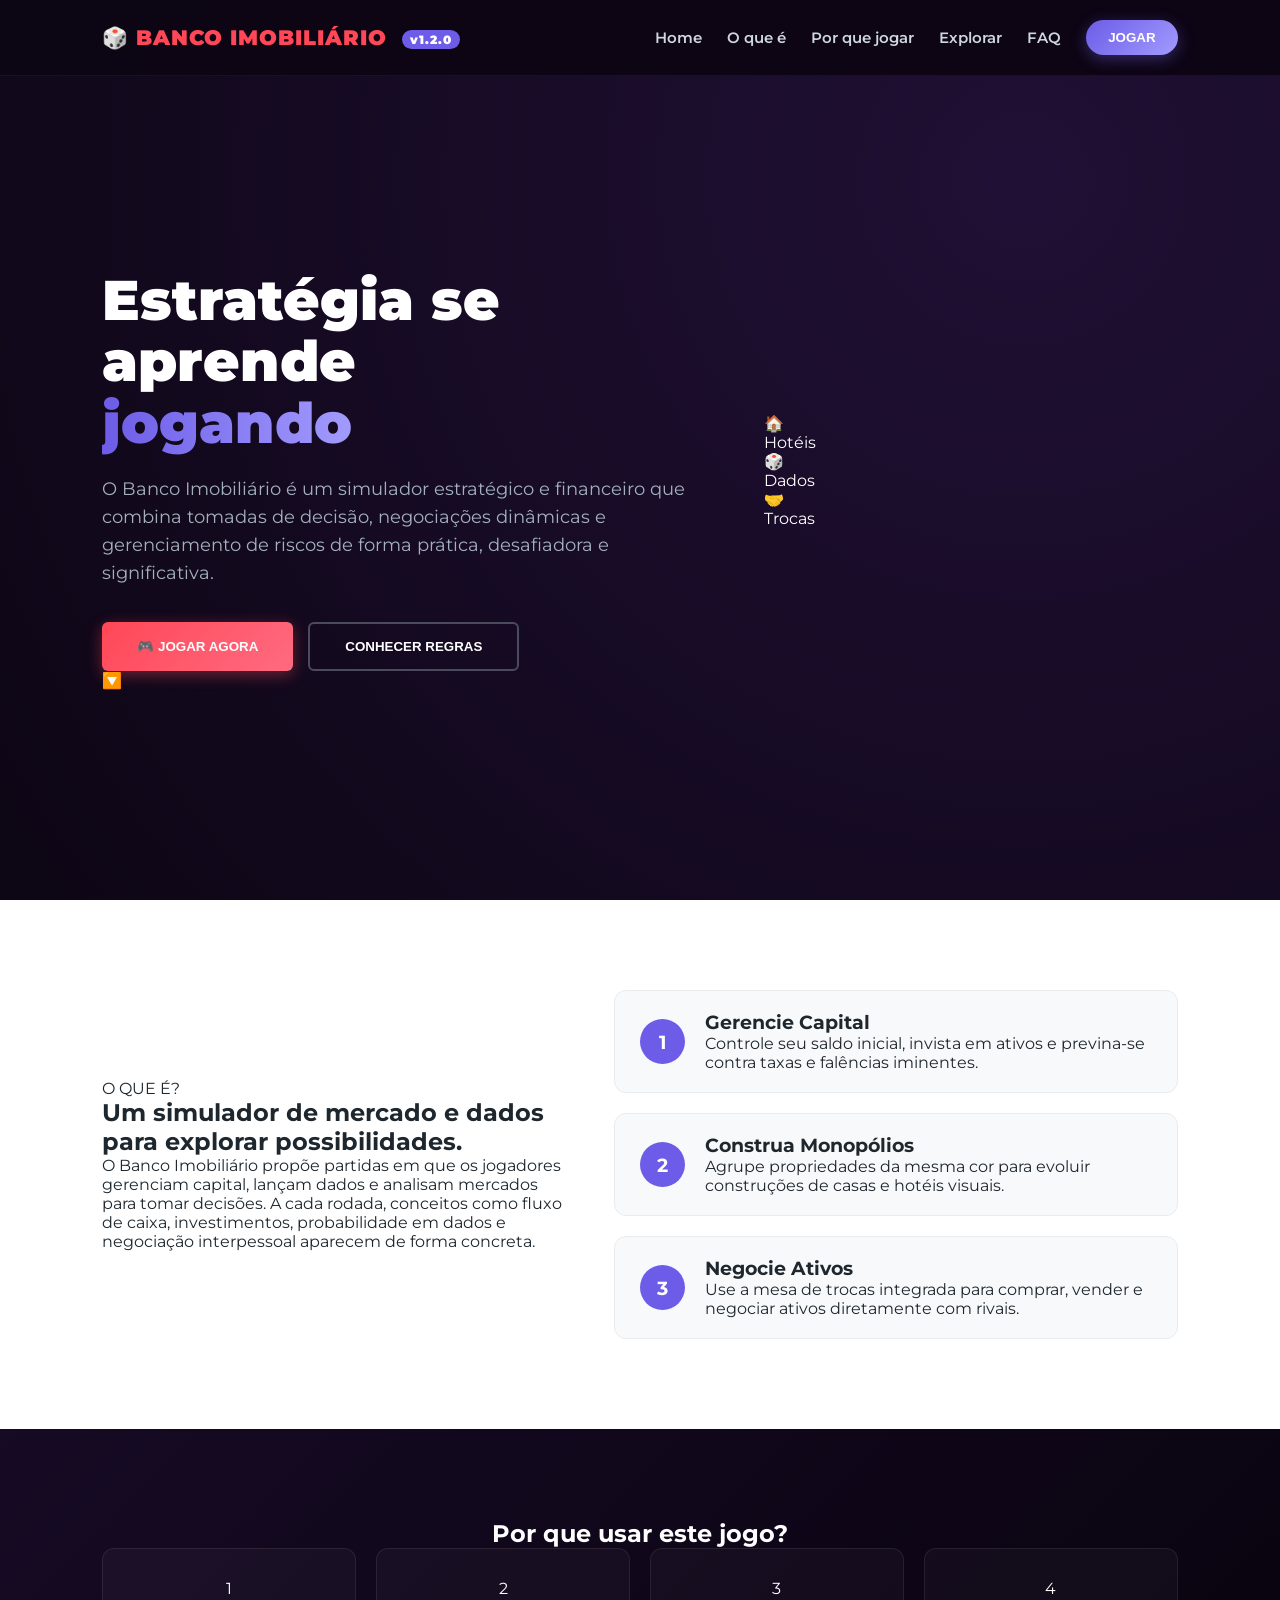
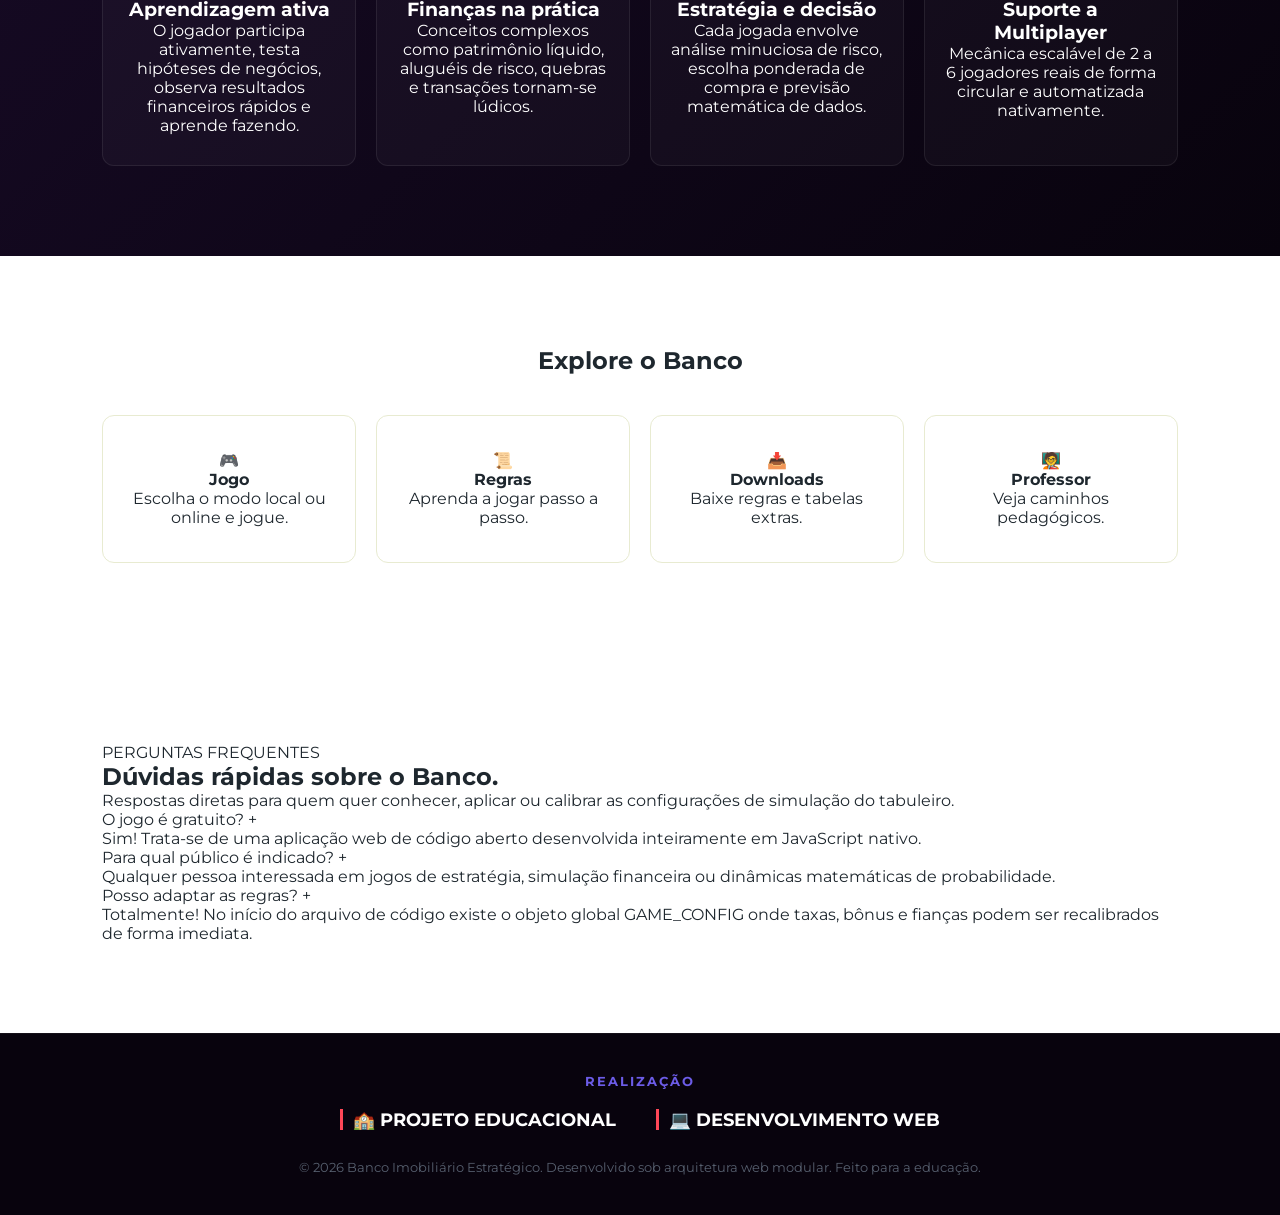
==== index.html @ ce0f906e "Add trade system, investigation tokens, and readable rules modal - Sistema de Trocas: jogadores pode" ====
<!DOCTYPE html> 
<html lang="pt-BR">
<head>
    <meta charset="UTF-8">
    <meta name="viewport" content="width=device-width, initial-scale=1.0">
    <title>Banco Imobiliário Educativo</title>
    <link href="https://fonts.googleapis.com/css2?family=Montserrat:wght@400;600;700;900&display=swap" rel="stylesheet">
    <link rel="stylesheet" href="css/style.css">
</head>
<body>

    <!-- 🧭 BARRA DE NAVEGAÇÃO FIXA -->
    <nav class="navbar">
        <div class="nav-logo">🎲 BANCO IMOBILIÁRIO <span class="version-badge">v1.2.0</span></div>
        <ul class="nav-links">
            <li><a href="#home">Home</a></li>
            <li><a href="#about">O que é</a></li>
            <li><a href="#benefits">Por que jogar</a></li>
            <li><a href="#explore">Explorar</a></li>
            <li><a href="#faq">FAQ</a></li>
            <li><button class="nav-play-btn" onclick="openPlayModal()">JOGAR</button></li>
        </ul>
    </nav>

    <!-- 🚪 SEÇÃO 1: HERO (HOME) -->
    <section id="home" class="hero-section">
        <div class="hero-container">
            <div class="hero-text">
                <h1 class="main-hero-title">Estratégia se aprende <br><span>jogando</span></h1>
                <p class="hero-description">O Banco Imobiliário é um simulador estratégico e financeiro que combina tomadas de decisão, negociações dinâmicas e gerenciamento de riscos de forma prática, desafiadora e significativa.</p>
                <div class="hero-buttons">
                    <!-- BOTÃO ÚNICO DE JOGAR -->
                    <button class="hero-btn-primary" onclick="openPlayModal()">🎮 JOGAR AGORA</button>
                    <button class="hero-btn-secondary" onclick="document.getElementById('rules-modal').classList.remove('hidden')">CONHECER REGRAS</button>
                </div>
            </div>
            <div class="hero-visual">
                <div class="visual-card-stack">
                    <div class="v-card c1">🏠<br>Hotéis</div>
                    <div class="v-card c2">🎲<br>Dados</div>
                    <div class="v-card c3">🤝<br>Trocas</div>
                </div>
            </div>
        </div>
        <a href="#about" class="scroll-arrow">🔽</a>
    </section>

    <!-- 📖 SEÇÃO 2: O QUE É -->
    <section id="about" class="section-light">
        <div class="section-container grid-2">
            <div class="text-block">
                <span class="section-tag">O QUE É?</span>
                <h2 class="section-title">Um simulador de mercado e dados para explorar possibilidades.</h2>
                <p>O Banco Imobiliário propõe partidas em que os jogadores gerenciam capital, lançam dados e analisam mercados para tomar decisões. A cada rodada, conceitos como fluxo de caixa, investimentos, probabilidade em dados e negociação interpessoal aparecem de forma concreta.</p>
            </div>
            <div class="cards-step-container">
                <div class="step-card">
                    <div class="step-number">1</div>
                    <div>
                        <h3>Gerencie Capital</h3>
                        <p>Controle seu saldo inicial, invista em ativos e previna-se contra taxas e falências iminentes.</p>
                    </div>
                </div>
                <div class="step-card">
                    <div class="step-number">2</div>
                    <div>
                        <h3>Construa Monopólios</h3>
                        <p>Agrupe propriedades da mesma cor para evoluir construções de casas e hotéis visuais.</p>
                    </div>
                </div>
                <div class="step-card">
                    <div class="step-number">3</div>
                    <div>
                        <h3>Negocie Ativos</h3>
                        <p>Use a mesa de trocas integrada para comprar, vender e negociar ativos diretamente com rivais.</p>
                    </div>
                </div>
            </div>
        </div>
    </section>

    <!-- 🧠 SEÇÃO 3: POR QUE USAR ESTE JOGO -->
    <section id="benefits" class="section-dark">
        <div class="section-container text-center">
            <h2 class="section-title text-white">Por que usar este jogo?</h2>
            <div class="accent-bar"></div>
            <div class="benefits-grid">
                <div class="benefit-card">
                    <div class="b-number">1</div>
                    <h3>Aprendizagem ativa</h3>
                    <p>O jogador participa ativamente, testa hipóteses de negócios, observa resultados financeiros rápidos e aprende fazendo.</p>
                </div>
                <div class="benefit-card">
                    <div class="b-number">2</div>
                    <h3>Finanças na prática</h3>
                    <p>Conceitos complexos como patrimônio líquido, aluguéis de risco, quebras e transações tornam-se lúdicos.</p>
                </div>
                <div class="benefit-card">
                    <div class="b-number">3</div>
                    <h3>Estratégia e decisão</h3>
                    <p>Cada jogada envolve análise minuciosa de risco, escolha ponderada de compra e previsão matemática de dados.</p>
                </div>
                <div class="benefit-card">
                    <div class="b-number">4</div>
                    <h3>Suporte a Multiplayer</h3>
                    <p>Mecânica escalável de 2 a 6 jogadores reais de forma circular e automatizada nativamente.</p>
                </div>
            </div>
        </div>
    </section>

    <!-- 🔍 SEÇÃO 4: EXPLORAR O JOGO -->
    <section id="explore" class="section-light">
        <div class="section-container text-center">
            <h2 class="section-title">Explore o Banco</h2>
            <div class="explore-row">
                <div class="explore-item" onclick="openPlayModal()">
                    <div class="ex-icon">🎮</div>
                    <h4>Jogo</h4>
                    <p>Escolha o modo local ou online e jogue.</p>
                </div>
                <div class="explore-item" onclick="document.getElementById('rules-modal').classList.remove('hidden')">
                    <div class="ex-icon">📜</div>
                    <h4>Regras</h4>
                    <p>Aprenda a jogar passo a passo.</p>
                </div>
                <div class="explore-item" onclick="alert('Funcionalidade de Relatório/Fichas Educativas pré-moldada!')">
                    <div class="ex-icon">📥</div>
                    <h4>Downloads</h4>
                    <p>Baixe regras e tabelas extras.</p>
                </div>
                <div class="explore-item" onclick="alert('Área Didática: Análise de Riscos Financeiros e Probabilidade de Dados.')">
                    <div class="ex-icon">🧑‍🏫</div>
                    <h4>Professor</h4>
                    <p>Veja caminhos pedagógicos.</p>
                </div>
            </div>
        </div>
    </section>

    <!-- ❓ SEÇÃO 5: FAQ -->
    <section id="faq" class="section-light border-top">
        <div class="section-container grid-faq">
            <div class="faq-intro">
                <span class="section-tag">PERGUNTAS FREQUENTES</span>
                <h2 class="section-title">Dúvidas rápidas sobre o <span>Banco</span>.</h2>
                <p>Respostas diretas para quem quer conhecer, aplicar ou calibrar as configurações de simulação do tabuleiro.</p>
            </div>
            <div class="faq-accordion">
                <div class="faq-item" onclick="toggleFaq(this)">
                    <div class="faq-header">O jogo é gratuito? <span class="faq-icon">+</span></div>
                    <div class="faq-body">Sim! Trata-se de uma aplicação web de código aberto desenvolvida inteiramente em JavaScript nativo.</div>
                </div>
                <div class="faq-item" onclick="toggleFaq(this)">
                    <div class="faq-header">Para qual público é indicado? <span class="faq-icon">+</span></div>
                    <div class="faq-body">Qualquer pessoa interessada em jogos de estratégia, simulação financeira ou dinâmicas matemáticas de probabilidade.</div>
                </div>
                <div class="faq-item" onclick="toggleFaq(this)">
                    <div class="faq-header">Posso adaptar as regras? <span class="faq-icon">+</span></div>
                    <div class="faq-body">Totalmente! No início do arquivo de código existe o objeto global GAME_CONFIG onde taxas, bônus e fianças podem ser recalibrados de forma imediata.</div>
                </div>
            </div>
        </div>
    </section>

    <!-- 🧳 FOOTER REALIZAÇÃO -->
    <footer class="game-footer">
        <div class="footer-container">
            <div class="footer-brand">REALIZAÇÃO</div>
            <div class="footer-logos">
                <div class="logo-placeholder">🏫 PROJETO EDUCACIONAL</div>
                <div class="logo-placeholder">💻 DESENVOLVIMENTO WEB</div>
            </div>
            <p class="footer-copyright">&copy; 2026 Banco Imobiliário Estratégico. Desenvolvido sob arquitetura web modular. Feito para a educação.</p>
        </div>
    </footer>

    <!-- 🎯 MODAL UNIFICADO DE SELEÇÃO DE MODO DE JOGO -->
    <div id="play-mode-modal" class="modal-overlay hidden">
        <div class="rules-box text-center" style="max-width: 450px;">
            <h2 style="color: #6c5ce7; margin-bottom: 10px;">Como deseja jogar? 🎲</h2>
            <p style="color: #a4b0be; font-size: 0.9rem; margin-bottom: 25px;">Escolha entre jogar presencialmente no mesmo dispositivo ou conectar-se online com amigos.</p>
            
            <div style="display: flex; flex-direction: column; gap: 15px;">
                <button class="hero-btn-primary" style="width: 100%; font-size: 1.1rem;" onclick="selectGameMode('local')">
                    👥 Jogar Local (Mesmo Dispositivo)
                </button>
                <button class="hero-btn-primary" style="width: 100%; font-size: 1.1rem; background: linear-gradient(135deg, #6c5ce7, #a29bfe);" onclick="selectGameMode('online')">
                    🌐 Jogar Online (Multiplayer P2P)
                </button>
            </div>

            <button class="menu-btn" style="margin-top: 20px; background: transparent; color: #888; text-decoration: underline;" onclick="closePlayModal()">Cancelar</button>
        </div>
    </div>

    <!-- 📖 MODAL DE REGRAS -->
    <div id="rules-modal" class="modal-overlay hidden">
        <div class="rules-box rules-modal-box">
            <div class="rules-modal-header">
                <h2>Como Jogar? 📖</h2>
                <button class="modal-close-btn" aria-label="Fechar regras" onclick="document.getElementById('rules-modal').classList.add('hidden')">✕</button>
            </div>
            <div class="rules-content">
                <p><strong>🎯 Objetivo:</strong> Ser o único jogador restante à mesa, forçando a quebra de capital de seus concorrentes.</p>
                <hr style="border-color: rgba(255,255,255,0.1); margin: 10px 0;">
                <ul>
                    <li><strong>🎲 Dados:</strong> Avance casas somando o resultado de dois dados simultâneos.</li>
                    <li><strong>🚀 Partida:</strong> Toda vez que completar uma volta e passar pela casa PARTIDA, receba um bônus de $2000.</li>
                    <li><strong>🏡 Monopólio:</strong> Obter todos os terrenos de uma mesma cor dobra os aluguéis bases recebidos daquela categoria.</li>
                    <li><strong>🏠 Casas & Hotéis:</strong> Ao cair em suas propriedades pertencentes a monopólios, compre benfeitorias para inflacionar aluguéis.</li>
                    <li><strong>🔬 Fichas de Investigação:</strong> As 4 antigas estações viraram Centros de Observação (Observatório Ambiental, Laboratório Experimental, Centro Estatístico e Instituto Demográfico), compráveis exatamente como as demais propriedades. Toda vez que qualquer jogador parar em um desses centros — inclusive na primeira parada, ao decidir se compra ou não — ele recebe imediatamente 2 Fichas de Grandeza Contínua (fenômenos com valores em intervalo: tempo, temperatura, distância...) ou Discreta (fenômenos com valores isolados: quantidade de pessoas, veículos...), conforme o centro visitado. Além disso, uma vez que o centro já tem dono, todo visitante (que não seja o próprio proprietário) também paga a taxa de utilização normalmente, independentemente de já ter recebido as fichas. As fichas ficam guardadas com o jogador até serem usadas para evoluir os fenômenos adquiridos durante a partida.</li>
                    <li><strong>🃏 Sorte ou Revés:</strong> Cartas aleatórias que concedem ganhos ou cobram perdas inesperadas em dinheiro.</li>
                    <li><strong>💸 Imposto de Renda e Taxa de Luxo:</strong> Casas especiais que cobram $2000 e $1000 respectivamente ao serem visitadas.</li>
                    <li><strong>⛓️ Prisão:</strong> Saia efetuando o pagamento compulsório de fiança tarifada em $500.</li>
                    <li><strong>💥 Falência:</strong> Se o saldo ficar negativo após uma cobrança, o jogador quebra e todos os seus bens passam ao credor (ou ao banco).</li>
                    <li><strong>🤝 Negociações:</strong> Proponha intercâmbios bilaterais de moedas e terrenos antes da rolagem de sua vez. Ao ser aceita, quem propôs paga uma taxa de negociação ao banco: o maior valor entre $200 fixo e 10% do dinheiro envolvido na troca.</li>
                </ul>
            </div>
            <button id="btn-close-rules" class="menu-btn danger-btn" onclick="document.getElementById('rules-modal').classList.add('hidden')">Fechar Diretrizes</button>
        </div>
    </div>

    <script src="js/landing.js"></script>
</body>
</html>
---- css/style.css ----
/* ==========================================
   1. REGRAS GLOBAIS E UTILITÁRIOS
   ========================================== */
.hidden {
    display: none !important;
}

html {
    scroll-behavior: smooth;
}

* {
    margin: 0;
    padding: 0;
    box-sizing: border-box;
}

body {
    font-family: 'Montserrat', sans-serif;
    background: #0d0614;
    color: #ffffff;
    overflow-x: hidden;
}

/* ==========================================
   2. NAVEGAÇÃO (NAVBAR)
   ========================================== */
.navbar {
    position: fixed;
    top: 0;
    left: 0;
    width: 100%;
    padding: 20px 8%;
    background: rgba(13, 6, 20, 0.95);
    backdrop-filter: blur(10px);
    display: flex;
    justify-content: space-between;
    align-items: center;
    z-index: 999;
    border-bottom: 1px solid rgba(255, 255, 255, 0.05);
}

.nav-logo {
    font-weight: 900;
    font-size: 1.3rem;
    color: #ff4757;
    letter-spacing: 1px;
}

.version-badge {
    font-size: 0.75rem;
    background: #6c5ce7;
    color: white;
    padding: 2px 8px;
    border-radius: 12px;
    margin-left: 8px;
    vertical-align: middle;
}

.nav-links {
    display: flex;
    align-items: center;
    list-style: none;
    gap: 25px;
}

.nav-links a {
    color: #ced6e0;
    text-decoration: none;
    font-weight: 600;
    font-size: 0.95rem;
    transition: color 0.2s;
}

.nav-links a:hover {
    color: #ff4757;
}

.nav-play-btn {
    background: linear-gradient(135deg, #6c5ce7, #a29bfe);
    color: white;
    padding: 10px 22px;
    border: none;
    border-radius: 20px;
    font-weight: bold;
    cursor: pointer;
    box-shadow: 0 4px 15px rgba(108, 92, 231, 0.4);
    transition: transform 0.2s;
}

.nav-play-btn:hover {
    transform: scale(1.05);
}

/* ==========================================
   3. HERO & SEÇÕES INSTITUCIONAIS
   ========================================== */
.hero-section {
    min-height: 100vh;
    padding: 120px 8% 60px 8%;
    background: radial-gradient(circle at 80% 20%, #201035 0%, #0d0614 100%);
    display: flex;
    flex-direction: column;
    justify-content: center;
    position: relative;
}

.hero-container {
    display: grid;
    grid-template-columns: 1.2fr 0.8fr;
    gap: 40px;
    align-items: center;
}

.main-hero-title {
    font-size: 3.5rem;
    font-weight: 900;
    line-height: 1.1;
    margin-bottom: 20px;
}

.main-hero-title span {
    color: #6c5ce7;
    background: linear-gradient(to right, #6c5ce7, #a29bfe);
    -webkit-background-clip: text;
    -webkit-text-fill-color: transparent;
}

.hero-description {
    color: #a4b0be;
    font-size: 1.1rem;
    line-height: 1.6;
    margin-bottom: 35px;
    max-width: 600px;
}

.hero-buttons {
    display: flex;
    gap: 15px;
}

.hero-btn-primary {
    padding: 15px 35px;
    background: linear-gradient(135deg, #ff4757, #ff6b81);
    color: white;
    font-weight: bold;
    border: none;
    border-radius: 6px;
    cursor: pointer;
    box-shadow: 0 4px 15px rgba(255, 71, 87, 0.4);
    transition: transform 0.2s;
}

.hero-btn-primary:hover {
    transform: translateY(-2px);
}

.hero-btn-secondary {
    padding: 15px 35px;
    background: transparent;
    color: white;
    font-weight: bold;
    border: 2px solid #4b4b5c;
    border-radius: 6px;
    cursor: pointer;
    transition: background 0.2s;
}

.hero-btn-secondary:hover {
    background: rgba(255, 255, 255, 0.05);
}

.section-light {
    background: #ffffff;
    color: #1e272e;
    padding: 90px 8%;
}

.section-dark {
    background: linear-gradient(135deg, #160a24 0%, #08030d 100%);
    color: #ffffff;
    padding: 90px 8%;
}

.section-container {
    max-width: 1200px;
    margin: 0 auto;
}

.grid-2 {
    display: grid;
    grid-template-columns: 0.9fr 1.1fr;
    gap: 50px;
    align-items: center;
}

.cards-step-container {
    display: flex;
    flex-direction: column;
    gap: 20px;
}

.step-card {
    background: #f8f9fa;
    border: 1px solid #e9ecef;
    border-radius: 12px;
    padding: 20px 25px;
    display: flex;
    align-items: center;
    gap: 20px;
}

.step-number {
    width: 45px;
    height: 45px;
    background: #6c5ce7;
    color: white;
    font-weight: bold;
    font-size: 1.2rem;
    border-radius: 50%;
    display: flex;
    justify-content: center;
    align-items: center;
    flex-shrink: 0;
}

.benefits-grid {
    display: grid;
    grid-template-columns: repeat(4, 1fr);
    gap: 20px;
}

.benefit-card {
    background: rgba(255, 255, 255, 0.03);
    border: 1px solid rgba(255, 255, 255, 0.08);
    border-radius: 12px;
    padding: 30px 20px;
}

.explore-row {
    display: grid;
    grid-template-columns: repeat(4, 1fr);
    gap: 20px;
    margin-top: 40px;
}

.explore-item {
    background: #ffffff;
    border: 1px solid #e8ebd1;
    border-radius: 12px;
    padding: 35px 20px;
    cursor: pointer;
}

.text-center { text-align: center; }

/* ==========================================
   4. TABULEIRO CYBERPUNK (GRID 11x11)
   ========================================== */
.section-game {
    background: #0b131e;
    padding: 40px 2%;
}

.container {
    display: flex;
    gap: 30px;
    justify-content: center;
    align-items: flex-start;
}

.board {
    display: grid !important;
    grid-template-columns: repeat(11, 55px);
    grid-template-rows: repeat(11, 55px);
    width: 605px;
    height: 605px;
    background: #111a28;
    border: 3px solid #1e2d42;
    border-radius: 16px;
    padding: 4px;
    gap: 2px;
}

.space {
    background: #162233;
    border: 1px solid #203148;
    border-radius: 4px;
    color: #e0e6ed;
    display: flex;
    flex-direction: column;
    justify-content: space-between;
    align-items: center;
    font-size: 0.55rem;
    font-weight: 600;
    padding: 3px 2px;
    text-align: center;
    position: relative;
    overflow: hidden;
}

.property-tag {
    position: absolute;
    top: 0;
    left: 0;
    width: 100%;
    height: 30%;
    z-index: 0;
    border-bottom: 2px solid rgba(0, 0, 0, 0.35);
}

.space > *:not(.property-tag) {
    position: relative;
    z-index: 1;
}

.space-name {
    text-shadow: 0 1px 2px rgba(0, 0, 0, 0.85);
}

/* PALETA DE CORES DOS GRUPOS (cores sólidas, como nas cartas reais) */
.cor-marrom       { background: #7c4a24; }
.cor-azul-claro   { background: #38bdf8; }
.cor-rosa         { background: #ec4899; }
.cor-laranja      { background: #f97316; }
.cor-vermelho     { background: #ef4444; }
.cor-amarelo      { background: #eab308; }
.cor-verde        { background: #10b981; }
.cor-azul-escuro  { background: #1e3a8a; }
.cor-observatorio { background: #0891b2; }

.corner-space { background: #1a293d; justify-content: center; font-weight: bold; }

/* INDICAÇÃO DE DONO NO TABULEIRO */
.owner-badge {
    position: absolute;
    top: 2px;
    right: 2px;
    width: 9px;
    height: 9px;
    border-radius: 50%;
    border: 1px solid rgba(255, 255, 255, 0.85);
    z-index: 2;
    box-shadow: 0 0 4px rgba(0, 0, 0, 0.6);
}

.tokens-container {
    display: flex;
    flex-wrap: wrap;
    gap: 2px;
    justify-content: center;
    margin-top: auto;
    min-height: 15px;
    width: 100%;
}

.pawn {
    width: 12px;
    height: 12px;
    border-radius: 50%;
    border: 1px solid white;
}

/* PAINEL DE CONTROLE LATERAL */
.control-panel {
    display: flex;
    flex-direction: column;
    gap: 20px;
    width: 320px;
}

.status-box, .players-box {
    background: #182536;
    border: 1px solid #283d59;
    border-radius: 12px;
    padding: 20px;
}

.dice-btn {
    padding: 12px 20px;
    font-size: 1rem;
    font-weight: bold;
    color: white;
    background: linear-gradient(180deg, #e11d48 0%, #9f1239 100%);
    border: none;
    border-radius: 8px;
    cursor: pointer;
    width: 100%;
}

.player-row {
    font-size: 0.85rem;
    background: rgba(255, 255, 255, 0.03);
    border: 1px solid #23354d;
    padding: 10px;
    margin-bottom: 8px;
    border-radius: 8px;
}

.player-row.has-properties {
    cursor: pointer;
}

.player-row.has-properties:hover {
    background: rgba(255, 255, 255, 0.06);
}

.player-row-header {
    display: flex;
    justify-content: space-between;
    align-items: center;
}

.player-patrimonio {
    font-size: 0.72rem;
    color: #8fa3bf;
    margin-top: 4px;
    display: flex;
    justify-content: space-between;
    align-items: center;
}

.player-fichas {
    font-size: 0.72rem;
    color: #0891b2;
    margin-top: 2px;
}

.expand-indicator {
    font-size: 0.65rem;
    color: #5c728e;
}

.property-chip-list {
    display: flex;
    flex-wrap: wrap;
    gap: 4px;
    margin-top: 8px;
}

.property-chip {
    font-size: 0.68rem;
    font-weight: 600;
    color: white;
    padding: 3px 8px;
    border-radius: 10px;
    text-shadow: 0 1px 2px rgba(0, 0, 0, 0.6);
    white-space: nowrap;
}

.chip-observatorio { background: #0891b2; }
.chip-utility { background: #64748b; }

.trade-btn {
    background: rgba(30, 144, 255, 0.15);
    border: 1px solid #1e90ff;
    color: #1e90ff;
    border-radius: 6px;
    padding: 2px 8px;
    font-size: 0.8rem;
    cursor: pointer;
    margin-left: 8px;
}

.trade-btn:hover {
    background: rgba(30, 144, 255, 0.3);
}

/* ==========================================
   5. MODAIS & FOOTER
   ========================================== */
.modal-overlay {
    position: fixed;
    top: 0;
    left: 0;
    width: 100vw;
    height: 100vh;
    background: rgba(0, 0, 0, 0.85);
    display: flex;
    justify-content: center;
    align-items: center;
    z-index: 6000;
}

.rules-box {
    background: #1e272e;
    border-radius: 12px;
    padding: 30px;
    max-width: 550px;
    width: 90%;
    color: white;
}

.rules-modal-box {
    max-height: 85vh;
    display: flex;
    flex-direction: column;
    position: relative;
}

.rules-modal-header {
    display: flex;
    justify-content: space-between;
    align-items: center;
    gap: 15px;
    margin-bottom: 10px;
    flex-shrink: 0;
}

.rules-modal-header h2 {
    margin: 0;
}

.modal-close-btn {
    background: transparent;
    border: none;
    color: #aaa;
    font-size: 1.5rem;
    line-height: 1;
    cursor: pointer;
    padding: 2px 10px;
    border-radius: 6px;
    transition: background 0.2s, color 0.2s;
    flex-shrink: 0;
}

.modal-close-btn:hover {
    background: rgba(255, 255, 255, 0.08);
    color: #fff;
}

.rules-content {
    overflow-y: auto;
    flex: 1;
    padding-right: 8px;
    margin-bottom: 15px;
}

.rules-content::-webkit-scrollbar {
    width: 8px;
}

.rules-content::-webkit-scrollbar-track {
    background: transparent;
}

.rules-content::-webkit-scrollbar-thumb {
    background: rgba(255, 255, 255, 0.15);
    border-radius: 4px;
}

.game-footer {
    background: #08030d;
    padding: 40px 8%;
    border-top: 1px solid rgba(255,255,255,0.05);
}

.footer-container { max-width: 1200px; margin: 0 auto; text-align: center; }
.footer-brand { font-size: 0.8rem; letter-spacing: 2px; color: #6c5ce7; font-weight: bold; margin-bottom: 20px; }
.footer-logos { display: flex; justify-content: center; gap: 40px; margin-bottom: 30px; }
.logo-placeholder { font-weight: bold; color: white; border-left: 3px solid #ff4757; padding-left: 10px; font-size: 1.1rem; }
.footer-copyright { font-size: 0.8rem; color: #57606f; }
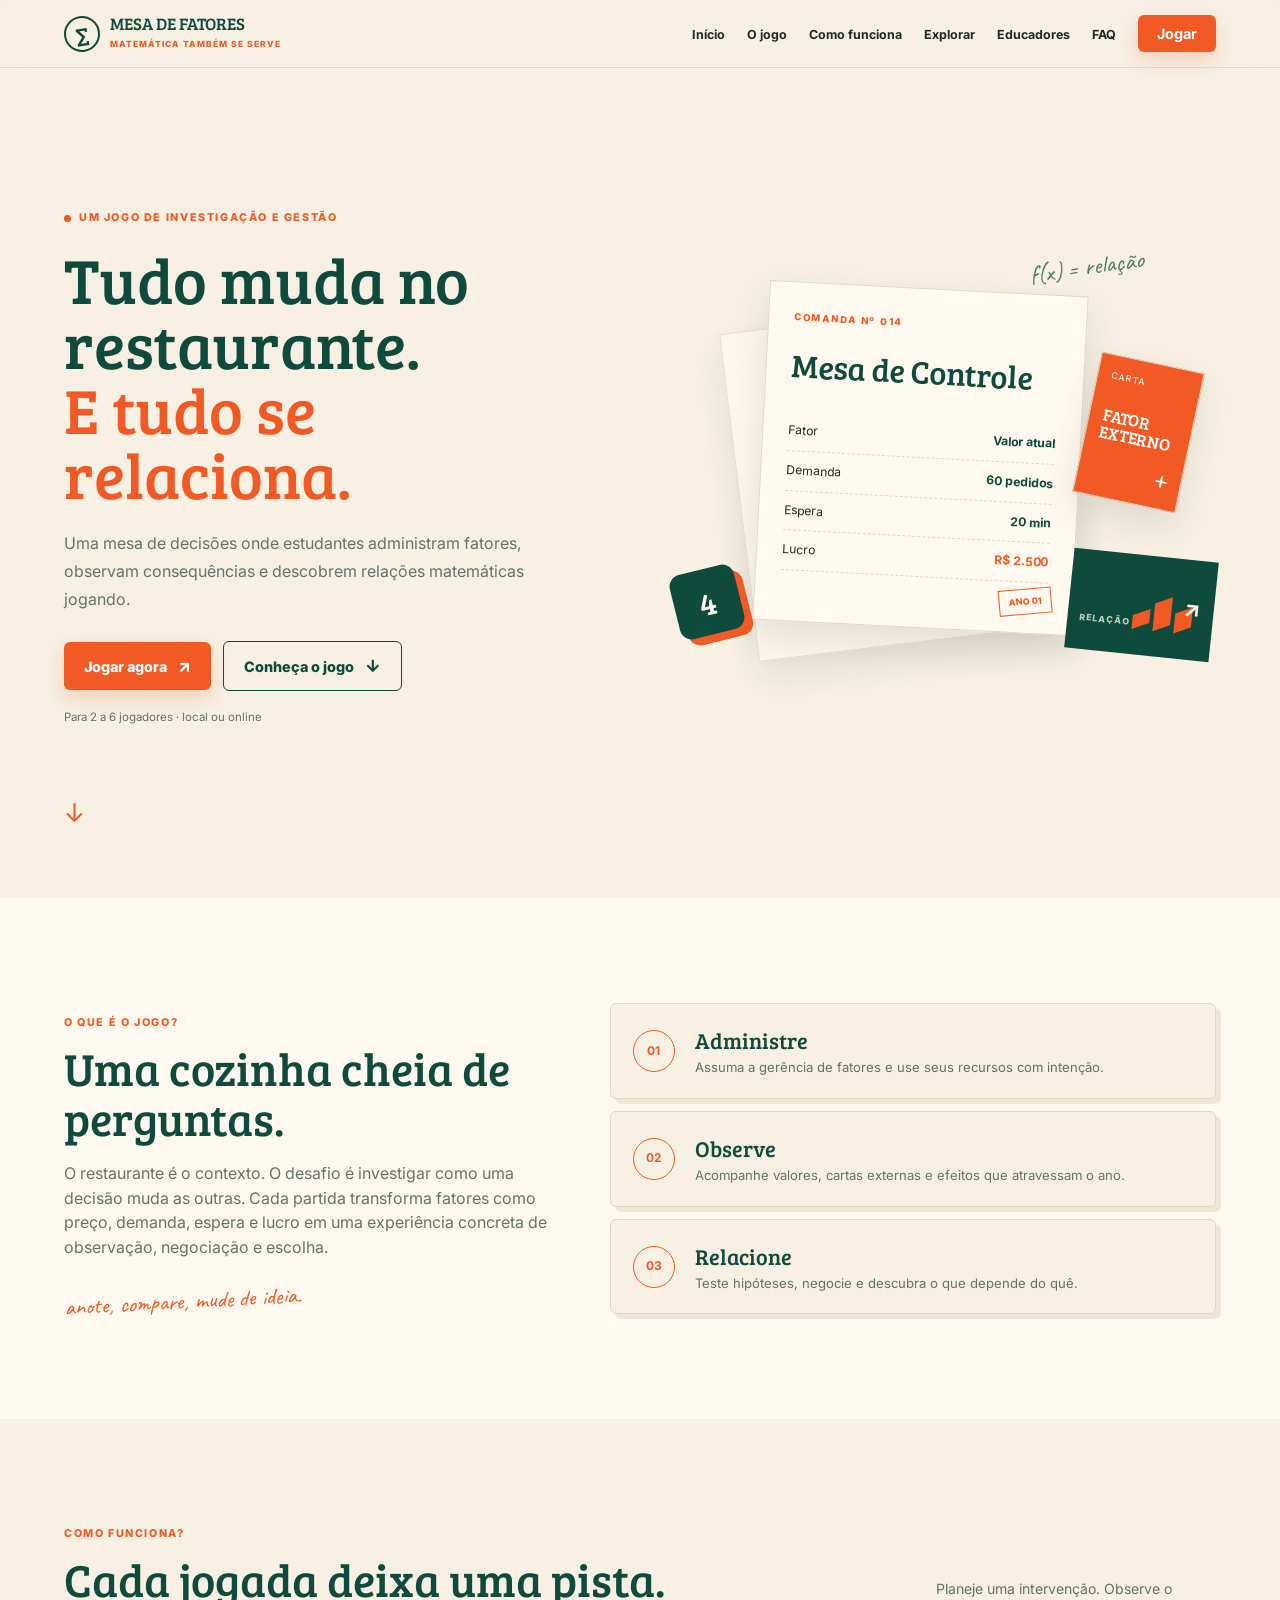
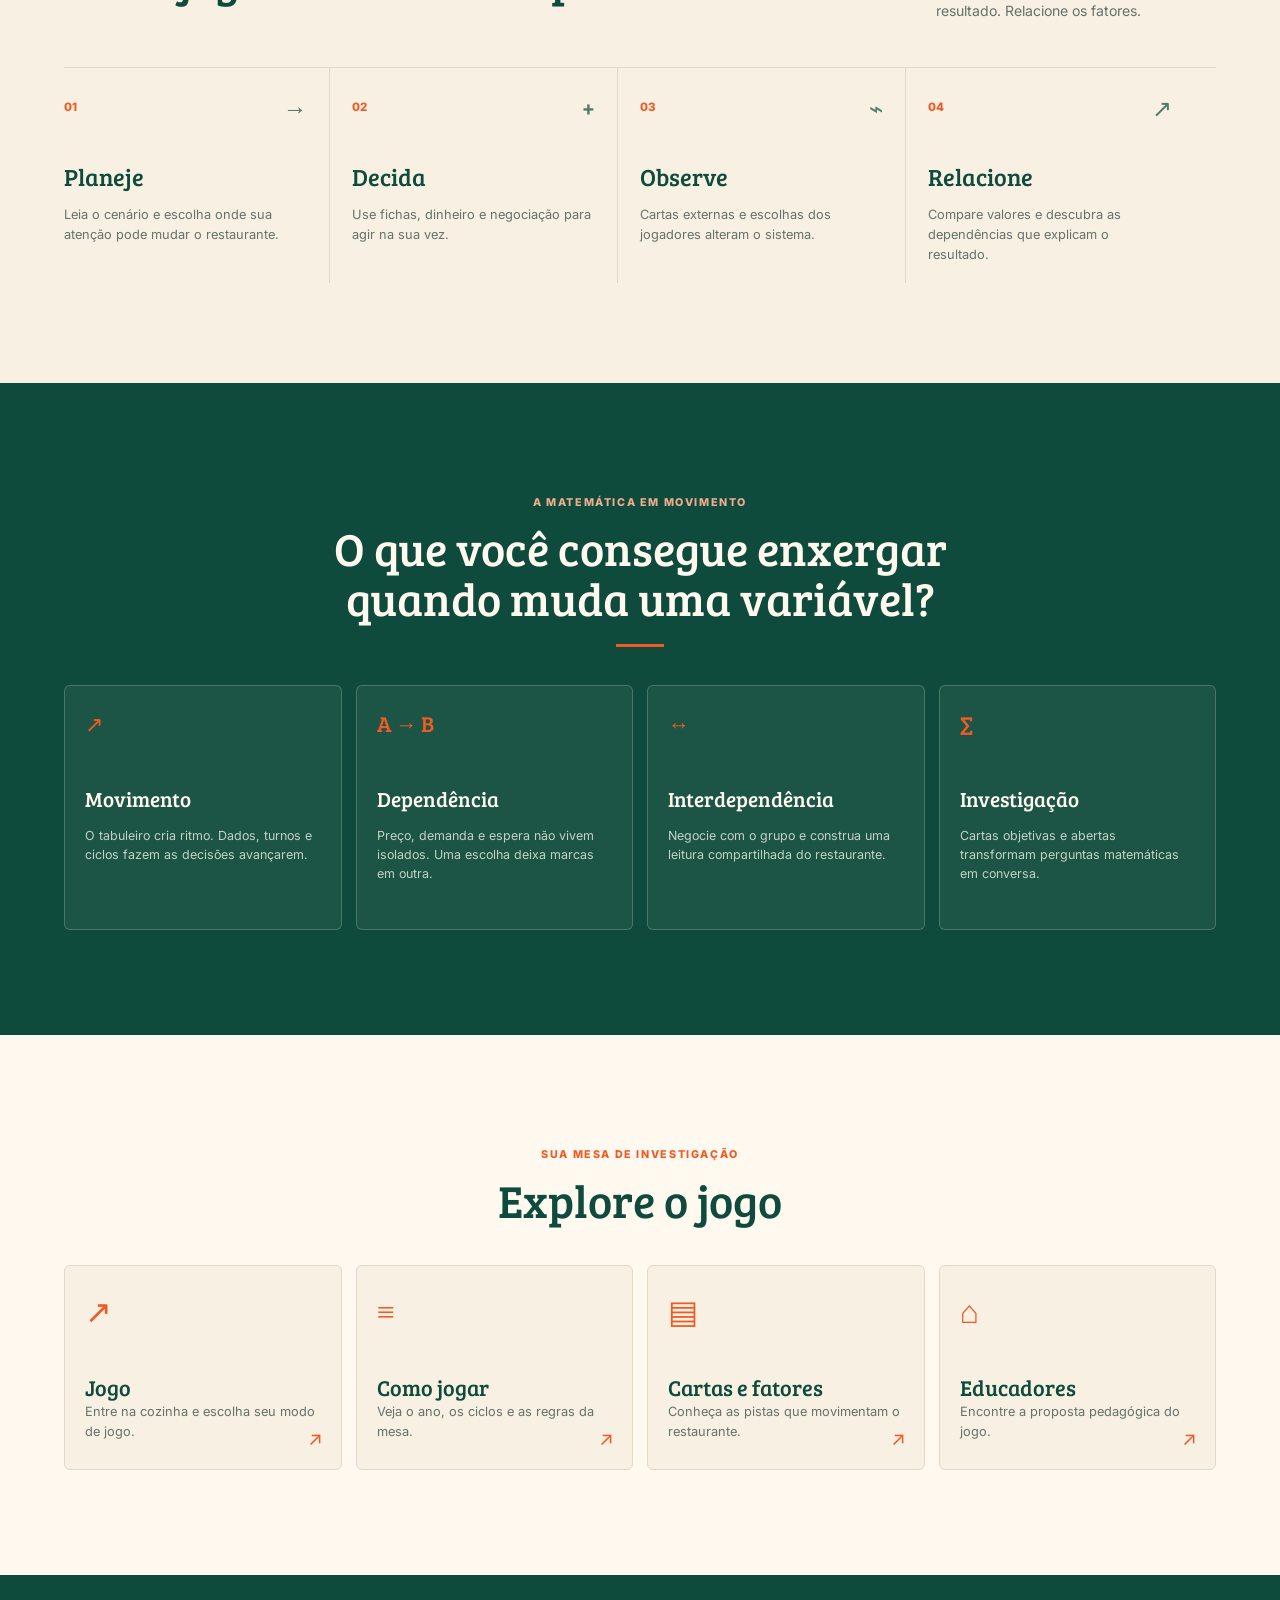
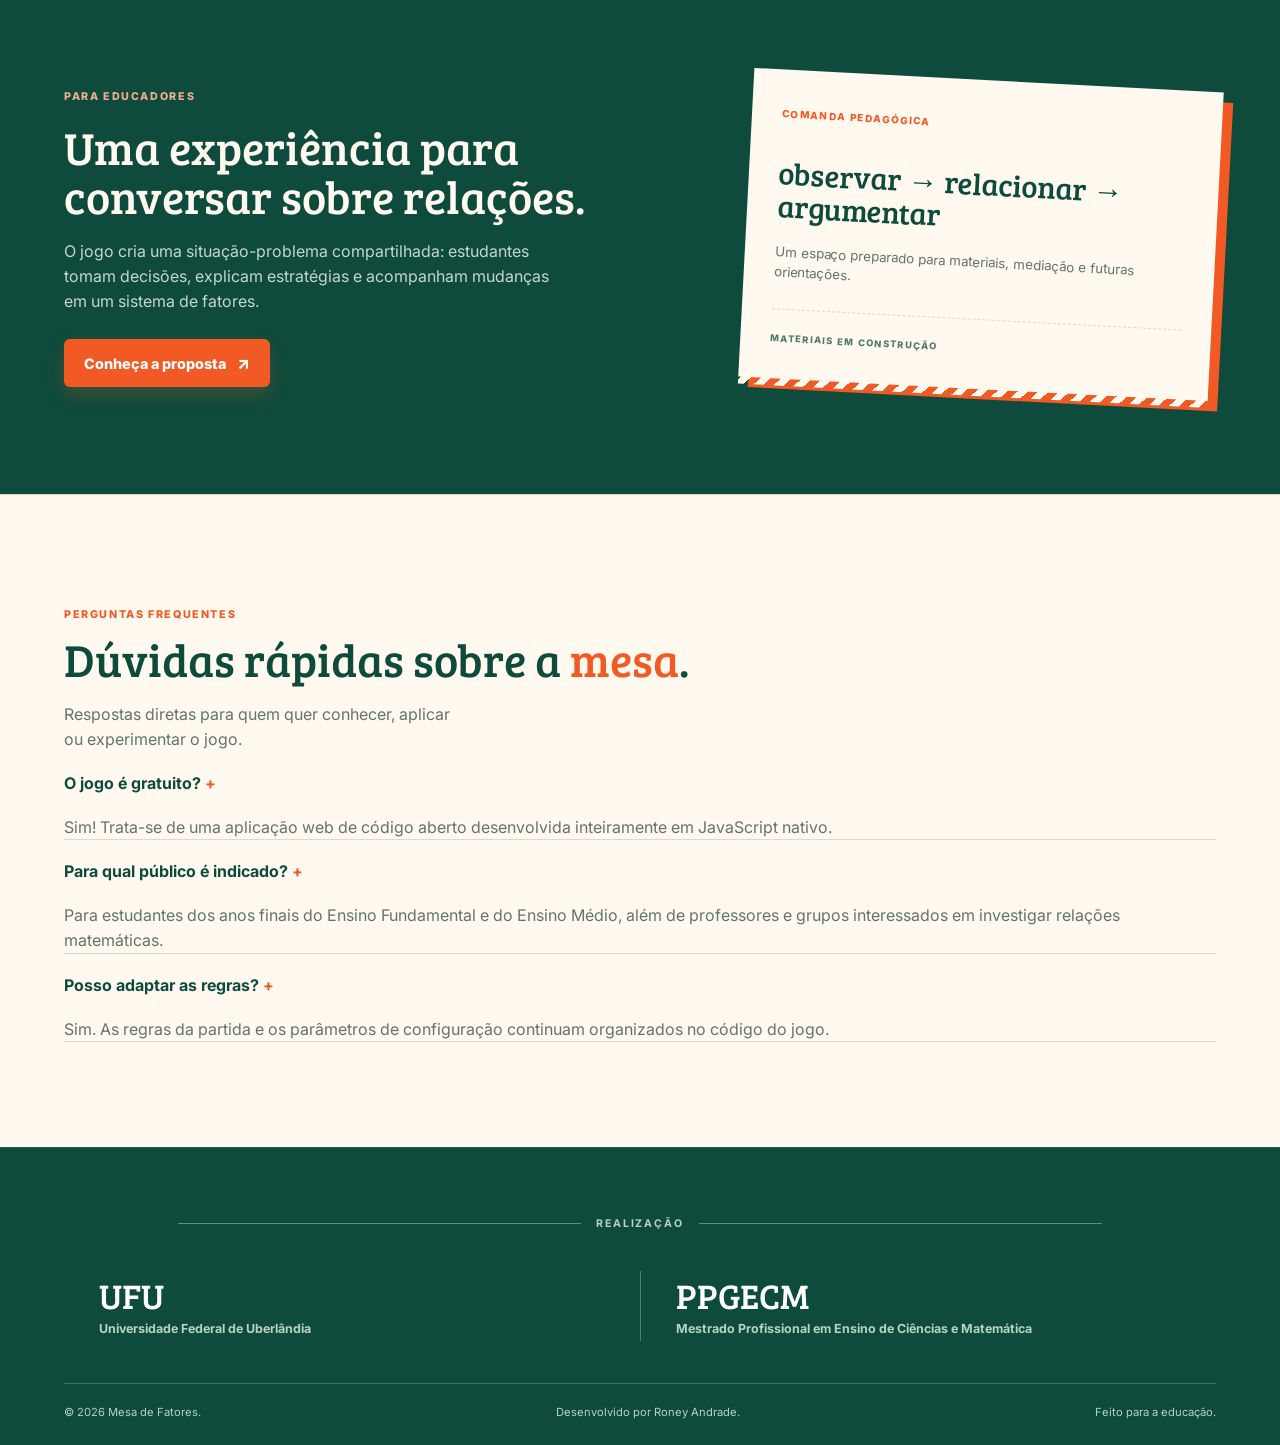
==== commit 2c2f6968: "Reformulate restaurant game identity and mechanics" ====
--- a/index.html
+++ b/index.html
@@ -1,226 +1,52 @@
-<!DOCTYPE html> 
+<!DOCTYPE html>
 <html lang="pt-BR">
 <head>
     <meta charset="UTF-8">
     <meta name="viewport" content="width=device-width, initial-scale=1.0">
-    <title>Banco Imobiliário Educativo</title>
-    <link href="https://fonts.googleapis.com/css2?family=Montserrat:wght@400;600;700;900&display=swap" rel="stylesheet">
+    <title>Mesa de Fatores | Matemática também se serve</title>
+    <link rel="preconnect" href="https://fonts.googleapis.com">
+    <link rel="preconnect" href="https://fonts.gstatic.com" crossorigin>
+    <link href="https://fonts.googleapis.com/css2?family=Bree+Serif&family=Caveat:wght@500;600&family=Inter:wght@400;500;600;700;800&display=swap" rel="stylesheet">
     <link rel="stylesheet" href="css/style.css">
 </head>
-<body>
-
-    <!-- 🧭 BARRA DE NAVEGAÇÃO FIXA -->
-    <nav class="navbar">
-        <div class="nav-logo">🎲 BANCO IMOBILIÁRIO <span class="version-badge">v1.2.0</span></div>
+<body class="landing-page">
+    <nav class="navbar" aria-label="Navegação principal">
+        <a class="nav-logo" href="#home" aria-label="Mesa de Fatores, início">
+            <span class="brand-mark" aria-hidden="true">∑</span>
+            <span><strong>MESA DE FATORES</strong><small>MATEMÁTICA TAMBÉM SE SERVE</small></span>
+        </a>
+        <button class="nav-menu-toggle" type="button" aria-label="Abrir menu" aria-expanded="false" onclick="this.nextElementSibling.classList.toggle('is-open'); this.setAttribute('aria-expanded', this.getAttribute('aria-expanded') !== 'true');">☰</button>
         <ul class="nav-links">
-            <li><a href="#home">Home</a></li>
-            <li><a href="#about">O que é</a></li>
-            <li><a href="#benefits">Por que jogar</a></li>
-            <li><a href="#explore">Explorar</a></li>
-            <li><a href="#faq">FAQ</a></li>
-            <li><button class="nav-play-btn" onclick="openPlayModal()">JOGAR</button></li>
+            <li><a href="#home">Início</a></li><li><a href="#about">O jogo</a></li><li><a href="#how">Como funciona</a></li><li><a href="#explore">Explorar</a></li><li><a href="#educators">Educadores</a></li><li><a href="#faq">FAQ</a></li><li><button class="nav-play-btn" onclick="openPlayModal()">Jogar</button></li>
         </ul>
     </nav>
-
-    <!-- 🚪 SEÇÃO 1: HERO (HOME) -->
-    <section id="home" class="hero-section">
-        <div class="hero-container">
-            <div class="hero-text">
-                <h1 class="main-hero-title">Estratégia se aprende <br><span>jogando</span></h1>
-                <p class="hero-description">O Banco Imobiliário é um simulador estratégico e financeiro que combina tomadas de decisão, negociações dinâmicas e gerenciamento de riscos de forma prática, desafiadora e significativa.</p>
-                <div class="hero-buttons">
-                    <!-- BOTÃO ÚNICO DE JOGAR -->
-                    <button class="hero-btn-primary" onclick="openPlayModal()">🎮 JOGAR AGORA</button>
-                    <button class="hero-btn-secondary" onclick="document.getElementById('rules-modal').classList.remove('hidden')">CONHECER REGRAS</button>
+    <main>
+        <section id="home" class="hero-section">
+            <div class="hero-container">
+                <div class="hero-text">
+                    <p class="eyebrow"><span class="eyebrow-dot"></span> UM JOGO DE INVESTIGAÇÃO E GESTÃO</p>
+                    <h1 class="main-hero-title">Tudo muda no restaurante.<br><span>E tudo se relaciona.</span></h1>
+                    <p class="hero-description">Uma mesa de decisões onde estudantes administram fatores, observam consequências e descobrem relações matemáticas jogando.</p>
+                    <div class="hero-buttons"><button class="hero-btn-primary" onclick="openPlayModal()">Jogar agora <span aria-hidden="true">↗</span></button><button class="hero-btn-secondary" onclick="document.getElementById('about').scrollIntoView({behavior:'smooth'})">Conheça o jogo <span aria-hidden="true">↓</span></button></div>
+                    <p class="hero-note">Para 2 a 6 jogadores · local ou online</p>
                 </div>
-            </div>
-            <div class="hero-visual">
-                <div class="visual-card-stack">
-                    <div class="v-card c1">🏠<br>Hotéis</div>
-                    <div class="v-card c2">🎲<br>Dados</div>
-                    <div class="v-card c3">🤝<br>Trocas</div>
-                </div>
-            </div>
-        </div>
-        <a href="#about" class="scroll-arrow">🔽</a>
-    </section>
-
-    <!-- 📖 SEÇÃO 2: O QUE É -->
-    <section id="about" class="section-light">
-        <div class="section-container grid-2">
-            <div class="text-block">
-                <span class="section-tag">O QUE É?</span>
-                <h2 class="section-title">Um simulador de mercado e dados para explorar possibilidades.</h2>
-                <p>O Banco Imobiliário propõe partidas em que os jogadores gerenciam capital, lançam dados e analisam mercados para tomar decisões. A cada rodada, conceitos como fluxo de caixa, investimentos, probabilidade em dados e negociação interpessoal aparecem de forma concreta.</p>
-            </div>
-            <div class="cards-step-container">
-                <div class="step-card">
-                    <div class="step-number">1</div>
-                    <div>
-                        <h3>Gerencie Capital</h3>
-                        <p>Controle seu saldo inicial, invista em ativos e previna-se contra taxas e falências iminentes.</p>
-                    </div>
-                </div>
-                <div class="step-card">
-                    <div class="step-number">2</div>
-                    <div>
-                        <h3>Construa Monopólios</h3>
-                        <p>Agrupe propriedades da mesma cor para evoluir construções de casas e hotéis visuais.</p>
-                    </div>
-                </div>
-                <div class="step-card">
-                    <div class="step-number">3</div>
-                    <div>
-                        <h3>Negocie Ativos</h3>
-                        <p>Use a mesa de trocas integrada para comprar, vender e negociar ativos diretamente com rivais.</p>
-                    </div>
-                </div>
-            </div>
-        </div>
-    </section>
-
-    <!-- 🧠 SEÇÃO 3: POR QUE USAR ESTE JOGO -->
-    <section id="benefits" class="section-dark">
-        <div class="section-container text-center">
-            <h2 class="section-title text-white">Por que usar este jogo?</h2>
-            <div class="accent-bar"></div>
-            <div class="benefits-grid">
-                <div class="benefit-card">
-                    <div class="b-number">1</div>
-                    <h3>Aprendizagem ativa</h3>
-                    <p>O jogador participa ativamente, testa hipóteses de negócios, observa resultados financeiros rápidos e aprende fazendo.</p>
-                </div>
-                <div class="benefit-card">
-                    <div class="b-number">2</div>
-                    <h3>Finanças na prática</h3>
-                    <p>Conceitos complexos como patrimônio líquido, aluguéis de risco, quebras e transações tornam-se lúdicos.</p>
-                </div>
-                <div class="benefit-card">
-                    <div class="b-number">3</div>
-                    <h3>Estratégia e decisão</h3>
-                    <p>Cada jogada envolve análise minuciosa de risco, escolha ponderada de compra e previsão matemática de dados.</p>
-                </div>
-                <div class="benefit-card">
-                    <div class="b-number">4</div>
-                    <h3>Suporte a Multiplayer</h3>
-                    <p>Mecânica escalável de 2 a 6 jogadores reais de forma circular e automatizada nativamente.</p>
-                </div>
-            </div>
-        </div>
-    </section>
-
-    <!-- 🔍 SEÇÃO 4: EXPLORAR O JOGO -->
-    <section id="explore" class="section-light">
-        <div class="section-container text-center">
-            <h2 class="section-title">Explore o Banco</h2>
-            <div class="explore-row">
-                <div class="explore-item" onclick="openPlayModal()">
-                    <div class="ex-icon">🎮</div>
-                    <h4>Jogo</h4>
-                    <p>Escolha o modo local ou online e jogue.</p>
-                </div>
-                <div class="explore-item" onclick="document.getElementById('rules-modal').classList.remove('hidden')">
-                    <div class="ex-icon">📜</div>
-                    <h4>Regras</h4>
-                    <p>Aprenda a jogar passo a passo.</p>
-                </div>
-                <div class="explore-item" onclick="alert('Funcionalidade de Relatório/Fichas Educativas pré-moldada!')">
-                    <div class="ex-icon">📥</div>
-                    <h4>Downloads</h4>
-                    <p>Baixe regras e tabelas extras.</p>
-                </div>
-                <div class="explore-item" onclick="alert('Área Didática: Análise de Riscos Financeiros e Probabilidade de Dados.')">
-                    <div class="ex-icon">🧑‍🏫</div>
-                    <h4>Professor</h4>
-                    <p>Veja caminhos pedagógicos.</p>
-                </div>
-            </div>
-        </div>
-    </section>
-
-    <!-- ❓ SEÇÃO 5: FAQ -->
-    <section id="faq" class="section-light border-top">
-        <div class="section-container grid-faq">
-            <div class="faq-intro">
-                <span class="section-tag">PERGUNTAS FREQUENTES</span>
-                <h2 class="section-title">Dúvidas rápidas sobre o <span>Banco</span>.</h2>
-                <p>Respostas diretas para quem quer conhecer, aplicar ou calibrar as configurações de simulação do tabuleiro.</p>
-            </div>
-            <div class="faq-accordion">
-                <div class="faq-item" onclick="toggleFaq(this)">
-                    <div class="faq-header">O jogo é gratuito? <span class="faq-icon">+</span></div>
-                    <div class="faq-body">Sim! Trata-se de uma aplicação web de código aberto desenvolvida inteiramente em JavaScript nativo.</div>
-                </div>
-                <div class="faq-item" onclick="toggleFaq(this)">
-                    <div class="faq-header">Para qual público é indicado? <span class="faq-icon">+</span></div>
-                    <div class="faq-body">Qualquer pessoa interessada em jogos de estratégia, simulação financeira ou dinâmicas matemáticas de probabilidade.</div>
-                </div>
-                <div class="faq-item" onclick="toggleFaq(this)">
-                    <div class="faq-header">Posso adaptar as regras? <span class="faq-icon">+</span></div>
-                    <div class="faq-body">Totalmente! No início do arquivo de código existe o objeto global GAME_CONFIG onde taxas, bônus e fianças podem ser recalibrados de forma imediata.</div>
-                </div>
-            </div>
-        </div>
-    </section>
-
-    <!-- 🧳 FOOTER REALIZAÇÃO -->
-    <footer class="game-footer">
-        <div class="footer-container">
-            <div class="footer-brand">REALIZAÇÃO</div>
-            <div class="footer-logos">
-                <div class="logo-placeholder">🏫 PROJETO EDUCACIONAL</div>
-                <div class="logo-placeholder">💻 DESENVOLVIMENTO WEB</div>
-            </div>
-            <p class="footer-copyright">&copy; 2026 Banco Imobiliário Estratégico. Desenvolvido sob arquitetura web modular. Feito para a educação.</p>
-        </div>
-    </footer>
-
-    <!-- 🎯 MODAL UNIFICADO DE SELEÇÃO DE MODO DE JOGO -->
-    <div id="play-mode-modal" class="modal-overlay hidden">
-        <div class="rules-box text-center" style="max-width: 450px;">
-            <h2 style="color: #6c5ce7; margin-bottom: 10px;">Como deseja jogar? 🎲</h2>
-            <p style="color: #a4b0be; font-size: 0.9rem; margin-bottom: 25px;">Escolha entre jogar presencialmente no mesmo dispositivo ou conectar-se online com amigos.</p>
-            
-            <div style="display: flex; flex-direction: column; gap: 15px;">
-                <button class="hero-btn-primary" style="width: 100%; font-size: 1.1rem;" onclick="selectGameMode('local')">
-                    👥 Jogar Local (Mesmo Dispositivo)
-                </button>
-                <button class="hero-btn-primary" style="width: 100%; font-size: 1.1rem; background: linear-gradient(135deg, #6c5ce7, #a29bfe);" onclick="selectGameMode('online')">
-                    🌐 Jogar Online (Multiplayer P2P)
-                </button>
-            </div>
-
-            <button class="menu-btn" style="margin-top: 20px; background: transparent; color: #888; text-decoration: underline;" onclick="closePlayModal()">Cancelar</button>
-        </div>
-    </div>
-
-    <!-- 📖 MODAL DE REGRAS -->
-    <div id="rules-modal" class="modal-overlay hidden">
-        <div class="rules-box rules-modal-box">
-            <div class="rules-modal-header">
-                <h2>Como Jogar? 📖</h2>
-                <button class="modal-close-btn" aria-label="Fechar regras" onclick="document.getElementById('rules-modal').classList.add('hidden')">✕</button>
-            </div>
-            <div class="rules-content">
-                <p><strong>🎯 Objetivo:</strong> Ser o único jogador restante à mesa, forçando a quebra de capital de seus concorrentes.</p>
-                <hr style="border-color: rgba(255,255,255,0.1); margin: 10px 0;">
-                <ul>
-                    <li><strong>🎲 Dados:</strong> Avance casas somando o resultado de dois dados simultâneos.</li>
-                    <li><strong>🚀 Partida:</strong> Toda vez que completar uma volta e passar pela casa PARTIDA, receba um bônus de $2000.</li>
-                    <li><strong>🏡 Monopólio:</strong> Obter todos os terrenos de uma mesma cor dobra os aluguéis bases recebidos daquela categoria.</li>
-                    <li><strong>🏠 Casas & Hotéis:</strong> Ao cair em suas propriedades pertencentes a monopólios, compre benfeitorias para inflacionar aluguéis.</li>
-                    <li><strong>🔬 Fichas de Investigação:</strong> As 4 antigas estações viraram Centros de Observação (Observatório Ambiental, Laboratório Experimental, Centro Estatístico e Instituto Demográfico), compráveis exatamente como as demais propriedades. Toda vez que qualquer jogador parar em um desses centros — inclusive na primeira parada, ao decidir se compra ou não — ele recebe imediatamente 2 Fichas de Grandeza Contínua (fenômenos com valores em intervalo: tempo, temperatura, distância...) ou Discreta (fenômenos com valores isolados: quantidade de pessoas, veículos...), conforme o centro visitado. Além disso, uma vez que o centro já tem dono, todo visitante (que não seja o próprio proprietário) também paga a taxa de utilização normalmente, independentemente de já ter recebido as fichas. As fichas ficam guardadas com o jogador até serem usadas para evoluir os fenômenos adquiridos durante a partida.</li>
-                    <li><strong>🃏 Sorte ou Revés:</strong> Cartas aleatórias que concedem ganhos ou cobram perdas inesperadas em dinheiro.</li>
-                    <li><strong>💸 Imposto de Renda e Taxa de Luxo:</strong> Casas especiais que cobram $2000 e $1000 respectivamente ao serem visitadas.</li>
-                    <li><strong>⛓️ Prisão:</strong> Saia efetuando o pagamento compulsório de fiança tarifada em $500.</li>
-                    <li><strong>💥 Falência:</strong> Se o saldo ficar negativo após uma cobrança, o jogador quebra e todos os seus bens passam ao credor (ou ao banco).</li>
-                    <li><strong>🤝 Negociações:</strong> Proponha intercâmbios bilaterais de moedas e terrenos antes da rolagem de sua vez. Ao ser aceita, quem propôs paga uma taxa de negociação ao banco: o maior valor entre $200 fixo e 10% do dinheiro envolvido na troca.</li>
-                </ul>
-            </div>
-            <button id="btn-close-rules" class="menu-btn danger-btn" onclick="document.getElementById('rules-modal').classList.add('hidden')">Fechar Diretrizes</button>
-        </div>
-    </div>
-
-    <script src="js/landing.js"></script>
+                <div class="hero-visual"><div class="dashboard-scene" aria-label="Painel visual com fatores do restaurante">
+                    <div class="scene-scribble scribble-top">f(x) = relação</div><div class="scene-paper scene-paper-back"></div>
+                    <div class="scene-paper scene-paper-main"><div class="paper-kicker">COMANDA Nº 014</div><div class="paper-title">Mesa de Controle</div><div class="paper-line"><span>Fator</span><strong>Valor atual</strong></div><div class="paper-line"><span>Demanda</span><strong>60 pedidos</strong></div><div class="paper-line"><span>Espera</span><strong>20 min</strong></div><div class="paper-line"><span>Lucro</span><strong class="orange-text">R$ 2.500</strong></div><div class="paper-stamp">ANO 01</div></div>
+                    <div class="scene-die" aria-hidden="true"><span>4</span></div><div class="scene-chart" aria-hidden="true"><span class="chart-label">RELAÇÃO</span><i></i><i></i><i></i><i></i><b>↗</b></div><div class="scene-card scene-card-orange"><small>CARTA</small><strong>FATOR<br>EXTERNO</strong><span>+</span></div>
+                </div></div>
+            </div><a href="#about" class="scroll-arrow" aria-label="Rolar para conhecer o jogo">↓</a>
+        </section>
+        <section id="about" class="section-light"><div class="section-container grid-2"><div class="text-block"><span class="section-tag">O QUE É O JOGO?</span><h2 class="section-title">Uma cozinha cheia de perguntas.</h2><p>O restaurante é o contexto. O desafio é investigar como uma decisão muda as outras. Cada partida transforma fatores como preço, demanda, espera e lucro em uma experiência concreta de observação, negociação e escolha.</p><p class="hand-note">anote, compare, mude de ideia.</p></div><div class="cards-step-container"><div class="step-card"><div class="step-number">01</div><div><h3>Administre</h3><p>Assuma a gerência de fatores e use seus recursos com intenção.</p></div></div><div class="step-card"><div class="step-number">02</div><div><h3>Observe</h3><p>Acompanhe valores, cartas externas e efeitos que atravessam o ano.</p></div></div><div class="step-card"><div class="step-number">03</div><div><h3>Relacione</h3><p>Teste hipóteses, negocie e descubra o que depende do quê.</p></div></div></div></div></section>
+        <section id="how" class="section-process"><div class="section-container"><div class="section-heading-row"><div><span class="section-tag">COMO FUNCIONA?</span><h2 class="section-title">Cada jogada deixa uma pista.</h2></div><p class="heading-aside">Planeje uma intervenção. Observe o resultado. Relacione os fatores.</p></div><div class="process-grid"><article class="process-card"><span class="process-number">01</span><span class="process-icon">→</span><h3>Planeje</h3><p>Leia o cenário e escolha onde sua atenção pode mudar o restaurante.</p></article><article class="process-card"><span class="process-number">02</span><span class="process-icon">+</span><h3>Decida</h3><p>Use fichas, dinheiro e negociação para agir na sua vez.</p></article><article class="process-card"><span class="process-number">03</span><span class="process-icon">⌁</span><h3>Observe</h3><p>Cartas externas e escolhas dos jogadores alteram o sistema.</p></article><article class="process-card"><span class="process-number">04</span><span class="process-icon">↗</span><h3>Relacione</h3><p>Compare valores e descubra as dependências que explicam o resultado.</p></article></div></div></section>
+        <section id="benefits" class="section-dark"><div class="section-container text-center"><span class="section-tag section-tag-light">A MATEMÁTICA EM MOVIMENTO</span><h2 class="section-title text-white">O que você consegue enxergar<br>quando muda uma variável?</h2><div class="accent-bar"></div><div class="benefits-grid"><div class="benefit-card"><div class="concept-glyph">↗</div><h3>Movimento</h3><p>O tabuleiro cria ritmo. Dados, turnos e ciclos fazem as decisões avançarem.</p></div><div class="benefit-card"><div class="concept-glyph">A → B</div><h3>Dependência</h3><p>Preço, demanda e espera não vivem isolados. Uma escolha deixa marcas em outra.</p></div><div class="benefit-card"><div class="concept-glyph">↔</div><h3>Interdependência</h3><p>Negocie com o grupo e construa uma leitura compartilhada do restaurante.</p></div><div class="benefit-card"><div class="concept-glyph">∑</div><h3>Investigação</h3><p>Cartas objetivas e abertas transformam perguntas matemáticas em conversa.</p></div></div></div></section>
+        <section id="explore" class="section-light"><div class="section-container text-center"><span class="section-tag">SUA MESA DE INVESTIGAÇÃO</span><h2 class="section-title">Explore o jogo</h2><div class="explore-row"><div class="explore-item" onclick="openPlayModal()"><div class="ex-icon">↗</div><h4>Jogo</h4><p>Entre na cozinha e escolha seu modo de jogo.</p><span class="card-arrow">↗</span></div><div class="explore-item" onclick="document.getElementById('rules-modal').classList.remove('hidden')"><div class="ex-icon">≡</div><h4>Como jogar</h4><p>Veja o ano, os ciclos e as regras da mesa.</p><span class="card-arrow">↗</span></div><div class="explore-item" onclick="alert('Materiais de cartas e fatores em construção.')"><div class="ex-icon">▤</div><h4>Cartas e fatores</h4><p>Conheça as pistas que movimentam o restaurante.</p><span class="card-arrow">↗</span></div><div class="explore-item" onclick="document.getElementById('educators').scrollIntoView({behavior:'smooth'})"><div class="ex-icon">⌂</div><h4>Educadores</h4><p>Encontre a proposta pedagógica do jogo.</p><span class="card-arrow">↗</span></div></div></div></section>
+        <section id="educators" class="educator-section"><div class="section-container educator-layout"><div><span class="section-tag section-tag-light">PARA EDUCADORES</span><h2 class="section-title text-white">Uma experiência para conversar sobre relações.</h2><p>O jogo cria uma situação-problema compartilhada: estudantes tomam decisões, explicam estratégias e acompanham mudanças em um sistema de fatores.</p><button class="hero-btn-primary" onclick="document.getElementById('rules-modal').classList.remove('hidden')">Conheça a proposta <span aria-hidden="true">↗</span></button></div><div class="educator-ticket"><span>COMANDA PEDAGÓGICA</span><strong>observar → relacionar → argumentar</strong><small>Um espaço preparado para materiais, mediação e futuras orientações.</small><div class="ticket-rule"></div><span class="ticket-placeholder">MATERIAIS EM CONSTRUÇÃO</span></div></div></section>
+        <section id="faq" class="section-light border-top"><div class="section-container grid-faq"><div class="faq-intro"><span class="section-tag">PERGUNTAS FREQUENTES</span><h2 class="section-title">Dúvidas rápidas sobre a <span>mesa</span>.</h2><p>Respostas diretas para quem quer conhecer, aplicar ou experimentar o jogo.</p></div><div class="faq-accordion"><div class="faq-item" role="button" tabindex="0" aria-expanded="false" onclick="toggleFaq(this)" onkeydown="if(event.key==='Enter'||event.key===' ')toggleFaq(this)"><div class="faq-header">O jogo é gratuito? <span class="faq-icon">+</span></div><div class="faq-body">Sim! Trata-se de uma aplicação web de código aberto desenvolvida inteiramente em JavaScript nativo.</div></div><div class="faq-item" role="button" tabindex="0" aria-expanded="false" onclick="toggleFaq(this)" onkeydown="if(event.key==='Enter'||event.key===' ')toggleFaq(this)"><div class="faq-header">Para qual público é indicado? <span class="faq-icon">+</span></div><div class="faq-body">Para estudantes dos anos finais do Ensino Fundamental e do Ensino Médio, além de professores e grupos interessados em investigar relações matemáticas.</div></div><div class="faq-item" role="button" tabindex="0" aria-expanded="false" onclick="toggleFaq(this)" onkeydown="if(event.key==='Enter'||event.key===' ')toggleFaq(this)"><div class="faq-header">Posso adaptar as regras? <span class="faq-icon">+</span></div><div class="faq-body">Sim. As regras da partida e os parâmetros de configuração continuam organizados no código do jogo.</div></div></div></div></section>
+    </main>
+    <footer class="game-footer"><div class="footer-container"><div class="footer-brand"><span>REALIZAÇÃO</span></div><div class="footer-logos"><div class="logo-placeholder"><strong>UFU</strong><span>Universidade Federal de Uberlândia</span></div><div class="logo-placeholder"><strong>PPGECM</strong><span>Mestrado Profissional em Ensino de Ciências e Matemática</span></div></div><div class="footer-bottom"><span>&copy; 2026 Mesa de Fatores.</span><span>Desenvolvido por Roney Andrade.</span><span>Feito para a educação.</span></div></div></footer>
+    <div id="play-mode-modal" class="modal-overlay hidden"><div class="rules-box text-center" style="max-width: 450px;"><h2 style="color: var(--color-green-dark); margin-bottom: 10px;">Como deseja jogar?</h2><p style="color: var(--color-muted); font-size: 0.9rem; margin-bottom: 25px;">Escolha entre jogar no mesmo dispositivo ou conectar-se online com amigos.</p><div style="display:flex;flex-direction:column;gap:15px;"><button class="hero-btn-primary" style="width:100%;font-size:1.1rem;" onclick="selectGameMode('local')">Jogar local (mesmo dispositivo)</button><button class="hero-btn-primary" style="width:100%;font-size:1.1rem;" onclick="selectGameMode('online')">Jogar online (multiplayer P2P)</button></div><button class="menu-btn" style="margin-top:20px;background:transparent;text-decoration:underline;" onclick="closePlayModal()">Cancelar</button></div></div>
+    <div id="rules-modal" class="modal-overlay hidden"><div class="rules-box rules-modal-box"><div class="rules-modal-header"><h2>Como jogar?</h2><button class="modal-close-btn" aria-label="Fechar regras" onclick="document.getElementById('rules-modal').classList.add('hidden')">✕</button></div><div class="rules-content"><p><strong>Objetivo:</strong> Administrar o restaurante durante um ano e cumprir sua Carta de Objetivo. Se houver mais de um objetivo cumprido, vence quem tiver mais dinheiro.</p><hr><ul><li><strong>Dados:</strong> avance casas somando o resultado de dois dados.</li><li><strong>Turno, ciclo e ano:</strong> o turno é individual; o ciclo termina quando todos jogam; o ano termina quando todos completam uma volta.</li><li><strong>Partida e Festa Junina:</strong> cruzar PARTIDA inicia o Fechamento do Exercício. FESTA JUNINA divide os semestres das Cartas de Fator Externo.</li><li><strong>Fatores:</strong> as 22 casas comuns representam fatores de gestão e mostram valor, unidade, gerente e última intervenção.</li><li><strong>Gerência:</strong> somente o gerente pode intervir nos oito fatores controláveis usando fichas e dinheiro.</li><li><strong>Cartas:</strong> o jogo mantém cartas de investigação objetivas e abertas, além de Cartas de Fator Externo por semestre.</li><li><strong>Centros:</strong> os quatro Centros de Observação fornecem fichas contínuas ou discretas quando visitados.</li><li><strong>Fechamento anual:</strong> se ninguém cumprir o objetivo, todos pagam $2.000 de Imposto de Renda; quem não puder pagar é eliminado.</li><li><strong>Negociações:</strong> continue propondo trocas bilaterais de dinheiro e gerências.</li><li><strong>Visibilidade:</strong> no mesmo dispositivo, Cartas de Objetivo, alterações, valores, gerentes e cartas externas ficam visíveis.</li></ul></div><button class="menu-btn danger-btn" onclick="document.getElementById('rules-modal').classList.add('hidden')">Fechar diretrizes</button></div></div>
+    <script src="js/landing.js?v=20260913"></script>
 </body>
 </html>
--- a/css/style.css
+++ b/css/style.css
@@ -306,7 +306,8 @@
     width: 100%;
     height: 30%;
     z-index: 0;
-    border-bottom: 2px solid rgba(0, 0, 0, 0.35);
+    background: linear-gradient(90deg, #0e7490, #155e75);
+    border-bottom: 2px solid rgba(125, 211, 252, 0.45);
 }
 
 .space > *:not(.property-tag) {
@@ -317,6 +318,14 @@
 .space-name {
     text-shadow: 0 1px 2px rgba(0, 0, 0, 0.85);
 }
+
+.factor-controllable .property-tag { background: linear-gradient(90deg, #166534, #15803d); }
+.factor-result .property-tag { background: linear-gradient(90deg, #92400e, #b45309); }
+.factor-info { display: flex; flex-direction: column; gap: 1px; font-size: 0.48rem; line-height: 1.1; }
+.factor-info strong { color: #fef3c7; font-size: 0.62rem; }
+.factor-info span { color: #cbd5e1; }
+.factor-manager { max-width: 100%; overflow: hidden; text-overflow: ellipsis; white-space: nowrap; }
+.intervention-sign { color: #fbbf24 !important; font-size: 0.9rem !important; font-weight: 900; }
 
 /* PALETA DE CORES DOS GRUPOS (cores sólidas, como nas cartas reais) */
 .cor-marrom       { background: #7c4a24; }
@@ -388,6 +397,74 @@
     width: 100%;
 }
 
+.dice-3d-wrapper {
+    display: flex;
+    justify-content: center;
+    gap: 26px;
+    perspective: 400px;
+    padding: 12px 0;
+    margin-bottom: 4px;
+}
+
+.die {
+    width: 46px;
+    height: 46px;
+    position: relative;
+    transform-style: preserve-3d;
+    transform: rotateX(0deg) rotateY(0deg);
+    transition-property: transform;
+    transition-timing-function: cubic-bezier(0.34, 1.56, 0.64, 1);
+}
+
+.die-face {
+    position: absolute;
+    width: 46px;
+    height: 46px;
+    box-sizing: border-box;
+    background: #f1f5f9;
+    border: 1px solid #cbd5e1;
+    border-radius: 8px;
+    box-shadow: inset 0 0 6px rgba(0, 0, 0, 0.15);
+    display: grid;
+    grid-template-columns: repeat(3, 1fr);
+    grid-template-rows: repeat(3, 1fr);
+    padding: 6px;
+}
+
+.pip {
+    width: 8px;
+    height: 8px;
+    border-radius: 50%;
+    background: #1e293b;
+    align-self: center;
+    justify-self: center;
+}
+
+.p-tl { grid-row: 1; grid-column: 1; }
+.p-tr { grid-row: 1; grid-column: 3; }
+.p-ml { grid-row: 2; grid-column: 1; }
+.p-mc { grid-row: 2; grid-column: 2; }
+.p-mr { grid-row: 2; grid-column: 3; }
+.p-bl { grid-row: 3; grid-column: 1; }
+.p-br { grid-row: 3; grid-column: 3; }
+
+.face-front  { transform: translateZ(23px); }
+.face-back   { transform: rotateY(180deg) translateZ(23px); }
+.face-right  { transform: rotateY(90deg) translateZ(23px); }
+.face-left   { transform: rotateY(-90deg) translateZ(23px); }
+.face-top    { transform: rotateX(90deg) translateZ(23px); }
+.face-bottom { transform: rotateX(-90deg) translateZ(23px); }
+
+@keyframes dice-pop {
+    0% { transform: scale(0.8); }
+    60% { transform: scale(1.12); }
+    100% { transform: scale(1); }
+}
+
+#dice-display.dice-pop {
+    animation: dice-pop 0.3s ease-out;
+}
+
 .player-row {
     font-size: 0.85rem;
     background: rgba(255, 255, 255, 0.03);
@@ -448,8 +525,47 @@
     white-space: nowrap;
 }
 
+.chip-restaurant { background: #155e75; }
 .chip-observatorio { background: #0891b2; }
 .chip-utility { background: #64748b; }
+
+.player-objective {
+    margin-top: 5px;
+    color: #fbbf24;
+    font-size: 0.72rem;
+    line-height: 1.3;
+}
+
+.intervention-actions { display: flex; flex-direction: column; gap: 4px; margin-top: 8px; }
+.intervention-actions button { background: #14532d; border: 1px solid #4ade80; color: #dcfce7; border-radius: 4px; padding: 4px 6px; cursor: pointer; font-size: 0.68rem; text-align: left; }
+.intervention-actions button:hover { background: #166534; }
+
+.year-status { color: #bae6fd; font-size: 0.78rem; margin-bottom: 10px; }
+
+.event-box {
+    background: #132337;
+    border: 1px solid #155e75;
+    border-radius: 8px;
+    padding: 14px;
+    color: #d8f3fa;
+}
+
+.event-box h3 {
+    margin: 0 0 8px;
+    color: #7dd3fc;
+}
+
+#restaurant-event-name {
+    font-weight: 700;
+    color: #fbbf24;
+    margin-bottom: 5px;
+}
+
+#restaurant-event-effects {
+    font-size: 0.78rem;
+    line-height: 1.4;
+    color: #b7c9d9;
+}
 
 .trade-btn {
     background: rgba(30, 144, 255, 0.15);
@@ -560,3 +676,410 @@
 .footer-logos { display: flex; justify-content: center; gap: 40px; margin-bottom: 30px; }
 .logo-placeholder { font-weight: bold; color: white; border-left: 3px solid #ff4757; padding-left: 10px; font-size: 1.1rem; }
 .footer-copyright { font-size: 0.8rem; color: #57606f; }
+
+/* ==========================================
+   6. CARTAS DE SORTE OU REVÉS (FLIP 3D)
+   ========================================== */
+.card-modal-box {
+    max-width: 440px;
+    max-height: 90vh;
+    overflow-y: auto;
+}
+
+.card-flip-wrapper {
+    perspective: 1200px;
+    width: 240px;
+    height: 320px;
+    margin: 4px auto 18px auto;
+}
+
+.card-flip-inner {
+    position: relative;
+    width: 100%;
+    height: 100%;
+    transform-style: preserve-3d;
+    transition: transform 0.7s cubic-bezier(0.34, 1.56, 0.64, 1);
+}
+
+.card-flip-inner.flipped {
+    transform: rotateY(180deg);
+}
+
+.card-face {
+    position: absolute;
+    top: 0;
+    left: 0;
+    width: 100%;
+    height: 100%;
+    backface-visibility: hidden;
+    -webkit-backface-visibility: hidden;
+    border-radius: 14px;
+    box-sizing: border-box;
+    overflow-y: auto;
+    padding: 18px;
+}
+
+.card-face-back {
+    background: linear-gradient(135deg, #1e293b, #0f172a);
+    border: 2px solid #38bdf8;
+    display: flex;
+    flex-direction: column;
+    align-items: center;
+    justify-content: center;
+    color: #38bdf8;
+    text-align: center;
+}
+
+.card-face-front {
+    background: #f8fafc;
+    border: 2px solid #1e90ff;
+    color: #1e293b;
+    transform: rotateY(180deg);
+    text-align: left;
+}
+
+.card-type-badge {
+    display: inline-block;
+    font-size: 0.68rem;
+    font-weight: bold;
+    padding: 3px 10px;
+    border-radius: 12px;
+    background: #1e90ff;
+    color: white;
+    margin-bottom: 10px;
+}
+
+.card-question-text {
+    font-size: 0.92rem;
+    font-weight: 600;
+    line-height: 1.4;
+    margin-bottom: 12px;
+}
+
+.card-options-list {
+    list-style: none;
+    padding: 0;
+    font-size: 0.82rem;
+    line-height: 1.6;
+    color: #334155;
+}
+
+.card-action-area {
+    text-align: center;
+}
+
+.card-action-hint {
+    color: #cbd5e1;
+    font-size: 0.85rem;
+    margin-bottom: 10px;
+}
+
+.card-btn-row {
+    display: flex;
+    flex-wrap: wrap;
+    gap: 10px;
+    justify-content: center;
+}
+
+.card-btn {
+    padding: 8px 16px;
+    border: none;
+    border-radius: 6px;
+    font-size: 0.85rem;
+    font-weight: 600;
+    cursor: pointer;
+    color: white;
+    background: #334155;
+    transition: transform 0.15s;
+}
+
+.card-btn:hover {
+    transform: translateY(-2px);
+}
+
+.card-btn-primary { background: #1e90ff; }
+.card-btn-success { background: #2e7d32; }
+.card-btn-danger { background: #c62828; }
+
+.card-answer-row .card-btn {
+    min-width: 44px;
+}
+
+.card-outcome-badge {
+    font-weight: bold;
+    font-size: 1rem;
+    margin-bottom: 8px;
+}
+
+.card-outcome-badge.correct { color: #2e7d32; }
+.card-outcome-badge.incorrect { color: #c62828; }
+
+.card-answer-reveal {
+    font-size: 0.85rem;
+    color: #cbd5e1;
+    margin-bottom: 8px;
+}
+
+/* ================================================================
+   IDENTIDADE VISUAL DA HOME: MESA DE FATORES
+   Isolada em .landing-page para preservar a tela de jogo existente.
+   ================================================================ */
+:root {
+    --color-green-dark: #0e4b3c;
+    --color-green: #527a68;
+    --color-green-soft: #dfe9df;
+    --color-orange: #f15a24;
+    --color-cream: #f7f0e3;
+    --color-ivory: #fff9ef;
+    --color-text: #1f2b28;
+    --color-muted: #64736c;
+    --color-border: #e4d7c4;
+    --radius-sm: 6px;
+    --radius-md: 12px;
+    --radius-lg: 22px;
+    --shadow-paper: 0 16px 35px rgba(50, 64, 53, 0.12);
+    --content-width: 1180px;
+}
+
+.landing-page {
+    background: var(--color-cream);
+    color: var(--color-text);
+    font-family: 'Inter', sans-serif;
+    line-height: 1.55;
+}
+
+.landing-page h1,
+.landing-page h2,
+.landing-page h3,
+.landing-page h4,
+.landing-page .nav-logo strong {
+    font-family: 'Bree Serif', serif;
+    font-weight: 400;
+    letter-spacing: 0;
+}
+
+.landing-page button,
+.landing-page a { font-family: inherit; }
+.landing-page button { font-size: 0.9rem; }
+.landing-page .navbar {
+    position: sticky;
+    padding: 15px max(5vw, calc((100% - var(--content-width)) / 2));
+    background: rgba(247, 240, 227, 0.94);
+    border-bottom: 1px solid var(--color-border);
+    backdrop-filter: blur(14px);
+}
+
+.landing-page .nav-logo {
+    display: flex;
+    align-items: center;
+    gap: 10px;
+    color: var(--color-green-dark);
+    text-decoration: none;
+    letter-spacing: 0;
+}
+
+.landing-page .nav-logo strong { display: block; font-size: 1.05rem; line-height: 1; }
+.landing-page .nav-logo small { display: block; color: var(--color-orange); font-size: 0.53rem; font-weight: 800; letter-spacing: 0.12em; margin-top: 5px; }
+.brand-mark { display: grid; place-items: center; width: 36px; height: 36px; border: 2px solid var(--color-green-dark); border-radius: 50%; font: 1.35rem 'Bree Serif', serif; transform: rotate(-9deg); }
+.landing-page .nav-links { gap: 22px; }
+.landing-page .nav-links a { color: var(--color-text); font-size: 0.78rem; font-weight: 700; }
+.landing-page .nav-links a:hover { color: var(--color-orange); }
+.landing-page .nav-play-btn,
+.landing-page .hero-btn-primary { background: var(--color-orange); color: white; border: 0; border-radius: var(--radius-sm); box-shadow: 0 8px 18px rgba(241, 90, 36, 0.22); }
+.landing-page .nav-play-btn { padding: 10px 19px; }
+.landing-page .nav-play-btn:hover,
+.landing-page .hero-btn-primary:hover { transform: translateY(-2px); background: #d94d1c; }
+.nav-menu-toggle { display: none; background: transparent; border: 1px solid var(--color-border); color: var(--color-green-dark); border-radius: var(--radius-sm); padding: 8px 10px; cursor: pointer; }
+
+.landing-page .hero-section {
+    min-height: calc(100vh - 70px);
+    padding: 75px max(5vw, calc((100% - var(--content-width)) / 2)) 65px;
+    background: var(--color-cream);
+    overflow: hidden;
+}
+.landing-page .hero-container { max-width: var(--content-width); margin: auto; grid-template-columns: 0.92fr 1.08fr; gap: 70px; }
+.landing-page .hero-text { position: relative; z-index: 2; }
+.eyebrow, .section-tag { color: var(--color-orange); font-size: 0.67rem; font-weight: 800; letter-spacing: 0.15em; }
+.eyebrow { display: flex; align-items: center; gap: 8px; margin-bottom: 19px; }
+.eyebrow-dot { width: 7px; height: 7px; background: var(--color-orange); border-radius: 50%; }
+.landing-page .main-hero-title { max-width: 610px; margin-bottom: 22px; color: var(--color-green-dark); font: 400 clamp(2.8rem, 5vw, 4.85rem)/1.02 'Bree Serif', serif; }
+.landing-page .main-hero-title span { color: var(--color-orange); background: none; -webkit-text-fill-color: initial; }
+.landing-page .hero-description { max-width: 485px; margin-bottom: 28px; color: var(--color-muted); font-size: 1rem; line-height: 1.75; }
+.landing-page .hero-buttons { gap: 12px; align-items: center; }
+.landing-page .hero-btn-primary, .landing-page .hero-btn-secondary { padding: 14px 20px; font-weight: 800; cursor: pointer; }
+.landing-page .hero-btn-primary span, .landing-page .hero-btn-secondary span { margin-left: 8px; font-size: 1.05rem; }
+.landing-page .hero-btn-secondary { background: transparent; color: var(--color-green-dark); border: 1px solid var(--color-green-dark); border-radius: var(--radius-sm); }
+.landing-page .hero-btn-secondary:hover { background: var(--color-green-soft); }
+.hero-note { color: var(--color-muted); font-size: 0.72rem; margin-top: 18px; }
+.landing-page .scroll-arrow { color: var(--color-orange); bottom: 22px; font-size: 1.6rem; text-decoration: none; }
+
+.dashboard-scene { min-height: 450px; position: relative; max-width: 580px; margin: auto; }
+.scene-paper { position: absolute; background: var(--color-ivory); border: 1px solid var(--color-border); box-shadow: var(--shadow-paper); }
+.scene-paper-main { top: 45px; left: 22%; width: 55%; min-height: 340px; padding: 28px 25px; transform: rotate(3deg); z-index: 3; }
+.scene-paper-back { top: 70px; left: 18%; width: 57%; height: 330px; transform: rotate(-7deg); opacity: 0.75; }
+.paper-kicker { color: var(--color-orange); font-size: 0.6rem; font-weight: 800; letter-spacing: 0.18em; }
+.paper-title { color: var(--color-green-dark); font: 2rem 'Bree Serif', serif; margin: 18px 0 25px; }
+.paper-line { display: flex; justify-content: space-between; gap: 12px; padding: 10px 0; border-bottom: 1px dashed var(--color-border); font-size: 0.76rem; }
+.paper-line strong { color: var(--color-green-dark); }
+.orange-text { color: var(--color-orange) !important; }
+.paper-stamp { position: absolute; right: 20px; bottom: 18px; padding: 5px 9px; border: 1px solid var(--color-orange); color: var(--color-orange); font-size: 0.55rem; font-weight: 800; transform: rotate(-8deg); }
+.scene-scribble { position: absolute; color: var(--color-green); font: 1.55rem 'Caveat', cursive; z-index: 5; }
+.scribble-top { top: 8px; right: 12%; transform: rotate(-8deg); }
+.scene-die { position: absolute; left: 7%; bottom: 58px; width: 66px; height: 66px; display: grid; place-items: center; color: var(--color-ivory); background: var(--color-green-dark); border-radius: 12px; box-shadow: 7px 8px 0 var(--color-orange); transform: rotate(-14deg); z-index: 5; font: 2rem 'Bree Serif', serif; }
+.scene-chart { position: absolute; right: 0; bottom: 38px; width: 145px; height: 100px; padding: 18px 12px; background: var(--color-green-dark); transform: rotate(6deg); z-index: 4; overflow: hidden; }
+.chart-label { color: #b9d1bf; font-size: 0.55rem; font-weight: 800; letter-spacing: 0.12em; }
+.scene-chart i { display: inline-block; width: 17px; margin: 25px 2px 0; background: var(--color-orange); transform: skewY(-25deg); }
+.scene-chart i:nth-of-type(1) { height: 14px; }.scene-chart i:nth-of-type(2) { height: 28px; }.scene-chart i:nth-of-type(3) { height: 20px; }.scene-chart i:nth-of-type(4) { height: 43px; }
+.scene-chart b { position: absolute; right: 13px; top: 32px; color: var(--color-ivory); font-size: 1.4rem; }
+.scene-card { position: absolute; z-index: 6; right: 4%; top: 118px; width: 105px; height: 143px; padding: 13px; border: 1px solid var(--color-border); box-shadow: var(--shadow-paper); transform: rotate(12deg); }
+.scene-card-orange { background: var(--color-orange); color: white; }
+.scene-card small { display: block; font-size: 0.55rem; letter-spacing: 0.14em; }.scene-card strong { display: block; margin-top: 24px; font: 1.05rem/1.05 'Bree Serif', serif; }.scene-card span { position: absolute; right: 12px; bottom: 10px; font-size: 1.5rem; }
+
+.landing-page .section-light { padding: 105px max(5vw, calc((100% - var(--content-width)) / 2)); background: var(--color-ivory); color: var(--color-text); }
+.landing-page .section-dark { padding: 105px max(5vw, calc((100% - var(--content-width)) / 2)); background: var(--color-green-dark); }
+.landing-page .section-container { max-width: var(--content-width); }
+.landing-page .section-title { color: var(--color-green-dark); font: 400 clamp(2rem, 3.6vw, 3.25rem)/1.08 'Bree Serif', serif; margin: 10px 0 18px; }
+.landing-page .section-title.text-white { color: var(--color-ivory); }
+.landing-page .text-block p { max-width: 495px; color: var(--color-muted); }
+.hand-note { color: var(--color-orange) !important; font: 1.45rem 'Caveat', cursive; margin-top: 20px; transform: rotate(-3deg); }
+.landing-page .cards-step-container { gap: 12px; }
+.landing-page .step-card { background: var(--color-cream); border: 1px solid var(--color-border); border-radius: var(--radius-sm); padding: 20px 22px; box-shadow: 5px 5px 0 rgba(228, 215, 196, 0.55); }
+.landing-page .step-number { width: 42px; height: 42px; color: var(--color-orange); background: transparent; border: 1px solid var(--color-orange); border-radius: 50%; font-size: 0.75rem; }
+.landing-page .step-card h3 { color: var(--color-green-dark); font-size: 1.35rem; }.landing-page .step-card p { color: var(--color-muted); font-size: 0.82rem; }
+.section-process { padding: 100px max(5vw, calc((100% - var(--content-width)) / 2)); background: var(--color-cream); }
+.section-heading-row { display: flex; justify-content: space-between; align-items: end; gap: 30px; }.heading-aside { max-width: 280px; color: var(--color-muted); font-size: 0.88rem; }
+.process-grid { display: grid; grid-template-columns: repeat(4, 1fr); gap: 0; margin-top: 45px; border-top: 1px solid var(--color-border); }
+.process-card { position: relative; min-height: 215px; padding: 25px 22px 15px 0; border-right: 1px solid var(--color-border); margin-right: 22px; }.process-card:last-child { border: 0; }.process-number { color: var(--color-orange); font-weight: 800; font-size: 0.72rem; }.process-icon { position: absolute; right: 22px; top: 23px; color: var(--color-green); font: 1.5rem 'Bree Serif', serif; }.process-card h3 { margin: 40px 0 10px; color: var(--color-green-dark); font-size: 1.5rem; }.process-card p { color: var(--color-muted); font-size: 0.8rem; }
+.landing-page .section-tag-light { color: #efad8d; }.landing-page .accent-bar { width: 48px; height: 3px; margin: 22px auto 38px; background: var(--color-orange); }
+.landing-page .benefits-grid { grid-template-columns: repeat(4, 1fr); gap: 14px; }.landing-page .benefit-card { min-height: 245px; padding: 23px 20px; background: rgba(255,249,239,0.06); border: 1px solid rgba(255,249,239,0.2); border-radius: var(--radius-sm); text-align: left; }.concept-glyph { color: var(--color-orange); font: 1.35rem 'Bree Serif', serif; }.landing-page .benefit-card h3 { margin: 45px 0 10px; color: var(--color-ivory); font-size: 1.3rem; }.landing-page .benefit-card p { color: #c1d2c5; font-size: 0.78rem; }
+.landing-page .explore-row { grid-template-columns: repeat(4, 1fr); gap: 14px; margin-top: 40px; }.landing-page .explore-item { position: relative; min-height: 205px; padding: 23px 20px; background: var(--color-cream); border: 1px solid var(--color-border); border-radius: var(--radius-sm); text-align: left; transition: transform .2s, box-shadow .2s; }.landing-page .explore-item:hover { transform: translateY(-5px) rotate(-1deg); box-shadow: var(--shadow-paper); }.landing-page .ex-icon { color: var(--color-orange); font: 2rem 'Bree Serif', serif; }.landing-page .explore-item h4 { margin-top: 40px; color: var(--color-green-dark); font: 1.4rem 'Bree Serif', serif; }.landing-page .explore-item p { color: var(--color-muted); font-size: 0.8rem; }.card-arrow { position: absolute; right: 18px; bottom: 15px; color: var(--color-orange); font-size: 1.2rem; }
+.educator-section { padding: 105px max(5vw, calc((100% - var(--content-width)) / 2)); background: var(--color-green-dark); color: var(--color-ivory); }.educator-layout { display: grid; grid-template-columns: 1fr 0.8fr; gap: 95px; align-items: center; }.educator-section .section-title { max-width: 540px; margin-top: 15px; }.educator-section p { max-width: 490px; color: #c6d7ca; margin-bottom: 25px; }.educator-ticket { position: relative; padding: 30px; background: var(--color-ivory); color: var(--color-green-dark); box-shadow: 10px 10px 0 var(--color-orange); transform: rotate(3deg); }.educator-ticket:after { content: ''; position: absolute; left: 0; right: 0; bottom: -7px; height: 14px; background: repeating-linear-gradient(135deg, transparent 0 7px, var(--color-ivory) 7px 14px); }.educator-ticket > span { color: var(--color-orange); font-size: 0.62rem; font-weight: 800; letter-spacing: .14em; }.educator-ticket strong { display: block; margin: 32px 0 18px; font: 1.9rem/1.1 'Bree Serif', serif; }.educator-ticket small { display: block; color: var(--color-muted); }.ticket-rule { border-top: 1px dashed var(--color-border); margin: 26px 0 14px; }.educator-ticket .ticket-placeholder { color: var(--color-green); font-size: .58rem; }
+.landing-page .border-top { border-top: 1px solid var(--color-border); }.landing-page .grid-faq { align-items: start; }.landing-page .faq-intro .section-title span { color: var(--color-orange); }.landing-page .faq-intro p { max-width: 390px; color: var(--color-muted); }.landing-page .faq-item { border-bottom: 1px solid var(--color-border); }.landing-page .faq-header { padding: 19px 0; color: var(--color-green-dark); font-weight: 700; }.landing-page .faq-icon { color: var(--color-orange); }.landing-page .faq-body { color: var(--color-muted); }.landing-page .faq-item.active .faq-body { padding-bottom: 19px; }
+.landing-page .game-footer { padding: 68px max(5vw, calc((100% - var(--content-width)) / 2)) 24px; background: var(--color-green-dark); border-top: 1px solid rgba(255,255,255,.12); }.landing-page .footer-container { max-width: var(--content-width); }.landing-page .footer-brand { position: relative; margin-bottom: 38px; color: #b9d1bf; font-size: .66rem; letter-spacing: .18em; }.landing-page .footer-brand:before, .landing-page .footer-brand:after { content: ''; display: inline-block; width: 35%; margin: 0 15px 3px; border-top: 1px solid rgba(255,255,255,.35); }.landing-page .footer-logos { gap: 0; margin-bottom: 42px; }.landing-page .logo-placeholder { flex: 1; min-height: 70px; padding: 0 35px; border-left: 0; color: var(--color-ivory); text-align: left; }.landing-page .logo-placeholder + .logo-placeholder { border-left: 1px solid rgba(255,255,255,.28); }.landing-page .logo-placeholder strong { display: block; color: white; font: 2.2rem 'Bree Serif', serif; }.landing-page .logo-placeholder span { display: block; color: #b9d1bf; font-size: .78rem; }.footer-bottom { display: flex; justify-content: space-between; gap: 15px; padding-top: 20px; border-top: 1px solid rgba(255,255,255,.2); color: #b9d1bf; font-size: .7rem; }
+.landing-page .modal-overlay { background: rgba(14,75,60,.74); }.landing-page .rules-box { background: var(--color-ivory); color: var(--color-text); border: 1px solid var(--color-border); border-radius: var(--radius-md); box-shadow: var(--shadow-paper); }.landing-page .rules-content { color: var(--color-muted); }.landing-page .rules-content strong { color: var(--color-green-dark); }.landing-page .modal-close-btn { color: var(--color-green-dark); }.landing-page .menu-btn { color: var(--color-green-dark) !important; }.landing-page .danger-btn { background: var(--color-orange) !important; color: white !important; text-decoration: none !important; border-radius: var(--radius-sm); }
+
+@media (max-width: 900px) {
+    .landing-page .nav-links { gap: 13px; }.landing-page .nav-links a { font-size: .7rem; }.landing-page .hero-container { gap: 35px; }.landing-page .benefits-grid, .landing-page .explore-row { grid-template-columns: repeat(2, 1fr); }.educator-layout { gap: 45px; }
+}
+@media (max-width: 680px) {
+    .landing-page .navbar { padding: 12px 5vw; }.nav-menu-toggle { display: block; }.landing-page .nav-links { display: none; position: absolute; top: 68px; left: 5vw; right: 5vw; padding: 15px; flex-direction: column; align-items: stretch; gap: 3px; background: var(--color-ivory); border: 1px solid var(--color-border); box-shadow: var(--shadow-paper); }.landing-page .nav-links.is-open { display: flex; }.landing-page .nav-links li a { display: block; padding: 11px; }.landing-page .nav-play-btn { width: 100%; margin-top: 6px; }.landing-page .hero-section { min-height: auto; padding-top: 58px; }.landing-page .hero-container, .educator-layout { grid-template-columns: 1fr; }.landing-page .hero-description { font-size: .92rem; }.landing-page .hero-buttons { align-items: stretch; flex-direction: column; max-width: 230px; }.dashboard-scene { min-height: 390px; margin-top: 20px; transform: scale(.86); transform-origin: top center; width: 116%; margin-left: -8%; }.landing-page .section-light, .landing-page .section-dark, .section-process, .educator-section { padding-top: 70px; padding-bottom: 70px; }.landing-page .grid-2 { grid-template-columns: 1fr; gap: 38px; }.section-heading-row { display: block; }.heading-aside { margin-top: 15px; }.process-grid { grid-template-columns: repeat(2, 1fr); }.process-card { min-height: 190px; }.landing-page .benefits-grid, .landing-page .explore-row { gap: 10px; }.landing-page .benefit-card, .landing-page .explore-item { min-height: 220px; }.educator-ticket { margin: 20px 8px 0; }.landing-page .footer-brand:before, .landing-page .footer-brand:after { width: 22%; margin: 0 8px 3px; }.landing-page .footer-logos { flex-direction: column; gap: 22px; align-items: stretch; }.landing-page .logo-placeholder { padding: 0; min-height: auto; }.landing-page .logo-placeholder + .logo-placeholder { padding-top: 22px; border-left: 0; border-top: 1px solid rgba(255,255,255,.28); }.footer-bottom { flex-direction: column; gap: 8px; }.landing-page .rules-box { padding: 22px; }
+}
+@media (prefers-reduced-motion: reduce) {
+    .landing-page *, .landing-page *::before, .landing-page *::after { animation-duration: .01ms !important; animation-iteration-count: 1 !important; scroll-behavior: auto !important; transition-duration: .01ms !important; }
+}
+
+@media (max-width: 680px) {
+    .landing-page .benefits-grid, .landing-page .explore-row { grid-template-columns: minmax(0, 1fr) minmax(0, 1fr); }
+    .landing-page .benefit-card, .landing-page .explore-item { min-width: 0; }
+}
+
+/* ================================================================
+   IDENTIDADE VISUAL DA MESA DE JOGO
+   O tabuleiro recebe mais área tipográfica para nomes de fatores longos.
+   ================================================================ */
+.game-page {
+    --game-green-dark: #0e4b3c;
+    --game-green: #527a68;
+    --game-orange: #f15a24;
+    --game-cream: #f7f0e3;
+    --game-ivory: #fff9ef;
+    --game-text: #1f2b28;
+    --game-border: #e4d7c4;
+    min-width: 0;
+    background: var(--game-cream);
+    color: var(--game-text);
+    font-family: 'Inter', sans-serif;
+}
+
+.game-page h1, .game-page h2, .game-page h3, .game-page h4,
+.game-page .nav-logo strong { font-family: 'Bree Serif', serif; font-weight: 400; letter-spacing: 0; }
+.game-page .navbar {
+    position: sticky;
+    padding: 14px max(3vw, calc((100% - 1260px) / 2));
+    background: rgba(14, 75, 60, 0.97);
+    border-bottom: 3px solid var(--game-orange);
+}
+.game-page .nav-logo { display: flex; align-items: center; gap: 10px; color: var(--game-ivory); text-decoration: none; letter-spacing: 0; }
+.game-page .nav-logo strong { display: block; font-size: 1.05rem; line-height: 1; }
+.game-page .nav-logo small { display: block; color: #f5b19a; font-size: .52rem; font-weight: 800; letter-spacing: .12em; margin-top: 5px; }
+.game-page .brand-mark { display: grid; place-items: center; width: 35px; height: 35px; border: 2px solid var(--game-ivory); border-radius: 50%; color: var(--game-ivory); font: 1.3rem 'Bree Serif', serif; transform: rotate(-9deg); }
+.game-page .nav-links a { color: var(--game-ivory); font-size: .78rem; font-weight: 700; text-decoration: none; }
+.game-page .nav-links a:hover { color: #f5b19a; }
+.game-page .section-game { min-height: calc(100vh - 66px); padding: 38px max(2vw, calc((100% - 1260px) / 2)); background: var(--game-cream); }
+.game-page .container { gap: 26px; }
+.game-page .board {
+    grid-template-columns: repeat(11, 72px);
+    grid-template-rows: repeat(11, 72px);
+    width: 792px;
+    height: 792px;
+    padding: 5px;
+    gap: 2px;
+    background: var(--game-green-dark);
+    border: 5px solid var(--game-green-dark);
+    border-radius: 8px;
+    box-shadow: 12px 12px 0 rgba(241, 90, 36, .22);
+}
+.game-page .space {
+    min-width: 0;
+    min-height: 0;
+    padding: 5px 4px 3px;
+    background: var(--game-ivory);
+    border: 1px solid var(--game-border);
+    border-radius: 3px;
+    color: var(--game-text);
+    font-size: .62rem;
+    line-height: 1.12;
+    font-weight: 700;
+    overflow: hidden;
+}
+.game-page .space-name {
+    display: block;
+    flex: 0 0 auto;
+    min-height: 2.2em;
+    width: 100%;
+    max-height: 4.4em;
+    overflow: hidden;
+    overflow-wrap: anywhere;
+    word-break: normal;
+    color: var(--game-green-dark);
+    text-shadow: none;
+}
+.game-page .property-tag { height: 24%; background: var(--game-green); border-bottom: 2px solid var(--game-orange); }
+.game-page .factor-controllable .property-tag { background: var(--game-green); }
+.game-page .factor-result .property-tag { background: #b86a43; }
+.game-page .factor-info { max-width: 100%; gap: 2px; font-size: .48rem; line-height: 1.05; }
+.game-page .factor-info strong { color: var(--game-green-dark); font-size: .58rem; overflow-wrap: anywhere; }
+.game-page .factor-info span { color: #64736c; overflow-wrap: anywhere; }
+.game-page .factor-manager { white-space: normal; max-height: 2.1em; overflow: hidden; }
+.game-page .intervention-sign { color: var(--game-orange) !important; }
+.game-page .corner-space { background: var(--game-green-dark); color: var(--game-ivory); border-color: var(--game-green-dark); }
+.game-page .corner-space .space-name { color: var(--game-ivory); }
+.game-page .owner-badge { width: 10px; height: 10px; border-color: var(--game-ivory); }
+.game-page .tokens-container { min-height: 16px; }
+.game-page .pawn { width: 13px; height: 13px; border-color: var(--game-ivory); }
+.game-page .control-panel { width: 340px; gap: 14px; }
+.game-page .status-box, .game-page .players-box, .game-page .event-box { background: var(--game-ivory); border: 1px solid var(--game-border); border-radius: 7px; padding: 17px; color: var(--game-text); box-shadow: 4px 5px 0 rgba(228, 215, 196, .55); }
+.game-page .status-box h3, .game-page .players-box h3, .game-page .event-box h3 { color: var(--game-green-dark); font-size: 1.15rem; }
+.game-page .year-status { color: var(--game-green); }
+.game-page #dice-display { color: var(--game-orange) !important; }
+.game-page .dice-btn { background: var(--game-orange); border-radius: 5px; box-shadow: none; }
+.game-page .dice-btn:hover { background: #d94d1c; }
+.game-page .event-box { border-left: 4px solid var(--game-orange); }
+.game-page #restaurant-event-name { color: var(--game-green-dark); }
+.game-page #restaurant-event-effects { color: #64736c; }
+.game-page .player-row { background: var(--game-cream); border-color: var(--game-border); color: var(--game-text); border-radius: 5px; }
+.game-page .player-patrimonio { color: #64736c; }.game-page .player-fichas { color: var(--game-green); }.game-page .player-objective { color: var(--game-orange); }
+.game-page .property-chip { border-radius: 3px; }.game-page .chip-restaurant { background: var(--game-green); }.game-page .chip-observatorio { background: #b86a43; }.game-page .chip-utility { background: #7a8d80; }
+.game-page .intervention-actions button { background: var(--game-green-dark); border-color: var(--game-green); color: var(--game-ivory); }.game-page .intervention-actions button:hover { background: var(--game-green); }
+.game-page .trade-btn { color: var(--game-orange); border-color: var(--game-orange); background: rgba(241, 90, 36, .08); }
+
+@media (max-width: 1180px) {
+    .game-page .board { grid-template-columns: repeat(11, 64px); grid-template-rows: repeat(11, 64px); width: 704px; height: 704px; }
+    .game-page .container { align-items: flex-start; }.game-page .control-panel { width: 300px; }
+}
+@media (max-width: 980px) {
+    .game-page .container { flex-direction: column; align-items: center; }.game-page .control-panel { width: min(720px, 100%); display: grid; grid-template-columns: repeat(2, minmax(0, 1fr)); }.game-page .status-box { grid-column: 1 / -1; }
+}
+@media (max-width: 700px) {
+    .game-page .navbar { padding: 12px 5vw; }.game-page .nav-links { gap: 10px; }.game-page .nav-links a { font-size: .68rem; }.game-page .section-game { padding: 24px 12px 50px; overflow-x: auto; }.game-page .container { align-items: flex-start; }.game-page .board { grid-template-columns: repeat(11, 56px); grid-template-rows: repeat(11, 56px); width: 616px; height: 616px; border-width: 4px; box-shadow: 7px 7px 0 rgba(241, 90, 36, .2); }.game-page .space { padding: 4px 3px 2px; font-size: .5rem; }.game-page .space-name { max-height: none; font-size: .46rem; }.game-page .factor-info { font-size: .4rem; }.game-page .factor-info strong { font-size: .47rem; }.game-page .control-panel { display: flex; width: 100%; }.game-page .status-box, .game-page .players-box, .game-page .event-box { width: 100%; }.game-page .nav-logo strong { font-size: .9rem; }.game-page .nav-logo small { font-size: .44rem; }
+}
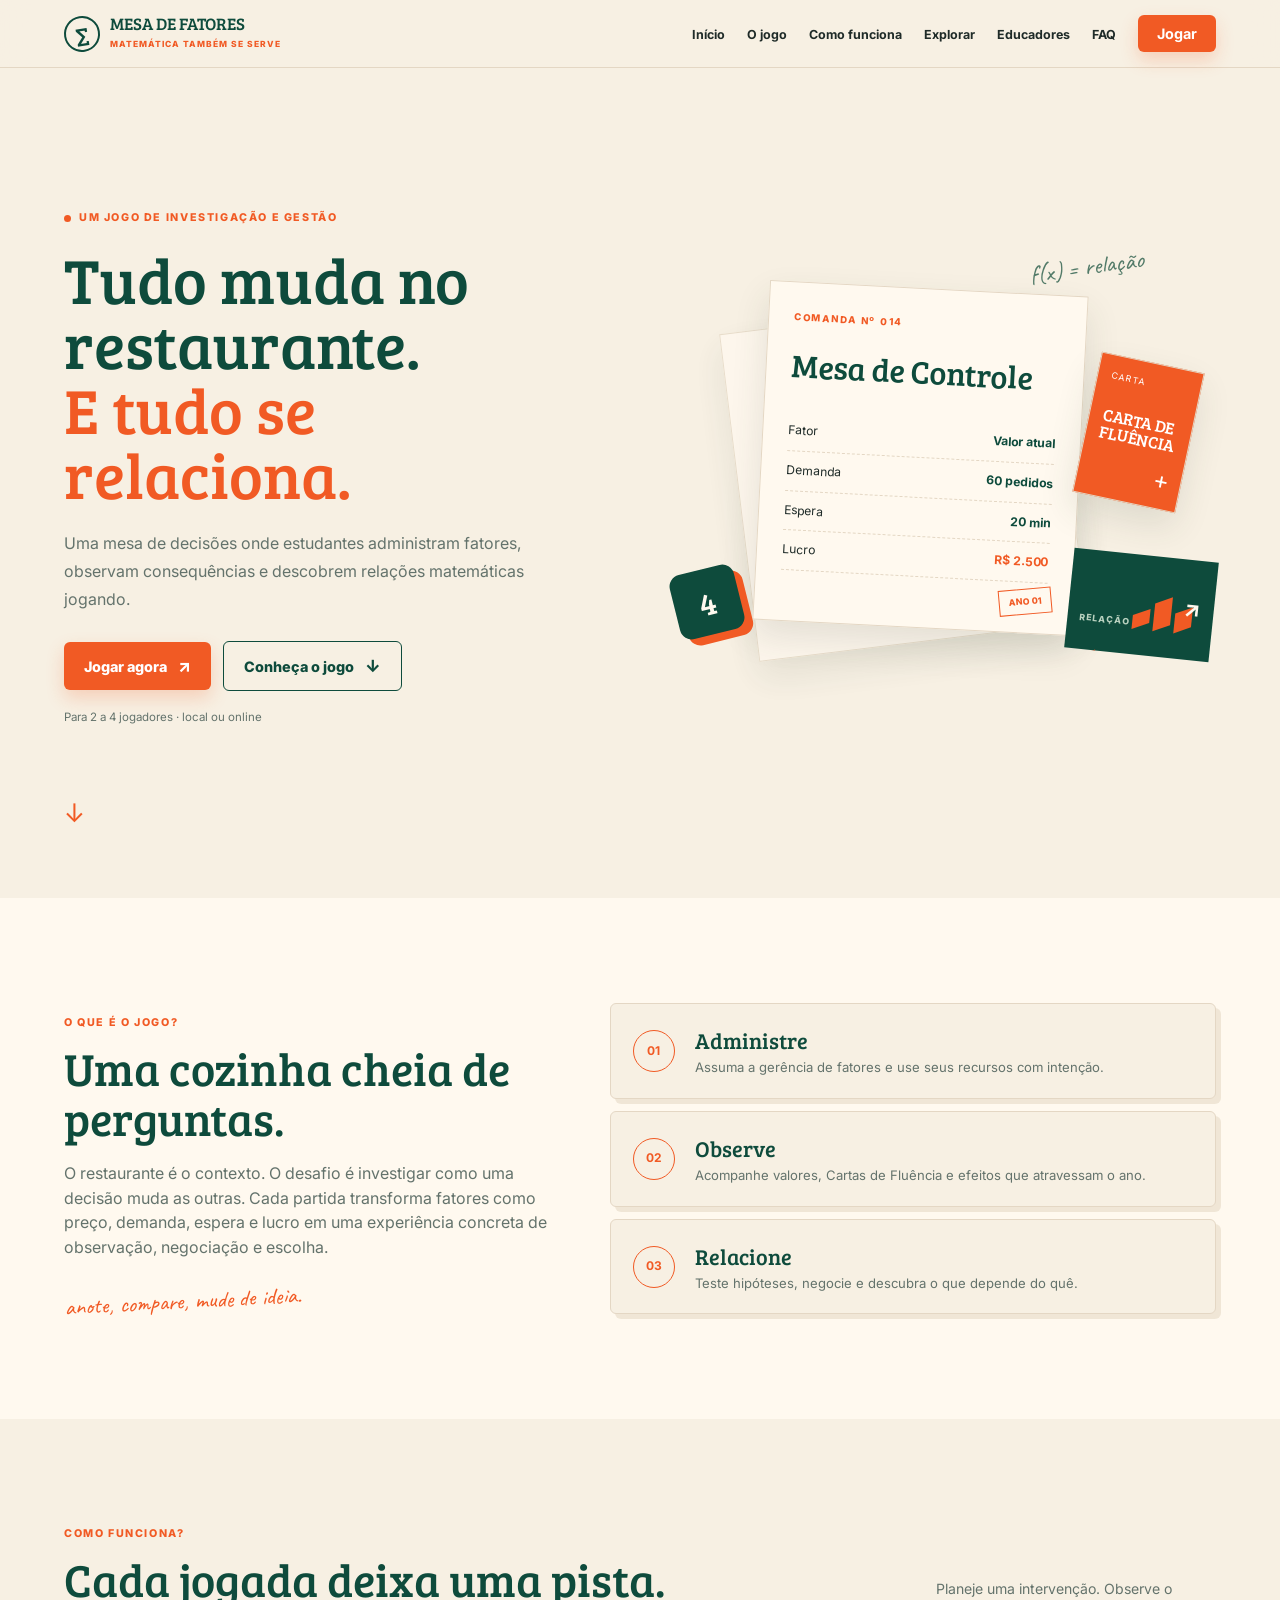
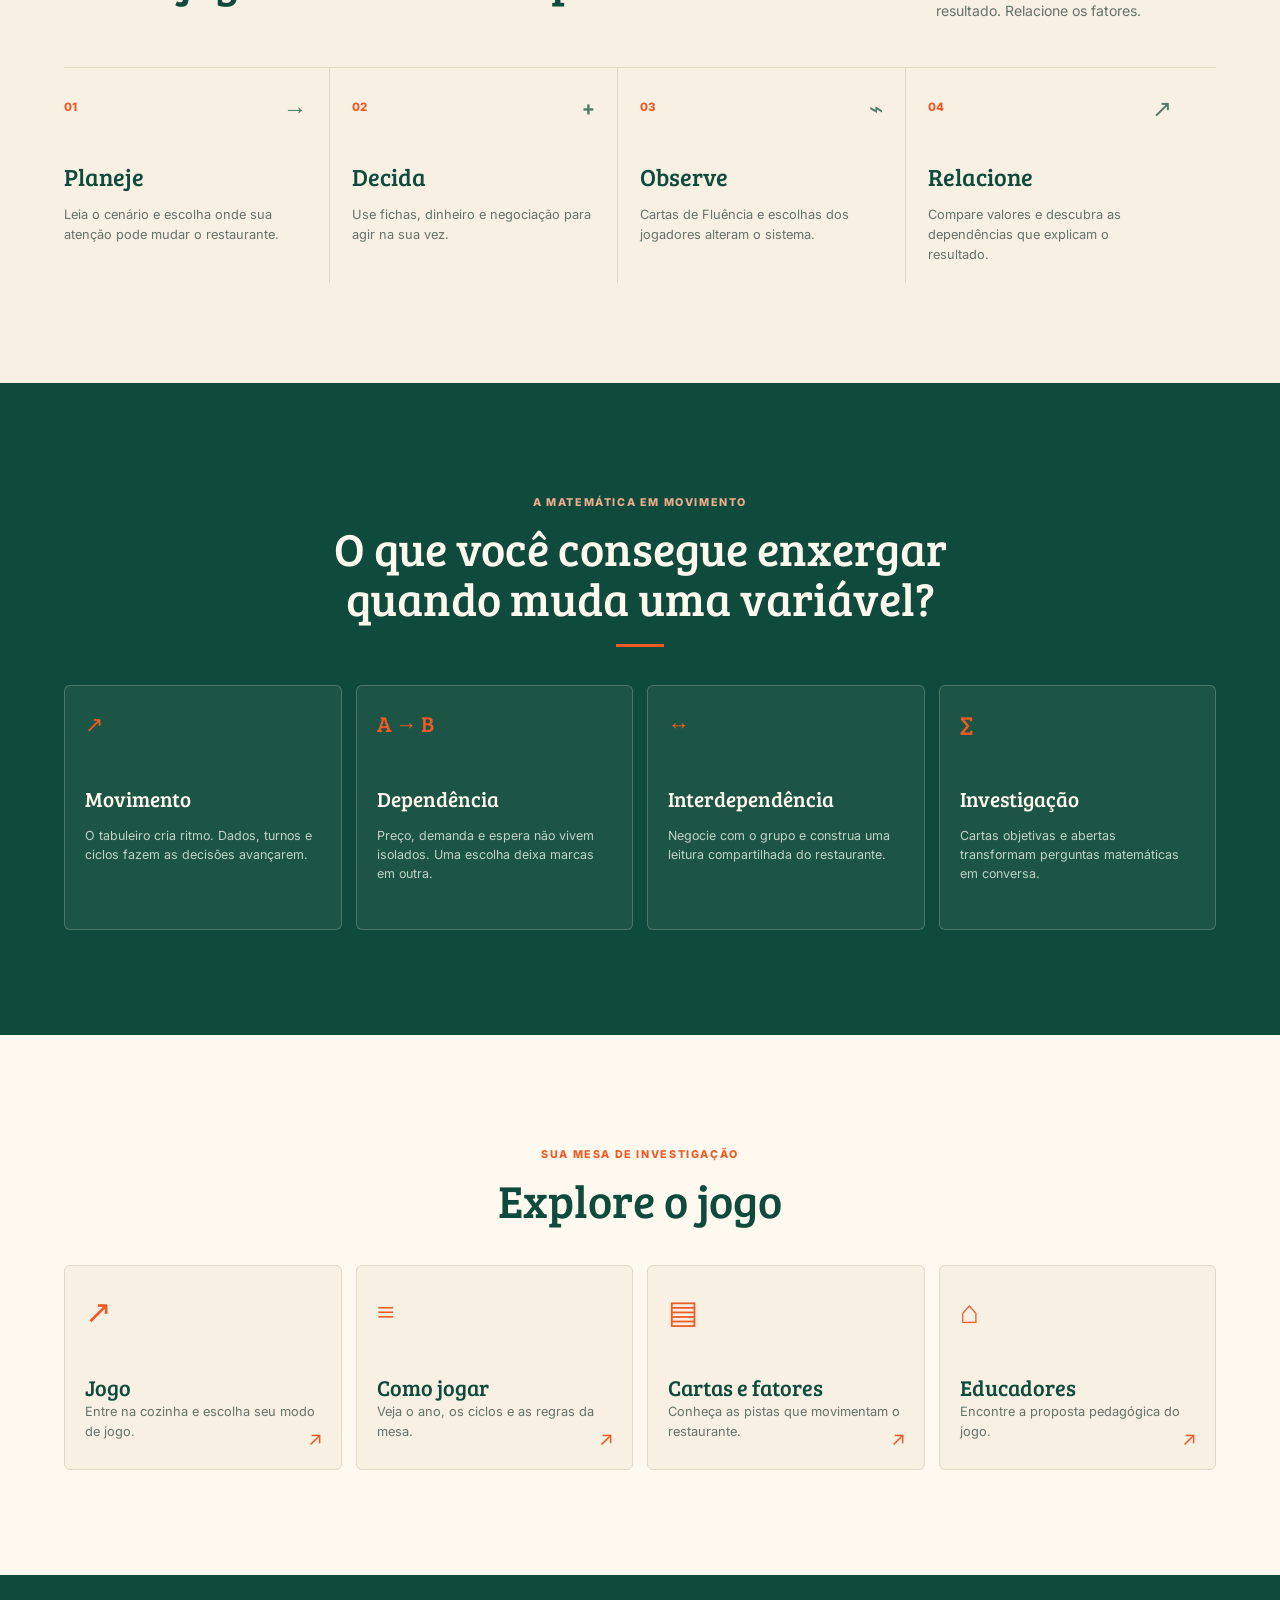
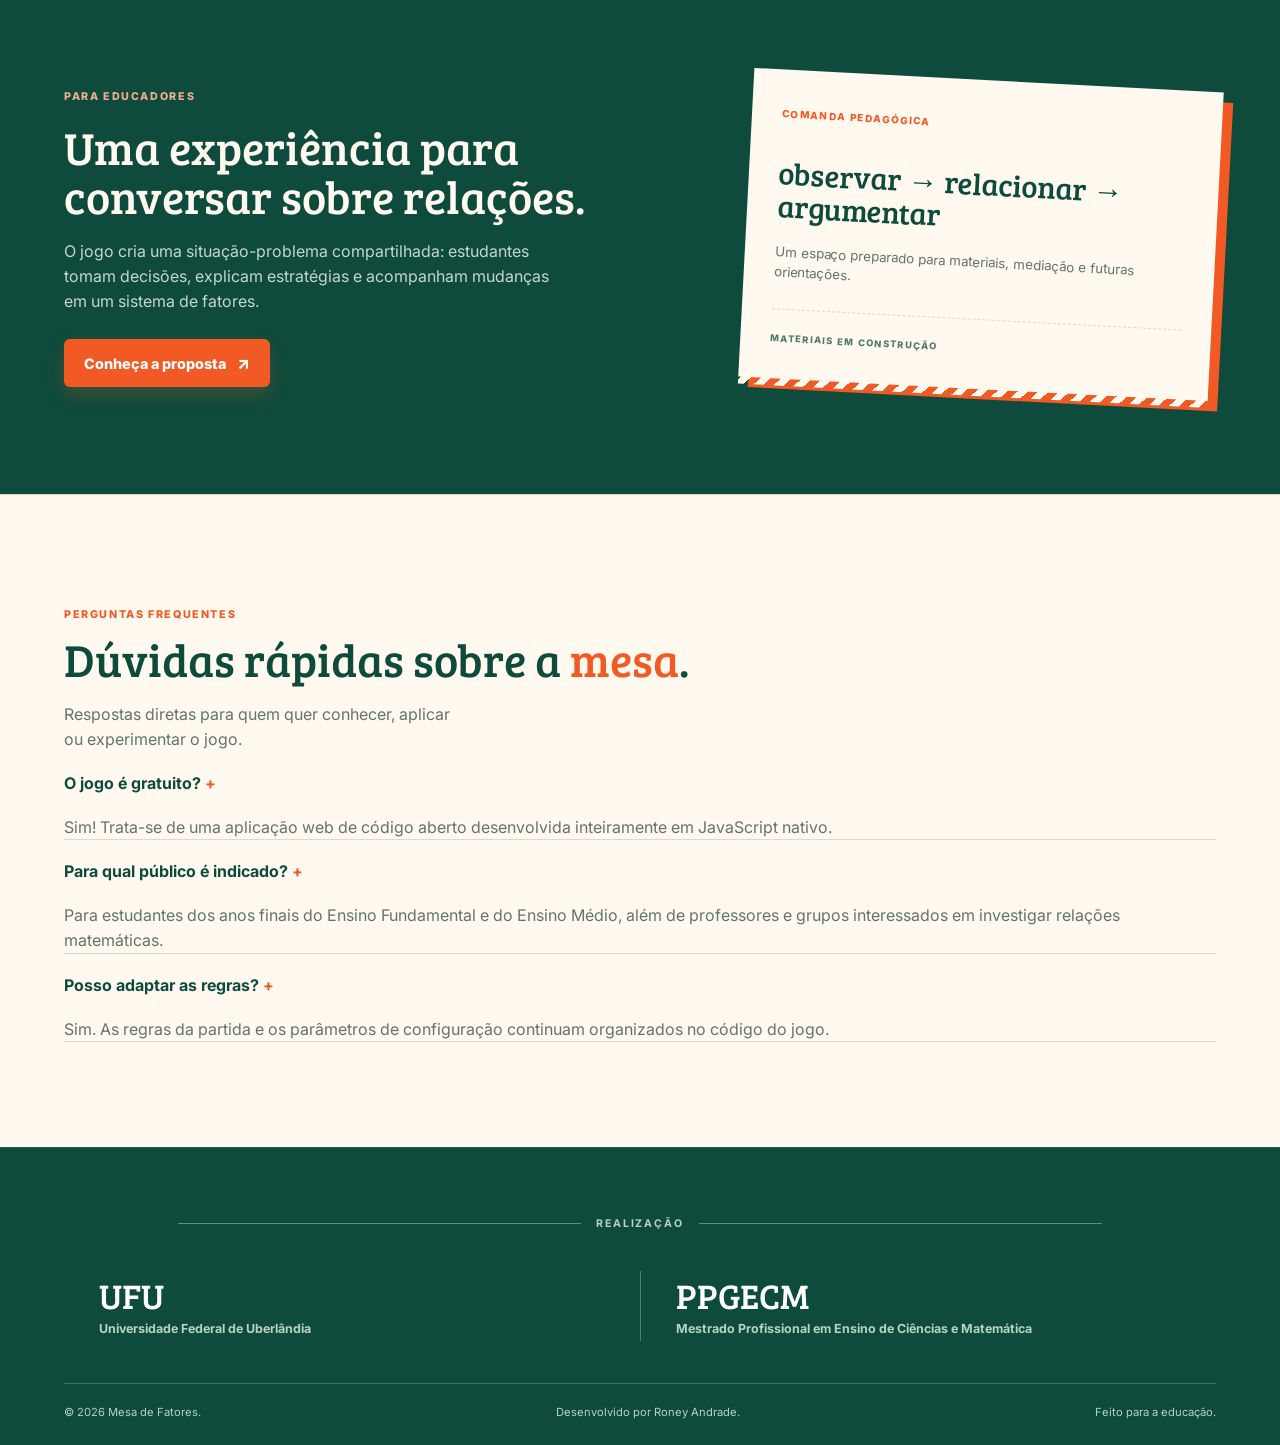
==== commit 09329f57: "Implement shared restaurant ruleset and fluency cards - Move configuration and pure rules to js/rule" ====
--- a/index.html
+++ b/index.html
@@ -28,17 +28,17 @@
                     <h1 class="main-hero-title">Tudo muda no restaurante.<br><span>E tudo se relaciona.</span></h1>
                     <p class="hero-description">Uma mesa de decisões onde estudantes administram fatores, observam consequências e descobrem relações matemáticas jogando.</p>
                     <div class="hero-buttons"><button class="hero-btn-primary" onclick="openPlayModal()">Jogar agora <span aria-hidden="true">↗</span></button><button class="hero-btn-secondary" onclick="document.getElementById('about').scrollIntoView({behavior:'smooth'})">Conheça o jogo <span aria-hidden="true">↓</span></button></div>
-                    <p class="hero-note">Para 2 a 6 jogadores · local ou online</p>
+                    <p class="hero-note">Para 2 a 4 jogadores · local ou online</p>
                 </div>
                 <div class="hero-visual"><div class="dashboard-scene" aria-label="Painel visual com fatores do restaurante">
                     <div class="scene-scribble scribble-top">f(x) = relação</div><div class="scene-paper scene-paper-back"></div>
                     <div class="scene-paper scene-paper-main"><div class="paper-kicker">COMANDA Nº 014</div><div class="paper-title">Mesa de Controle</div><div class="paper-line"><span>Fator</span><strong>Valor atual</strong></div><div class="paper-line"><span>Demanda</span><strong>60 pedidos</strong></div><div class="paper-line"><span>Espera</span><strong>20 min</strong></div><div class="paper-line"><span>Lucro</span><strong class="orange-text">R$ 2.500</strong></div><div class="paper-stamp">ANO 01</div></div>
-                    <div class="scene-die" aria-hidden="true"><span>4</span></div><div class="scene-chart" aria-hidden="true"><span class="chart-label">RELAÇÃO</span><i></i><i></i><i></i><i></i><b>↗</b></div><div class="scene-card scene-card-orange"><small>CARTA</small><strong>FATOR<br>EXTERNO</strong><span>+</span></div>
+                    <div class="scene-die" aria-hidden="true"><span>4</span></div><div class="scene-chart" aria-hidden="true"><span class="chart-label">RELAÇÃO</span><i></i><i></i><i></i><i></i><b>↗</b></div><div class="scene-card scene-card-orange"><small>CARTA</small><strong>CARTA DE<br>FLUÊNCIA</strong><span>+</span></div>
                 </div></div>
             </div><a href="#about" class="scroll-arrow" aria-label="Rolar para conhecer o jogo">↓</a>
         </section>
-        <section id="about" class="section-light"><div class="section-container grid-2"><div class="text-block"><span class="section-tag">O QUE É O JOGO?</span><h2 class="section-title">Uma cozinha cheia de perguntas.</h2><p>O restaurante é o contexto. O desafio é investigar como uma decisão muda as outras. Cada partida transforma fatores como preço, demanda, espera e lucro em uma experiência concreta de observação, negociação e escolha.</p><p class="hand-note">anote, compare, mude de ideia.</p></div><div class="cards-step-container"><div class="step-card"><div class="step-number">01</div><div><h3>Administre</h3><p>Assuma a gerência de fatores e use seus recursos com intenção.</p></div></div><div class="step-card"><div class="step-number">02</div><div><h3>Observe</h3><p>Acompanhe valores, cartas externas e efeitos que atravessam o ano.</p></div></div><div class="step-card"><div class="step-number">03</div><div><h3>Relacione</h3><p>Teste hipóteses, negocie e descubra o que depende do quê.</p></div></div></div></div></section>
-        <section id="how" class="section-process"><div class="section-container"><div class="section-heading-row"><div><span class="section-tag">COMO FUNCIONA?</span><h2 class="section-title">Cada jogada deixa uma pista.</h2></div><p class="heading-aside">Planeje uma intervenção. Observe o resultado. Relacione os fatores.</p></div><div class="process-grid"><article class="process-card"><span class="process-number">01</span><span class="process-icon">→</span><h3>Planeje</h3><p>Leia o cenário e escolha onde sua atenção pode mudar o restaurante.</p></article><article class="process-card"><span class="process-number">02</span><span class="process-icon">+</span><h3>Decida</h3><p>Use fichas, dinheiro e negociação para agir na sua vez.</p></article><article class="process-card"><span class="process-number">03</span><span class="process-icon">⌁</span><h3>Observe</h3><p>Cartas externas e escolhas dos jogadores alteram o sistema.</p></article><article class="process-card"><span class="process-number">04</span><span class="process-icon">↗</span><h3>Relacione</h3><p>Compare valores e descubra as dependências que explicam o resultado.</p></article></div></div></section>
+        <section id="about" class="section-light"><div class="section-container grid-2"><div class="text-block"><span class="section-tag">O QUE É O JOGO?</span><h2 class="section-title">Uma cozinha cheia de perguntas.</h2><p>O restaurante é o contexto. O desafio é investigar como uma decisão muda as outras. Cada partida transforma fatores como preço, demanda, espera e lucro em uma experiência concreta de observação, negociação e escolha.</p><p class="hand-note">anote, compare, mude de ideia.</p></div><div class="cards-step-container"><div class="step-card"><div class="step-number">01</div><div><h3>Administre</h3><p>Assuma a gerência de fatores e use seus recursos com intenção.</p></div></div><div class="step-card"><div class="step-number">02</div><div><h3>Observe</h3><p>Acompanhe valores, Cartas de Fluência e efeitos que atravessam o ano.</p></div></div><div class="step-card"><div class="step-number">03</div><div><h3>Relacione</h3><p>Teste hipóteses, negocie e descubra o que depende do quê.</p></div></div></div></div></section>
+        <section id="how" class="section-process"><div class="section-container"><div class="section-heading-row"><div><span class="section-tag">COMO FUNCIONA?</span><h2 class="section-title">Cada jogada deixa uma pista.</h2></div><p class="heading-aside">Planeje uma intervenção. Observe o resultado. Relacione os fatores.</p></div><div class="process-grid"><article class="process-card"><span class="process-number">01</span><span class="process-icon">→</span><h3>Planeje</h3><p>Leia o cenário e escolha onde sua atenção pode mudar o restaurante.</p></article><article class="process-card"><span class="process-number">02</span><span class="process-icon">+</span><h3>Decida</h3><p>Use fichas, dinheiro e negociação para agir na sua vez.</p></article><article class="process-card"><span class="process-number">03</span><span class="process-icon">⌁</span><h3>Observe</h3><p>Cartas de Fluência e escolhas dos jogadores alteram o sistema.</p></article><article class="process-card"><span class="process-number">04</span><span class="process-icon">↗</span><h3>Relacione</h3><p>Compare valores e descubra as dependências que explicam o resultado.</p></article></div></div></section>
         <section id="benefits" class="section-dark"><div class="section-container text-center"><span class="section-tag section-tag-light">A MATEMÁTICA EM MOVIMENTO</span><h2 class="section-title text-white">O que você consegue enxergar<br>quando muda uma variável?</h2><div class="accent-bar"></div><div class="benefits-grid"><div class="benefit-card"><div class="concept-glyph">↗</div><h3>Movimento</h3><p>O tabuleiro cria ritmo. Dados, turnos e ciclos fazem as decisões avançarem.</p></div><div class="benefit-card"><div class="concept-glyph">A → B</div><h3>Dependência</h3><p>Preço, demanda e espera não vivem isolados. Uma escolha deixa marcas em outra.</p></div><div class="benefit-card"><div class="concept-glyph">↔</div><h3>Interdependência</h3><p>Negocie com o grupo e construa uma leitura compartilhada do restaurante.</p></div><div class="benefit-card"><div class="concept-glyph">∑</div><h3>Investigação</h3><p>Cartas objetivas e abertas transformam perguntas matemáticas em conversa.</p></div></div></div></section>
         <section id="explore" class="section-light"><div class="section-container text-center"><span class="section-tag">SUA MESA DE INVESTIGAÇÃO</span><h2 class="section-title">Explore o jogo</h2><div class="explore-row"><div class="explore-item" onclick="openPlayModal()"><div class="ex-icon">↗</div><h4>Jogo</h4><p>Entre na cozinha e escolha seu modo de jogo.</p><span class="card-arrow">↗</span></div><div class="explore-item" onclick="document.getElementById('rules-modal').classList.remove('hidden')"><div class="ex-icon">≡</div><h4>Como jogar</h4><p>Veja o ano, os ciclos e as regras da mesa.</p><span class="card-arrow">↗</span></div><div class="explore-item" onclick="alert('Materiais de cartas e fatores em construção.')"><div class="ex-icon">▤</div><h4>Cartas e fatores</h4><p>Conheça as pistas que movimentam o restaurante.</p><span class="card-arrow">↗</span></div><div class="explore-item" onclick="document.getElementById('educators').scrollIntoView({behavior:'smooth'})"><div class="ex-icon">⌂</div><h4>Educadores</h4><p>Encontre a proposta pedagógica do jogo.</p><span class="card-arrow">↗</span></div></div></div></section>
         <section id="educators" class="educator-section"><div class="section-container educator-layout"><div><span class="section-tag section-tag-light">PARA EDUCADORES</span><h2 class="section-title text-white">Uma experiência para conversar sobre relações.</h2><p>O jogo cria uma situação-problema compartilhada: estudantes tomam decisões, explicam estratégias e acompanham mudanças em um sistema de fatores.</p><button class="hero-btn-primary" onclick="document.getElementById('rules-modal').classList.remove('hidden')">Conheça a proposta <span aria-hidden="true">↗</span></button></div><div class="educator-ticket"><span>COMANDA PEDAGÓGICA</span><strong>observar → relacionar → argumentar</strong><small>Um espaço preparado para materiais, mediação e futuras orientações.</small><div class="ticket-rule"></div><span class="ticket-placeholder">MATERIAIS EM CONSTRUÇÃO</span></div></div></section>
@@ -46,7 +46,7 @@
     </main>
     <footer class="game-footer"><div class="footer-container"><div class="footer-brand"><span>REALIZAÇÃO</span></div><div class="footer-logos"><div class="logo-placeholder"><strong>UFU</strong><span>Universidade Federal de Uberlândia</span></div><div class="logo-placeholder"><strong>PPGECM</strong><span>Mestrado Profissional em Ensino de Ciências e Matemática</span></div></div><div class="footer-bottom"><span>&copy; 2026 Mesa de Fatores.</span><span>Desenvolvido por Roney Andrade.</span><span>Feito para a educação.</span></div></div></footer>
     <div id="play-mode-modal" class="modal-overlay hidden"><div class="rules-box text-center" style="max-width: 450px;"><h2 style="color: var(--color-green-dark); margin-bottom: 10px;">Como deseja jogar?</h2><p style="color: var(--color-muted); font-size: 0.9rem; margin-bottom: 25px;">Escolha entre jogar no mesmo dispositivo ou conectar-se online com amigos.</p><div style="display:flex;flex-direction:column;gap:15px;"><button class="hero-btn-primary" style="width:100%;font-size:1.1rem;" onclick="selectGameMode('local')">Jogar local (mesmo dispositivo)</button><button class="hero-btn-primary" style="width:100%;font-size:1.1rem;" onclick="selectGameMode('online')">Jogar online (multiplayer P2P)</button></div><button class="menu-btn" style="margin-top:20px;background:transparent;text-decoration:underline;" onclick="closePlayModal()">Cancelar</button></div></div>
-    <div id="rules-modal" class="modal-overlay hidden"><div class="rules-box rules-modal-box"><div class="rules-modal-header"><h2>Como jogar?</h2><button class="modal-close-btn" aria-label="Fechar regras" onclick="document.getElementById('rules-modal').classList.add('hidden')">✕</button></div><div class="rules-content"><p><strong>Objetivo:</strong> Administrar o restaurante durante um ano e cumprir sua Carta de Objetivo. Se houver mais de um objetivo cumprido, vence quem tiver mais dinheiro.</p><hr><ul><li><strong>Dados:</strong> avance casas somando o resultado de dois dados.</li><li><strong>Turno, ciclo e ano:</strong> o turno é individual; o ciclo termina quando todos jogam; o ano termina quando todos completam uma volta.</li><li><strong>Partida e Festa Junina:</strong> cruzar PARTIDA inicia o Fechamento do Exercício. FESTA JUNINA divide os semestres das Cartas de Fator Externo.</li><li><strong>Fatores:</strong> as 22 casas comuns representam fatores de gestão e mostram valor, unidade, gerente e última intervenção.</li><li><strong>Gerência:</strong> somente o gerente pode intervir nos oito fatores controláveis usando fichas e dinheiro.</li><li><strong>Cartas:</strong> o jogo mantém cartas de investigação objetivas e abertas, além de Cartas de Fator Externo por semestre.</li><li><strong>Centros:</strong> os quatro Centros de Observação fornecem fichas contínuas ou discretas quando visitados.</li><li><strong>Fechamento anual:</strong> se ninguém cumprir o objetivo, todos pagam $2.000 de Imposto de Renda; quem não puder pagar é eliminado.</li><li><strong>Negociações:</strong> continue propondo trocas bilaterais de dinheiro e gerências.</li><li><strong>Visibilidade:</strong> no mesmo dispositivo, Cartas de Objetivo, alterações, valores, gerentes e cartas externas ficam visíveis.</li></ul></div><button class="menu-btn danger-btn" onclick="document.getElementById('rules-modal').classList.add('hidden')">Fechar diretrizes</button></div></div>
+    <div id="rules-modal" class="modal-overlay hidden"><div class="rules-box rules-modal-box"><div class="rules-modal-header"><h2>Como jogar?</h2><button class="modal-close-btn" aria-label="Fechar regras" onclick="document.getElementById('rules-modal').classList.add('hidden')">✕</button></div><div class="rules-content"><p><strong>Objetivo:</strong> Administrar o restaurante compartilhado durante um ano e cumprir sua Carta de Objetivo no fechamento. Se mais de um jogador cumprir, vence quem tiver mais dinheiro em caixa; empate em dinheiro é declarado empate.</p><hr><ul><li><strong>Restaurante compartilhado:</strong> cada fator tem um único valor, usado por todos os jogadores e por todas as Cartas de Objetivo. Não é preciso ser gerente de um fator para cumprir o objetivo.</li><li><strong>Dados, turno, ciclo e ano:</strong> avance casas somando dois dados. O turno é individual; o ciclo termina quando todos jogam; o ano termina quando todos cruzam a PARTIDA e entram no Fechamento do Exercício.</li><li><strong>Fatores internos:</strong> 11 casas de gerência, com níveis de 0 a 3. Passe o mouse sobre uma casa para ver símbolo, nível, gerente, preço, taxa de visita e custos de intervenção.</li><li><strong>Intervenções:</strong> somente o gerente, na própria vez. Subir um nível custa dinheiro e fichas do tipo do fator; reduzir custa R$ 400 e 1 ficha, sem devolução.</li><li><strong>Taxas de visita:</strong> o visitante paga ao gerente. A taxa sobe 50% a cada nível acima do inicial e cai para 50% abaixo dele.</li><li><strong>Mercado e Cartas de Fluência:</strong> Combustível, Alimentos, Imposto e Juros ficam no centro do tabuleiro. Ao fim de cada ciclo, uma Carta de Fluência (cenário fictício) altera esses valores a partir da base, conforme o semestre; o efeito vale até o próximo sorteio.</li><li><strong>Festa Junina:</strong> o segundo semestre começa quando todos os jogadores ativos tiverem passado por ela.</li><li><strong>Fichas e investigação:</strong> os jogadores começam sem fichas. Centros de Observação e Cartas de Investigação (uma casa Sorte ou Revés em cada lado do tabuleiro) rendem ou tiram fichas.</li><li><strong>Saldo negativo:</strong> quem ficar com saldo negativo ao pagar taxa de visita, Multa da Vigilância Sanitária ou penalidade de carta é eliminado na hora, e suas gerências voltam a ficar disponíveis.</li><li><strong>Fechamento anual:</strong> se ninguém cumprir o objetivo, todos pagam R$ 2.000; quem não puder pagar é eliminado e suas gerências voltam a ficar disponíveis. O mercado volta à base e os fatores mantêm seus níveis.</li><li><strong>Negociações:</strong> continue propondo trocas de dinheiro e gerências; a gerência transferida mantém o nível do fator.</li><li><strong>Visibilidade:</strong> no mesmo dispositivo, Cartas de Objetivo, alterações, valores e gerentes ficam visíveis.</li></ul></div><button class="menu-btn danger-btn" onclick="document.getElementById('rules-modal').classList.add('hidden')">Fechar diretrizes</button></div></div>
     <script src="js/landing.js?v=20260913"></script>
 </body>
 </html>
--- a/css/style.css
+++ b/css/style.css
@@ -264,39 +264,154 @@
 
 .container {
     display: flex;
-    gap: 30px;
+    gap: 26px;
     justify-content: center;
     align-items: flex-start;
+    width: 100%;
+    max-width: 1460px;
+    margin: 0 auto;
+    flex-wrap: nowrap;
+}
+
+.board-shell {
+    position: relative;
+    display: flex;
+    align-items: center;
+    justify-content: center;
+    width: min(58vw, 700px);
+    height: min(58vw, 700px);
+    min-width: 520px;
+    min-height: 520px;
+    aspect-ratio: 1;
+    background: linear-gradient(135deg, #0d4d3d 0%, #0a3c30 100%);
+    border: 8px solid #0a382e;
+    border-radius: 18px;
+    box-shadow: inset 0 0 0 2px rgba(255,255,255,0.06), 0 18px 30px rgba(0, 0, 0, 0.18);
+    padding: 0;
+    box-sizing: border-box;
+    overflow: hidden;
+    flex: 0 0 auto;
 }
 
 .board {
     display: grid !important;
-    grid-template-columns: repeat(11, 55px);
-    grid-template-rows: repeat(11, 55px);
-    width: 605px;
-    height: 605px;
-    background: #111a28;
-    border: 3px solid #1e2d42;
-    border-radius: 16px;
-    padding: 4px;
-    gap: 2px;
+    grid-template-columns: repeat(7, minmax(0, 1fr));
+    grid-template-rows: repeat(7, minmax(0, 1fr));
+    width: 100%;
+    height: 100%;
+    background: transparent;
+    border: none;
+    border-radius: 0;
+    padding: 0;
+    gap: 0;
+    position: relative;
+    z-index: 1;
+    box-sizing: border-box;
+    overflow: hidden;
+}
+
+.board-market {
+    position: absolute;
+    left: 50%;
+    top: 50%;
+    transform: translate(-50%, -50%);
+    width: min(32vw, 230px);
+    min-width: 210px;
+    padding: 14px 12px 12px;
+    background: linear-gradient(180deg, rgba(10, 18, 30, 0.96), rgba(9, 16, 28, 0.98));
+    border: 2px solid #5ed0ff;
+    border-radius: 14px;
+    box-shadow: 0 0 0 2px rgba(94, 208, 255, 0.35), 0 0 18px rgba(94, 208, 255, 0.25);
+    z-index: 3;
+    color: #edf6ff;
+    display: flex;
+    flex-direction: column;
+    gap: 6px;
+    pointer-events: none;
+}
+
+.board-market h4 {
+    text-align: center;
+    font-size: 0.82rem;
+    letter-spacing: 0.12em;
+    text-transform: uppercase;
+    color: #7dd3fc;
+    margin-bottom: 2px;
+}
+
+.market-row {
+    display: flex;
+    justify-content: space-between;
+    gap: 8px;
+    font-size: 0.68rem;
+    line-height: 1.5;
+    padding: 2px 0;
+}
+
+.market-row span {
+    color: #cbd5e1;
+}
+
+.market-row strong {
+    color: #f8fafc;
+    font-size: 0.7rem;
+}
+
+.market-divider {
+    width: 100%;
+    height: 1px;
+    background: rgba(125, 211, 252, 0.4);
+    margin: 4px 0;
+}
+
+.market-event {
+    display: flex;
+    flex-direction: column;
+    gap: 4px;
+}
+
+.market-event-label {
+    font-size: 0.62rem;
+    letter-spacing: 0.12em;
+    text-transform: uppercase;
+    color: #93c5fd;
+    opacity: 0.9;
+}
+
+.market-event-name {
+    color: #fbbf24;
+    font-size: 0.72rem;
+    font-weight: 700;
+    line-height: 1.3;
+}
+
+.market-event-effects {
+    font-size: 0.66rem;
+    color: #d7e6f2;
+    line-height: 1.4;
 }
 
 .space {
-    background: #162233;
-    border: 1px solid #203148;
+    background: #edf0e2;
+    border: 1px solid rgba(0, 0, 0, 0.12);
     border-radius: 4px;
-    color: #e0e6ed;
+    color: #18212b;
     display: flex;
     flex-direction: column;
     justify-content: space-between;
     align-items: center;
-    font-size: 0.55rem;
-    font-weight: 600;
-    padding: 3px 2px;
+    font-size: clamp(0.56rem, 0.8vmin, 0.82rem);
+    font-weight: 700;
+    line-height: 1.08;
+    padding: 4px 3px;
     text-align: center;
     position: relative;
     overflow: hidden;
+    min-width: 0;
+    min-height: 0;
+    box-sizing: border-box;
+    width: 100%;
+    height: 100%;
 }
 
 .property-tag {
@@ -316,7 +431,14 @@
 }
 
 .space-name {
-    text-shadow: 0 1px 2px rgba(0, 0, 0, 0.85);
+    text-shadow: none;
+    width: 100%;
+    line-height: 1.15;
+    word-break: break-word;
+    overflow-wrap: anywhere;
+    white-space: normal;
+    display: block;
+    font-size: inherit;
 }
 
 .factor-controllable .property-tag { background: linear-gradient(90deg, #166534, #15803d); }
@@ -532,8 +654,8 @@
 .player-objective {
     margin-top: 5px;
     color: #fbbf24;
-    font-size: 0.72rem;
-    line-height: 1.3;
+    font-size: 0.82rem;
+    line-height: 1.45;
 }
 
 .intervention-actions { display: flex; flex-direction: column; gap: 4px; margin-top: 8px; }
@@ -1007,57 +1129,130 @@
 .game-page .nav-links a:hover { color: #f5b19a; }
 .game-page .section-game { min-height: calc(100vh - 66px); padding: 38px max(2vw, calc((100% - 1260px) / 2)); background: var(--game-cream); }
 .game-page .container { gap: 26px; }
-.game-page .board {
-    grid-template-columns: repeat(11, 72px);
-    grid-template-rows: repeat(11, 72px);
-    width: 792px;
-    height: 792px;
-    padding: 5px;
-    gap: 2px;
-    background: var(--game-green-dark);
-    border: 5px solid var(--game-green-dark);
-    border-radius: 8px;
-    box-shadow: 12px 12px 0 rgba(241, 90, 36, .22);
-}
-.game-page .space {
+/* Tabuleiro 7x7: a moldura (.board-shell) é a própria grade. O #board usa display: contents
+   para que as casas geradas em ui.js e o Mercado dividam a mesma grade — o Mercado ocupa o
+   miolo (linhas e colunas 2 a 6) e nunca cobre casas. Tamanhos em cqi acompanham a moldura. */
+.game-page .board-shell {
+    display: grid;
+    grid-template-columns: repeat(7, minmax(0, 1fr));
+    grid-template-rows: repeat(7, minmax(0, 1fr));
+    gap: 3px;
+    flex: 1 1 760px;
+    width: 100%;
+    max-width: 760px;
+    height: auto;
     min-width: 0;
     min-height: 0;
-    padding: 5px 4px 3px;
+    aspect-ratio: 1 / 1;
+    padding: 6px;
+    background: var(--game-ivory);
+    border: 5px solid var(--game-border);
+    border-radius: 8px;
+    box-shadow: 12px 12px 0 rgba(241, 90, 36, .18);
+    overflow: hidden;
+    container-type: inline-size;
+}
+.game-page .board { display: contents !important; }
+.game-page .board-market {
+    position: static;
+    transform: none;
+    grid-row: 2 / 7;
+    grid-column: 2 / 7;
+    align-self: center;
+    justify-self: center;
+    width: min(100% - 16px, 470px);
+    min-width: 0;
+    gap: 0;
+    padding: 16px 18px 14px;
+    background: #fff;
+    border: 1px solid var(--game-border);
+    border-top: 4px solid var(--game-green-dark);
+    border-radius: 6px;
+    box-shadow: 5px 6px 0 rgba(228, 215, 196, .85);
+    color: var(--game-text);
+}
+.game-page .board-market h4 { margin-bottom: 4px; color: var(--game-orange); font: 800 .62rem 'Inter', sans-serif; letter-spacing: .18em; text-align: left; }
+/* Fatores externos: cartões de status (sem compra, gerente, taxa ou intervenção). */
+.game-page .market-cards { display: grid; grid-template-columns: repeat(2, minmax(0, 1fr)); gap: 8px; margin-top: 6px; }
+.game-page .market-card { display: flex; flex-direction: column; gap: 1px; min-width: 0; padding: 7px 9px 6px; background: var(--game-ivory); border: 1px solid var(--game-border); border-top: 4px solid #9aa89f; border-radius: 4px; }
+.game-page .market-card.is-up { border-top-color: var(--game-orange); }
+.game-page .market-card.is-down { border-top-color: var(--game-green); }
+.game-page .market-card-head { display: flex; justify-content: space-between; align-items: baseline; gap: 6px; }
+.game-page .market-card-name { overflow: hidden; color: #64736c; font-size: .64rem; font-weight: 700; white-space: nowrap; text-overflow: ellipsis; }
+.game-page .market-card-symbol { color: var(--game-orange); font: italic 1rem 'Bree Serif', serif; line-height: 1; }
+.game-page .market-card-value { color: var(--game-green-dark); font: 1.2rem/1.1 'Bree Serif', serif; }
+.game-page .market-card-unit { color: #64736c; font-size: .6rem; }
+.game-page .market-card-change { font-size: .6rem; font-weight: 700; }
+.game-page .market-card.is-up .market-card-change { color: var(--game-orange); }
+.game-page .market-card.is-down .market-card-change { color: var(--game-green); }
+.game-page .market-event { gap: 2px; margin-top: 10px; }
+.game-page .market-event-label { color: var(--game-orange); font-size: .58rem; font-weight: 800; letter-spacing: .16em; opacity: 1; }
+.game-page #restaurant-event-name { margin: 0; color: var(--game-green-dark); font: .95rem/1.2 'Bree Serif', serif; }
+.game-page .market-event-text { color: #64736c; font-size: .68rem; font-style: italic; line-height: 1.35; }
+.game-page #restaurant-event-effects { color: var(--game-green-dark); font-size: .7rem; font-weight: 600; line-height: 1.4; }
+.game-page .market-legend { display: flex; flex-wrap: wrap; gap: 4px 14px; margin-top: 10px; padding-top: 8px; border-top: 1px dashed var(--game-border); color: #64736c; font-size: .62rem; font-weight: 600; }
+.game-page .market-legend span { display: inline-flex; align-items: center; gap: 5px; }
+.game-page .legend-swatch { display: inline-block; width: 16px; height: 5px; border-radius: 2px; }
+.game-page .legend-continua { background: var(--game-green); }
+.game-page .legend-discreta { background: #b86a43; }
+
+.game-page .space {
+    justify-content: flex-start;
+    gap: 2px;
+    min-width: 0;
+    min-height: 0;
+    padding: 9px 4px 3px;
     background: var(--game-ivory);
     border: 1px solid var(--game-border);
     border-radius: 3px;
     color: var(--game-text);
-    font-size: .62rem;
-    line-height: 1.12;
+    font-size: clamp(.42rem, 1.45cqi, .72rem);
+    line-height: 1.15;
     font-weight: 700;
     overflow: hidden;
 }
+.game-page .space-special { justify-content: center; padding-top: 4px; }
 .game-page .space-name {
     display: block;
     flex: 0 0 auto;
-    min-height: 2.2em;
     width: 100%;
-    max-height: 4.4em;
-    overflow: hidden;
-    overflow-wrap: anywhere;
+    min-height: 0;
+    max-height: none;
+    overflow: visible;
+    overflow-wrap: break-word;
     word-break: normal;
+    hyphens: auto;
     color: var(--game-green-dark);
     text-shadow: none;
 }
-.game-page .property-tag { height: 24%; background: var(--game-green); border-bottom: 2px solid var(--game-orange); }
-.game-page .factor-controllable .property-tag { background: var(--game-green); }
-.game-page .factor-result .property-tag { background: #b86a43; }
-.game-page .factor-info { max-width: 100%; gap: 2px; font-size: .48rem; line-height: 1.05; }
-.game-page .factor-info strong { color: var(--game-green-dark); font-size: .58rem; overflow-wrap: anywhere; }
-.game-page .factor-info span { color: #64736c; overflow-wrap: anywhere; }
-.game-page .factor-manager { white-space: normal; max-height: 2.1em; overflow: hidden; }
-.game-page .intervention-sign { color: var(--game-orange) !important; }
-.game-page .corner-space { background: var(--game-green-dark); color: var(--game-ivory); border-color: var(--game-green-dark); }
-.game-page .corner-space .space-name { color: var(--game-ivory); }
-.game-page .owner-badge { width: 10px; height: 10px; border-color: var(--game-ivory); }
-.game-page .tokens-container { min-height: 16px; }
-.game-page .pawn { width: 13px; height: 13px; border-color: var(--game-ivory); }
-.game-page .control-panel { width: 340px; gap: 14px; }
+.game-page .property-tag { height: 5px; background: var(--game-green); border-bottom: 0; }
+.game-page .ficha-continua .property-tag { background: var(--game-green); }
+.game-page .ficha-discreta .property-tag { background: #b86a43; }
+.game-page .space-station .property-tag { background: #9aa89f; }
+.game-page .factor-info { display: flex; flex-direction: column; align-items: center; gap: 1px; width: 100%; max-width: 100%; font-size: .86em; line-height: 1.1; }
+.game-page .factor-value-row { display: flex; align-items: baseline; justify-content: center; gap: 3px; max-width: 100%; }
+.game-page .factor-info strong { color: var(--game-green-dark); font-size: 1.1em; overflow-wrap: break-word; }
+.game-page .factor-info span { color: #64736c; }
+.game-page .factor-manager { display: block; width: 100%; max-height: none; overflow: hidden; white-space: nowrap; text-overflow: ellipsis; font-weight: 600; }
+.game-page .intervention-sign { color: var(--game-orange) !important; font-size: 1.3em !important; line-height: 1; }
+.game-page .intervention-sign:empty { display: none; }
+.game-page .corner-space { background: #d67c48; color: var(--game-ivory); border-color: #c66d3e; }
+.game-page .corner-space .space-name { color: var(--game-ivory); font-size: 1.08em; }
+.game-page .space > .owner-badge { position: absolute; top: 0; right: 3px; z-index: 2; width: 9px; height: 9px; border-color: var(--game-ivory); }
+/* Peões sobrepostos ao rodapé da casa: nunca são cortados pelo conteúdo. */
+.game-page .space > .tokens-container {
+    position: absolute;
+    left: 2px;
+    right: 2px;
+    bottom: 3px;
+    z-index: 3;
+    width: auto;
+    min-height: 0;
+    margin: 0;
+    pointer-events: none;
+}
+.game-page .pawn { width: clamp(8px, 1.9cqi, 14px); height: clamp(8px, 1.9cqi, 14px); border: 1.5px solid var(--game-ivory); box-shadow: 0 1px 3px rgba(0, 0, 0, .45); }
+.game-page .control-panel { flex: 0 0 340px; width: 340px; gap: 14px; }
 .game-page .status-box, .game-page .players-box, .game-page .event-box { background: var(--game-ivory); border: 1px solid var(--game-border); border-radius: 7px; padding: 17px; color: var(--game-text); box-shadow: 4px 5px 0 rgba(228, 215, 196, .55); }
 .game-page .status-box h3, .game-page .players-box h3, .game-page .event-box h3 { color: var(--game-green-dark); font-size: 1.15rem; }
 .game-page .year-status { color: var(--game-green); }
@@ -1065,21 +1260,49 @@
 .game-page .dice-btn { background: var(--game-orange); border-radius: 5px; box-shadow: none; }
 .game-page .dice-btn:hover { background: #d94d1c; }
 .game-page .event-box { border-left: 4px solid var(--game-orange); }
-.game-page #restaurant-event-name { color: var(--game-green-dark); }
-.game-page #restaurant-event-effects { color: #64736c; }
 .game-page .player-row { background: var(--game-cream); border-color: var(--game-border); color: var(--game-text); border-radius: 5px; }
 .game-page .player-patrimonio { color: #64736c; }.game-page .player-fichas { color: var(--game-green); }.game-page .player-objective { color: var(--game-orange); }
 .game-page .property-chip { border-radius: 3px; }.game-page .chip-restaurant { background: var(--game-green); }.game-page .chip-observatorio { background: #b86a43; }.game-page .chip-utility { background: #7a8d80; }
-.game-page .intervention-actions button { background: var(--game-green-dark); border-color: var(--game-green); color: var(--game-ivory); }.game-page .intervention-actions button:hover { background: var(--game-green); }
+.game-page .intervention-actions button { background: var(--game-green-dark); border-color: var(--game-green); color: var(--game-ivory); }.game-page .intervention-actions button:hover:not(:disabled) { background: var(--game-green); }
+.game-page .intervention-actions button:disabled { opacity: .45; cursor: not-allowed; }
+.game-page .player-objective small { display: block; margin-top: 2px; line-height: 1.45; }
 .game-page .trade-btn { color: var(--game-orange); border-color: var(--game-orange); background: rgba(241, 90, 36, .08); }
+.game-page .room-invite { display: grid; justify-items: center; gap: 7px; margin: 14px 0; padding: 15px; background: var(--game-cream); border: 1px dashed var(--game-border); border-radius: 5px; }
+.game-page .room-code-label { color: var(--game-green); font-size: .58rem; font-weight: 800; letter-spacing: .16em; }
+.game-page .room-code { color: var(--game-orange); font: 2rem 'Bree Serif', serif; letter-spacing: .18em; }
+.game-page .room-qr { display: grid; place-items: center; min-width: 144px; min-height: 144px; padding: 6px; background: var(--game-ivory); border: 1px solid var(--game-border); }
+.game-page .room-qr img, .game-page .room-qr canvas { display: block; max-width: 100%; height: auto; }
+.game-page .room-invite p { margin: 0; color: #64736c; font-size: .68rem; }
 
 @media (max-width: 1180px) {
-    .game-page .board { grid-template-columns: repeat(11, 64px); grid-template-rows: repeat(11, 64px); width: 704px; height: 704px; }
-    .game-page .container { align-items: flex-start; }.game-page .control-panel { width: 300px; }
+    .game-page .control-panel { flex-basis: 300px; width: 300px; }
 }
 @media (max-width: 980px) {
-    .game-page .container { flex-direction: column; align-items: center; }.game-page .control-panel { width: min(720px, 100%); display: grid; grid-template-columns: repeat(2, minmax(0, 1fr)); }.game-page .status-box { grid-column: 1 / -1; }
+    .game-page .container { flex-direction: column; align-items: center; }
+    .game-page .board-shell { flex: 0 0 auto; }
+    .game-page .control-panel { flex: 0 0 auto; width: min(760px, 100%); display: grid; grid-template-columns: repeat(2, minmax(0, 1fr)); }
+    .game-page .status-box { grid-column: 1 / -1; }
 }
 @media (max-width: 700px) {
-    .game-page .navbar { padding: 12px 5vw; }.game-page .nav-links { gap: 10px; }.game-page .nav-links a { font-size: .68rem; }.game-page .section-game { padding: 24px 12px 50px; overflow-x: auto; }.game-page .container { align-items: flex-start; }.game-page .board { grid-template-columns: repeat(11, 56px); grid-template-rows: repeat(11, 56px); width: 616px; height: 616px; border-width: 4px; box-shadow: 7px 7px 0 rgba(241, 90, 36, .2); }.game-page .space { padding: 4px 3px 2px; font-size: .5rem; }.game-page .space-name { max-height: none; font-size: .46rem; }.game-page .factor-info { font-size: .4rem; }.game-page .factor-info strong { font-size: .47rem; }.game-page .control-panel { display: flex; width: 100%; }.game-page .status-box, .game-page .players-box, .game-page .event-box { width: 100%; }.game-page .nav-logo strong { font-size: .9rem; }.game-page .nav-logo small { font-size: .44rem; }
-}
+    .game-page .navbar { position: relative; padding: 12px 5vw; }.game-page .nav-links { gap: 10px; }.game-page .nav-links a { font-size: .68rem; }.game-page .nav-logo strong { font-size: .9rem; }.game-page .nav-logo small { font-size: .44rem; }
+    .game-page .section-game { padding: 20px 12px 50px; }
+    /* No celular as linhas ficam um pouco mais altas que as colunas para caber nome e valor. */
+    .game-page .board-shell { grid-template-rows: repeat(7, minmax(66px, auto)); aspect-ratio: auto; gap: 2px; padding: 4px; border-width: 4px; box-shadow: 6px 6px 0 rgba(241, 90, 36, .2); }
+    .game-page .space { gap: 2px; padding: 7px 1px 2px; font-size: .42rem; }
+    /* Peso e espaçamento menores para palavras como "Equipamentos" caberem inteiras em casas de ~48px. */
+    .game-page .space-name { font-size: .95em; font-weight: 600; letter-spacing: -.02em; }
+    .game-page .space-special { padding-top: 2px; }
+    .game-page .property-tag { height: 4px; }
+    .game-page .factor-manager { display: none; }
+    .game-page .space > .owner-badge { right: 2px; width: 7px; height: 7px; }
+    .game-page .board-market { width: calc(100% - 4px); padding: 10px 10px 9px; border-top-width: 3px; box-shadow: 3px 4px 0 rgba(228, 215, 196, .85); }
+    .game-page .board-market h4 { font-size: .5rem; }
+    .game-page .market-cards { gap: 4px; margin-top: 4px; }
+    .game-page .market-card { padding: 4px 5px 3px; border-top-width: 3px; }
+    .game-page .market-card-name { font-size: .5rem; }.game-page .market-card-symbol { font-size: .7rem; }
+    .game-page .market-card-value { font-size: .8rem; }
+    .game-page .market-card-unit, .game-page .market-card-change { font-size: .48rem; }
+    .game-page .market-event { margin-top: 6px; }.game-page #restaurant-event-name { font-size: .74rem; }.game-page .market-event-text { font-size: .54rem; }.game-page #restaurant-event-effects { font-size: .56rem; }
+    .game-page .market-legend { gap: 2px 10px; margin-top: 6px; padding-top: 5px; font-size: .52rem; }
+    .game-page .control-panel { display: flex; width: 100%; }.game-page .status-box, .game-page .players-box, .game-page .event-box { width: 100%; }
+}
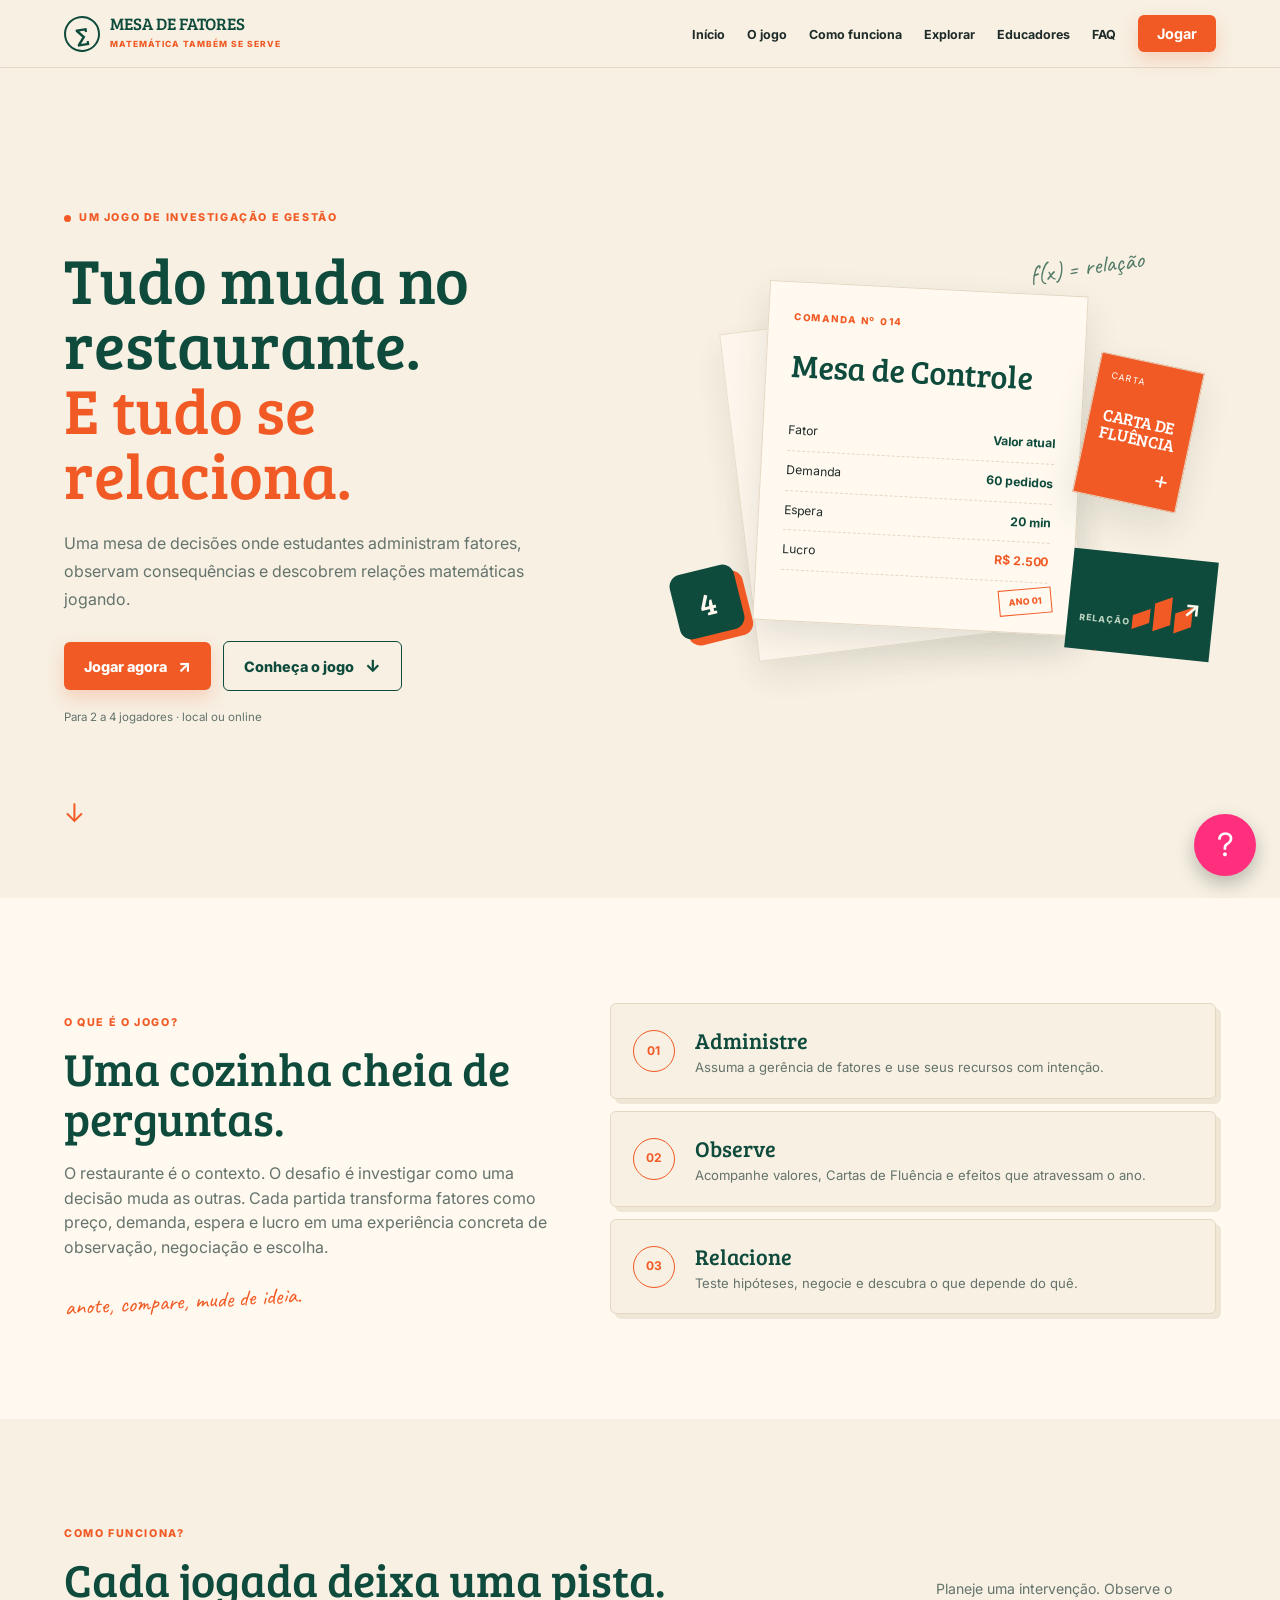
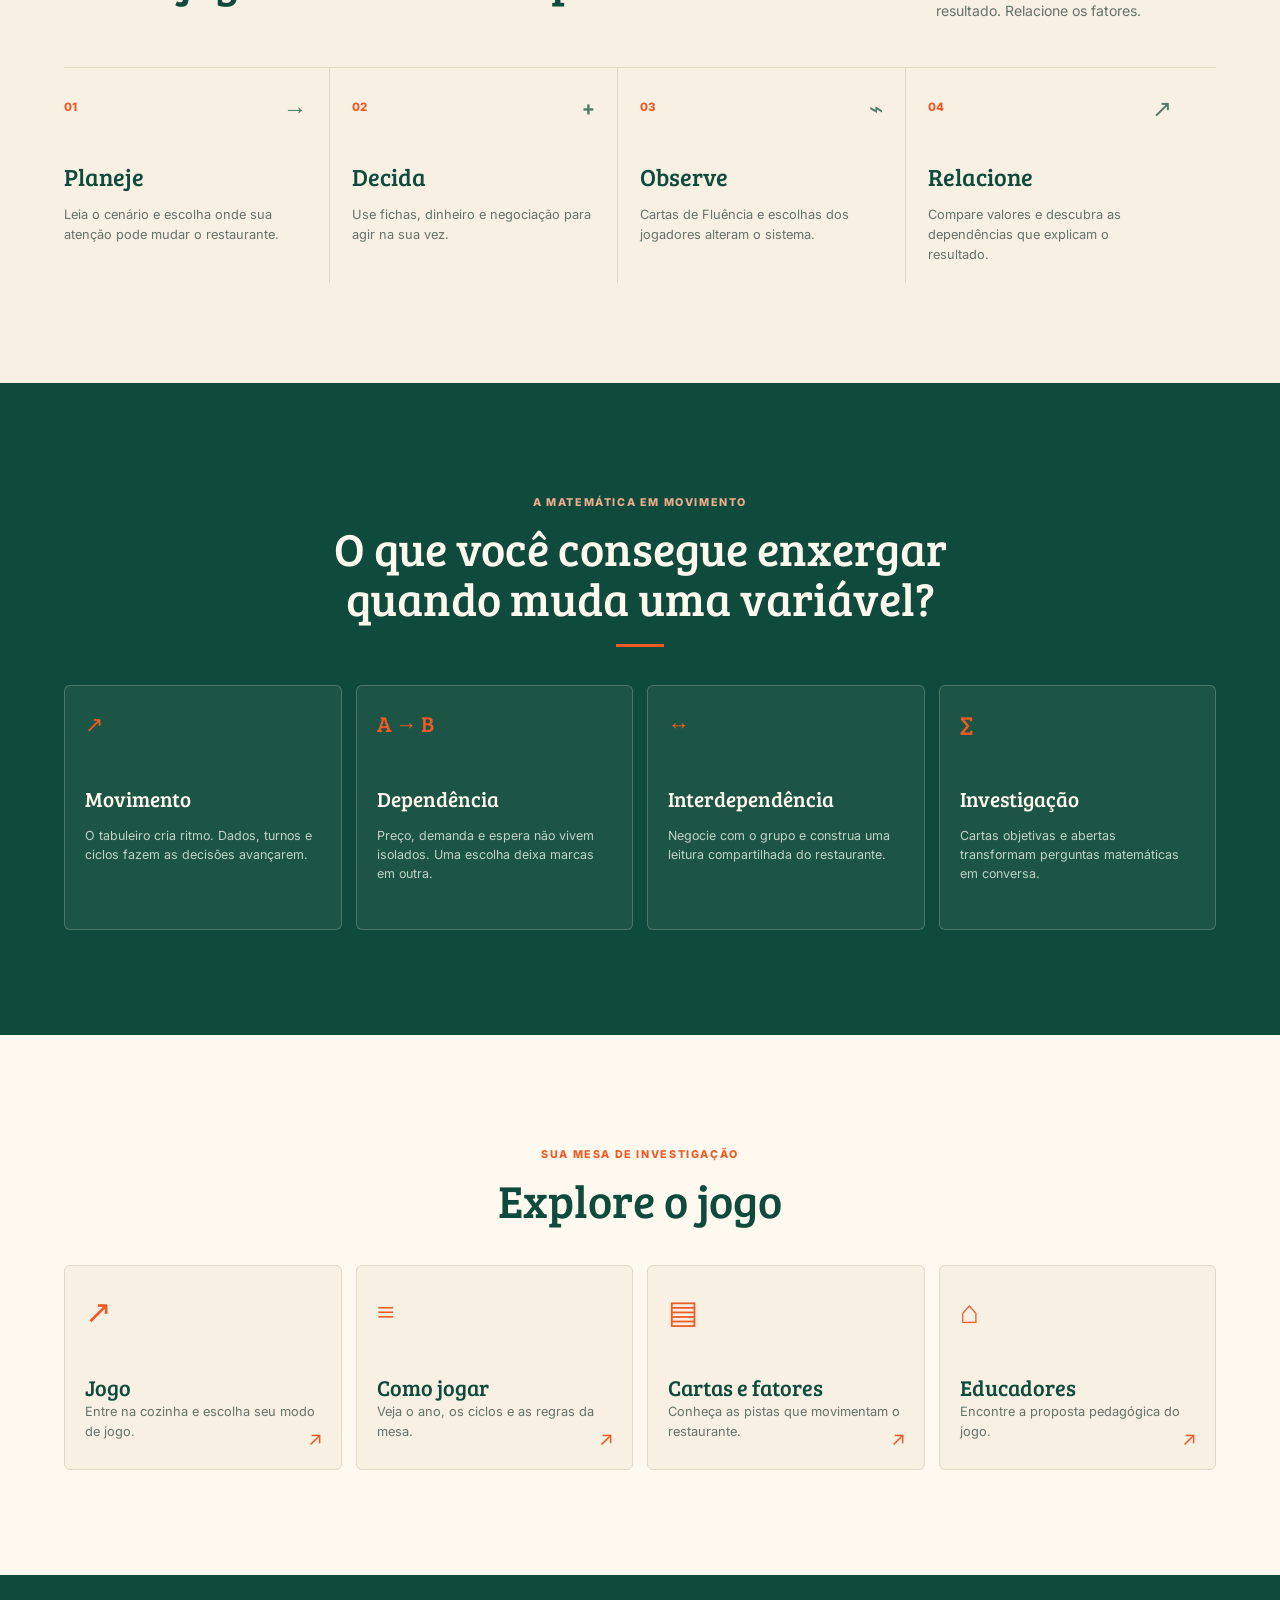
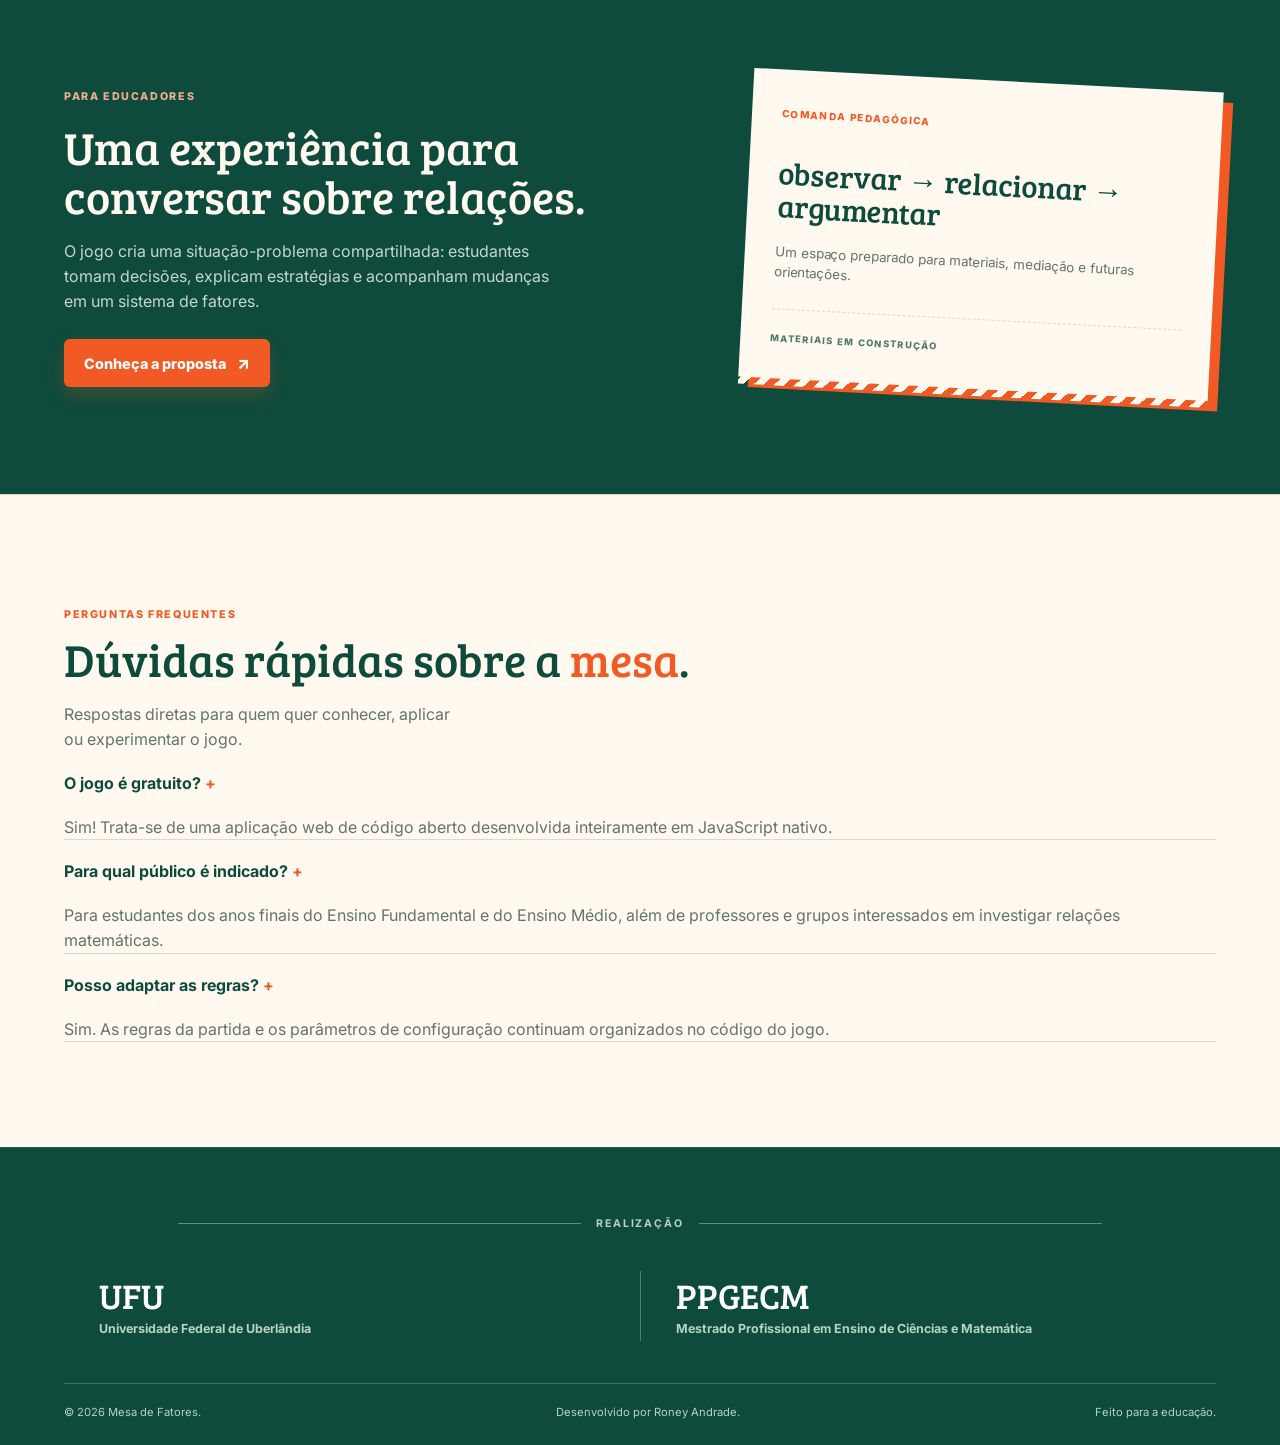
==== commit be1b5a9d: "Add floating feedback button" ====
--- a/index.html
+++ b/index.html
@@ -45,6 +45,7 @@
         <section id="faq" class="section-light border-top"><div class="section-container grid-faq"><div class="faq-intro"><span class="section-tag">PERGUNTAS FREQUENTES</span><h2 class="section-title">Dúvidas rápidas sobre a <span>mesa</span>.</h2><p>Respostas diretas para quem quer conhecer, aplicar ou experimentar o jogo.</p></div><div class="faq-accordion"><div class="faq-item" role="button" tabindex="0" aria-expanded="false" onclick="toggleFaq(this)" onkeydown="if(event.key==='Enter'||event.key===' ')toggleFaq(this)"><div class="faq-header">O jogo é gratuito? <span class="faq-icon">+</span></div><div class="faq-body">Sim! Trata-se de uma aplicação web de código aberto desenvolvida inteiramente em JavaScript nativo.</div></div><div class="faq-item" role="button" tabindex="0" aria-expanded="false" onclick="toggleFaq(this)" onkeydown="if(event.key==='Enter'||event.key===' ')toggleFaq(this)"><div class="faq-header">Para qual público é indicado? <span class="faq-icon">+</span></div><div class="faq-body">Para estudantes dos anos finais do Ensino Fundamental e do Ensino Médio, além de professores e grupos interessados em investigar relações matemáticas.</div></div><div class="faq-item" role="button" tabindex="0" aria-expanded="false" onclick="toggleFaq(this)" onkeydown="if(event.key==='Enter'||event.key===' ')toggleFaq(this)"><div class="faq-header">Posso adaptar as regras? <span class="faq-icon">+</span></div><div class="faq-body">Sim. As regras da partida e os parâmetros de configuração continuam organizados no código do jogo.</div></div></div></div></section>
     </main>
     <footer class="game-footer"><div class="footer-container"><div class="footer-brand"><span>REALIZAÇÃO</span></div><div class="footer-logos"><div class="logo-placeholder"><strong>UFU</strong><span>Universidade Federal de Uberlândia</span></div><div class="logo-placeholder"><strong>PPGECM</strong><span>Mestrado Profissional em Ensino de Ciências e Matemática</span></div></div><div class="footer-bottom"><span>&copy; 2026 Mesa de Fatores.</span><span>Desenvolvido por Roney Andrade.</span><span>Feito para a educação.</span></div></div></footer>
+    <a class="feedback-fab" href="https://docs.google.com/forms/d/e/1FAIpQLSeKaLUbMIuP1y5NQf4RBR1tPLxVI0T-Tg0SB0PxWj1w8XpTDA/viewform?usp=publish-editor" target="_blank" rel="noopener noreferrer" aria-label="Abrir formulário de feedback em uma nova aba" title="Enviar feedback">?</a>
     <div id="play-mode-modal" class="modal-overlay hidden"><div class="rules-box text-center" style="max-width: 450px;"><h2 style="color: var(--color-green-dark); margin-bottom: 10px;">Como deseja jogar?</h2><p style="color: var(--color-muted); font-size: 0.9rem; margin-bottom: 25px;">Escolha entre jogar no mesmo dispositivo ou conectar-se online com amigos.</p><div style="display:flex;flex-direction:column;gap:15px;"><button class="hero-btn-primary" style="width:100%;font-size:1.1rem;" onclick="selectGameMode('local')">Jogar local (mesmo dispositivo)</button><button class="hero-btn-primary" style="width:100%;font-size:1.1rem;" onclick="selectGameMode('online')">Jogar online (multiplayer P2P)</button></div><button class="menu-btn" style="margin-top:20px;background:transparent;text-decoration:underline;" onclick="closePlayModal()">Cancelar</button></div></div>
     <div id="rules-modal" class="modal-overlay hidden"><div class="rules-box rules-modal-box"><div class="rules-modal-header"><h2>Como jogar?</h2><button class="modal-close-btn" aria-label="Fechar regras" onclick="document.getElementById('rules-modal').classList.add('hidden')">✕</button></div><div class="rules-content"><p><strong>Objetivo:</strong> Administrar o restaurante compartilhado durante um ano e cumprir sua Carta de Objetivo no fechamento. Se mais de um jogador cumprir, vence quem tiver mais dinheiro em caixa; empate em dinheiro é declarado empate.</p><hr><ul><li><strong>Restaurante compartilhado:</strong> cada fator tem um único valor, usado por todos os jogadores e por todas as Cartas de Objetivo. Não é preciso ser gerente de um fator para cumprir o objetivo.</li><li><strong>Dados, turno, ciclo e ano:</strong> avance casas somando dois dados. O turno é individual; o ciclo termina quando todos jogam; o ano termina quando todos cruzam a PARTIDA e entram no Fechamento do Exercício.</li><li><strong>Fatores internos:</strong> 11 casas de gerência, com níveis de 0 a 3. Passe o mouse sobre uma casa para ver símbolo, nível, gerente, preço, taxa de visita e custos de intervenção.</li><li><strong>Intervenções:</strong> somente o gerente, na própria vez. Subir um nível custa dinheiro e fichas do tipo do fator; reduzir custa R$ 400 e 1 ficha, sem devolução.</li><li><strong>Taxas de visita:</strong> o visitante paga ao gerente. A taxa sobe 50% a cada nível acima do inicial e cai para 50% abaixo dele.</li><li><strong>Mercado e Cartas de Fluência:</strong> Combustível, Alimentos, Imposto e Juros ficam no centro do tabuleiro. Ao fim de cada ciclo, uma Carta de Fluência (cenário fictício) altera esses valores a partir da base, conforme o semestre; o efeito vale até o próximo sorteio.</li><li><strong>Festa Junina:</strong> o segundo semestre começa quando todos os jogadores ativos tiverem passado por ela.</li><li><strong>Fichas e investigação:</strong> os jogadores começam sem fichas. Centros de Observação e Cartas de Investigação (uma casa Sorte ou Revés em cada lado do tabuleiro) rendem ou tiram fichas.</li><li><strong>Saldo negativo:</strong> quem ficar com saldo negativo ao pagar taxa de visita, Multa da Vigilância Sanitária ou penalidade de carta é eliminado na hora, e suas gerências voltam a ficar disponíveis.</li><li><strong>Fechamento anual:</strong> se ninguém cumprir o objetivo, todos pagam R$ 2.000; quem não puder pagar é eliminado e suas gerências voltam a ficar disponíveis. O mercado volta à base e os fatores mantêm seus níveis.</li><li><strong>Negociações:</strong> continue propondo trocas de dinheiro e gerências; a gerência transferida mantém o nível do fator.</li><li><strong>Visibilidade:</strong> no mesmo dispositivo, Cartas de Objetivo, alterações, valores e gerentes ficam visíveis.</li></ul></div><button class="menu-btn danger-btn" onclick="document.getElementById('rules-modal').classList.add('hidden')">Fechar diretrizes</button></div></div>
     <script src="js/landing.js?v=20260913"></script>
--- a/css/style.css
+++ b/css/style.css
@@ -1111,6 +1111,14 @@
     background: var(--game-cream);
     color: var(--game-text);
     font-family: 'Inter', sans-serif;
+}
+
+.feedback-fab { position: fixed; right: 24px; bottom: 24px; z-index: 5000; display: grid; place-items: center; width: 62px; height: 62px; border-radius: 50%; background: #ff2f7d; color: #fff; box-shadow: 0 8px 18px rgba(31, 43, 40, .28); font-size: 2rem; font-weight: 400; line-height: 1; text-decoration: none; transition: transform .2s, box-shadow .2s; }
+.feedback-fab:hover { color: #fff; transform: translateY(-3px) scale(1.04); box-shadow: 0 12px 24px rgba(31, 43, 40, .34); }
+.feedback-fab:focus-visible { outline: 3px solid var(--color-green-dark); outline-offset: 4px; }
+
+@media (max-width: 680px) {
+    .feedback-fab { right: 16px; bottom: 16px; width: 56px; height: 56px; }
 }
 
 .game-page h1, .game-page h2, .game-page h3, .game-page h4,
@@ -1273,6 +1281,33 @@
 .game-page .room-qr { display: grid; place-items: center; min-width: 144px; min-height: 144px; padding: 6px; background: var(--game-ivory); border: 1px solid var(--game-border); }
 .game-page .room-qr img, .game-page .room-qr canvas { display: block; max-width: 100%; height: auto; }
 .game-page .room-invite p { margin: 0; color: #64736c; font-size: .68rem; }
+/* Resultado da partida */
+.game-page .result-modal-box { max-width: 540px; max-height: 92vh; overflow-y: auto; text-align: center; }
+.game-page .result-card { margin-bottom: 18px; padding: 20px 20px 16px; background: var(--game-ivory); border: 2px solid var(--game-orange); border-radius: 14px; color: var(--game-text); box-shadow: 0 0 0 5px rgba(241, 90, 36, .2); animation: result-pop .7s cubic-bezier(.34, 1.56, .64, 1); }
+.game-page .result-card.result-tie { border-color: #1e90ff; box-shadow: 0 0 0 5px rgba(30, 144, 255, .2); }
+.game-page .result-card.result-noWinner { border-color: #64748b; box-shadow: 0 0 0 5px rgba(100, 116, 139, .2); }
+.game-page .result-badge { background: var(--game-orange); letter-spacing: .12em; text-transform: uppercase; }
+.game-page .result-tie .result-badge { background: #1e90ff; }
+.game-page .result-noWinner .result-badge { background: #64748b; }
+.game-page .result-icon { margin: 4px 0 6px; font-size: 3.6rem; line-height: 1; }
+.game-page .result-title { margin: 0 0 6px; color: var(--game-green-dark); font: 1.75rem/1.15 'Bree Serif', serif; }
+.game-page .result-reason { max-width: 400px; margin: 0 auto 6px; color: #475569; font-size: .92rem; line-height: 1.45; }
+.game-page .result-context { max-width: 420px; margin: 0 auto 6px; color: #64736c; font-size: .75rem; font-style: italic; line-height: 1.4; }
+.game-page .result-standings { margin: 12px 0 0; padding: 0; border-top: 1px dashed var(--game-border); list-style: none; text-align: left; }
+.game-page .result-standings li { display: grid; grid-template-columns: 12px minmax(0, 1fr) auto; align-items: center; gap: 10px; padding: 8px 6px; border-bottom: 1px dashed var(--game-border); }
+.game-page .result-standings li.is-winner { background: rgba(241, 90, 36, .09); border-radius: 6px; }
+.game-page .result-standings li.is-eliminated { opacity: .6; }
+.game-page .result-dot { width: 12px; height: 12px; border: 1.5px solid #fff; border-radius: 50%; box-shadow: 0 0 0 1px rgba(0, 0, 0, .2); }
+.game-page .result-player strong { display: block; color: var(--game-green-dark); font-size: .9rem; }
+.game-page .result-player small { display: block; color: #64736c; font-size: .72rem; line-height: 1.35; }
+.game-page .result-money { color: var(--game-green-dark); font-size: .85rem; font-weight: 700; white-space: nowrap; }
+@keyframes result-pop { from { opacity: 0; transform: perspective(800px) rotateY(80deg) scale(.9); } to { opacity: 1; transform: none; } }
+@media (prefers-reduced-motion: reduce) { .game-page .result-card { animation: none; } }
+/* Escolha do número de jogadores */
+.game-page .player-setup-box { max-width: 460px; }
+.game-page .player-setup-box h2 { margin-bottom: 10px; color: #1e90ff; }
+.game-page .player-setup-note { margin-bottom: 18px; color: #cbd5e1; font-size: .9rem; line-height: 1.45; }
+.game-page .player-setup-back { margin-top: 16px; background: transparent; color: #94a3b8; text-decoration: underline; }
 
 @media (max-width: 1180px) {
     .game-page .control-panel { flex-basis: 300px; width: 300px; }
@@ -1305,4 +1340,5 @@
     .game-page .market-event { margin-top: 6px; }.game-page #restaurant-event-name { font-size: .74rem; }.game-page .market-event-text { font-size: .54rem; }.game-page #restaurant-event-effects { font-size: .56rem; }
     .game-page .market-legend { gap: 2px 10px; margin-top: 6px; padding-top: 5px; font-size: .52rem; }
     .game-page .control-panel { display: flex; width: 100%; }.game-page .status-box, .game-page .players-box, .game-page .event-box { width: 100%; }
-}
+    .game-page .result-modal-box { padding: 18px; }.game-page .result-card { padding: 16px 12px 12px; }.game-page .result-title { font-size: 1.35rem; }.game-page .result-icon { font-size: 2.8rem; }
+}
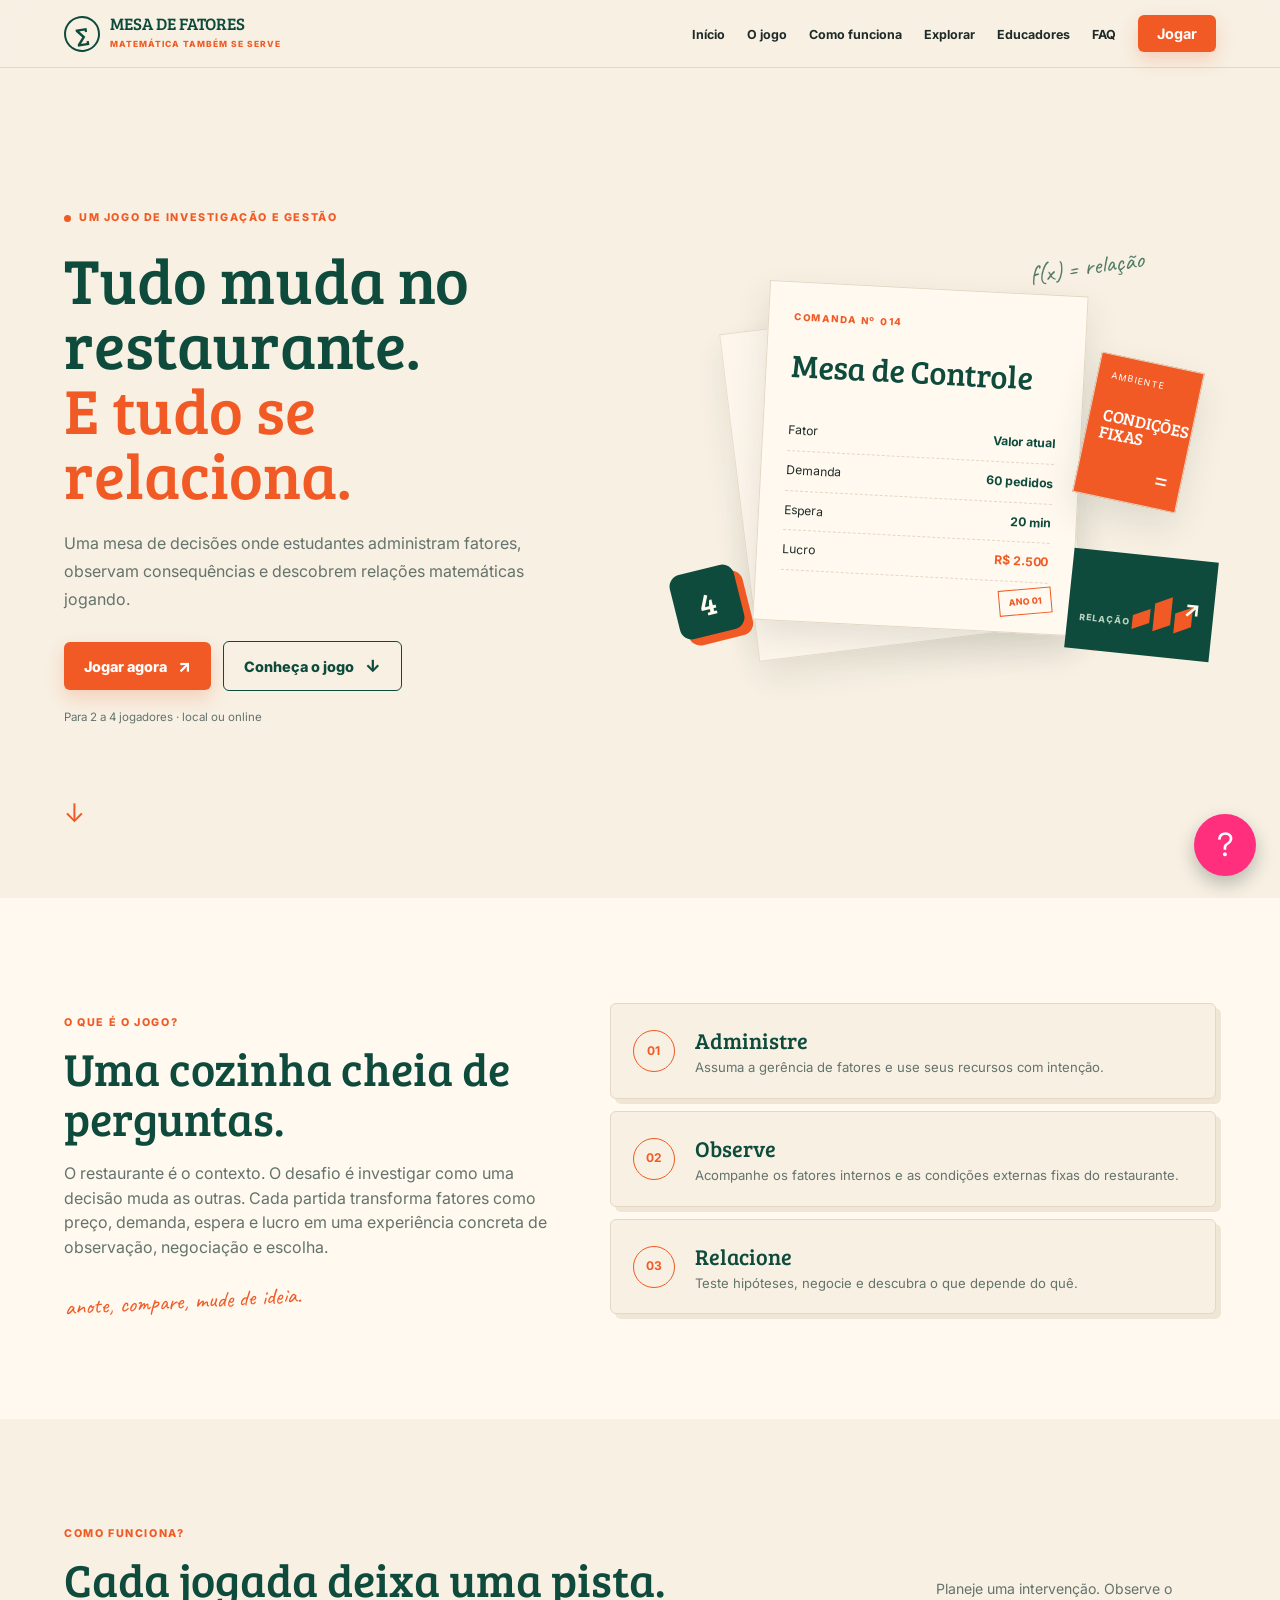
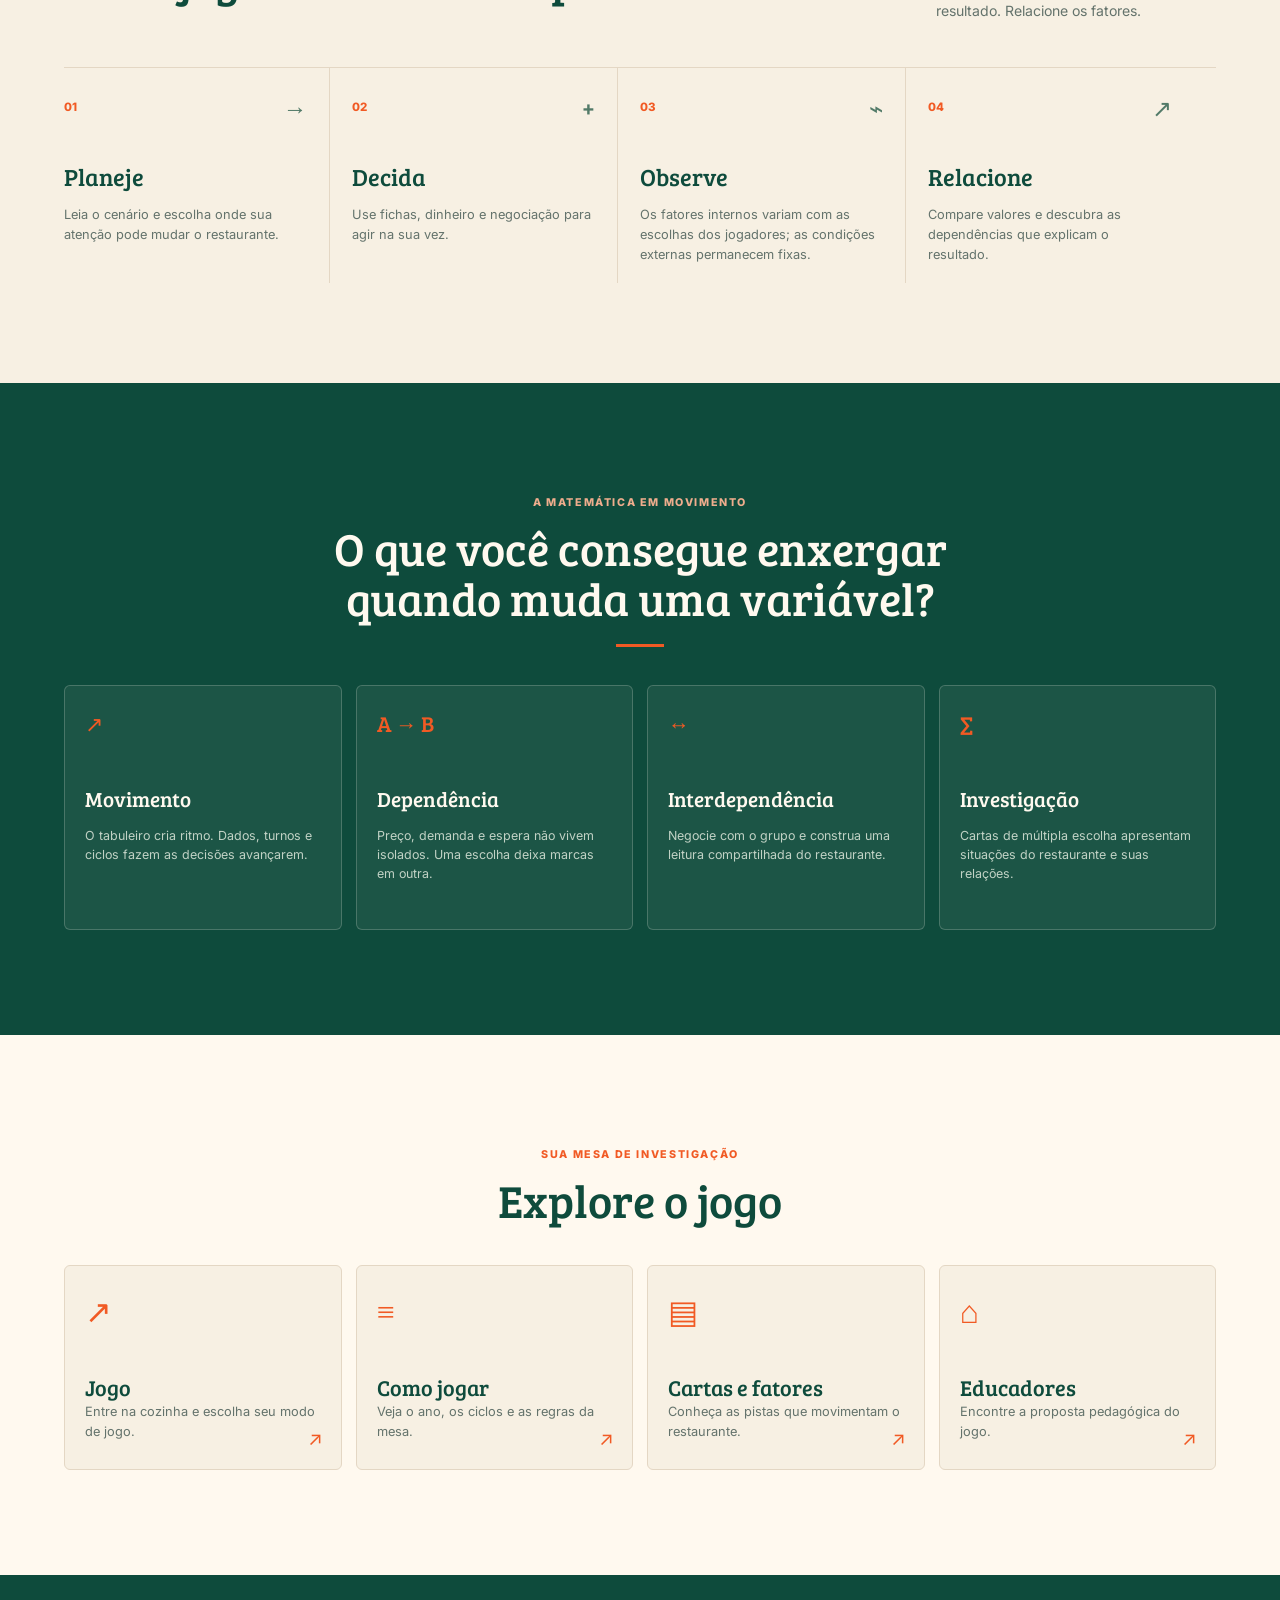
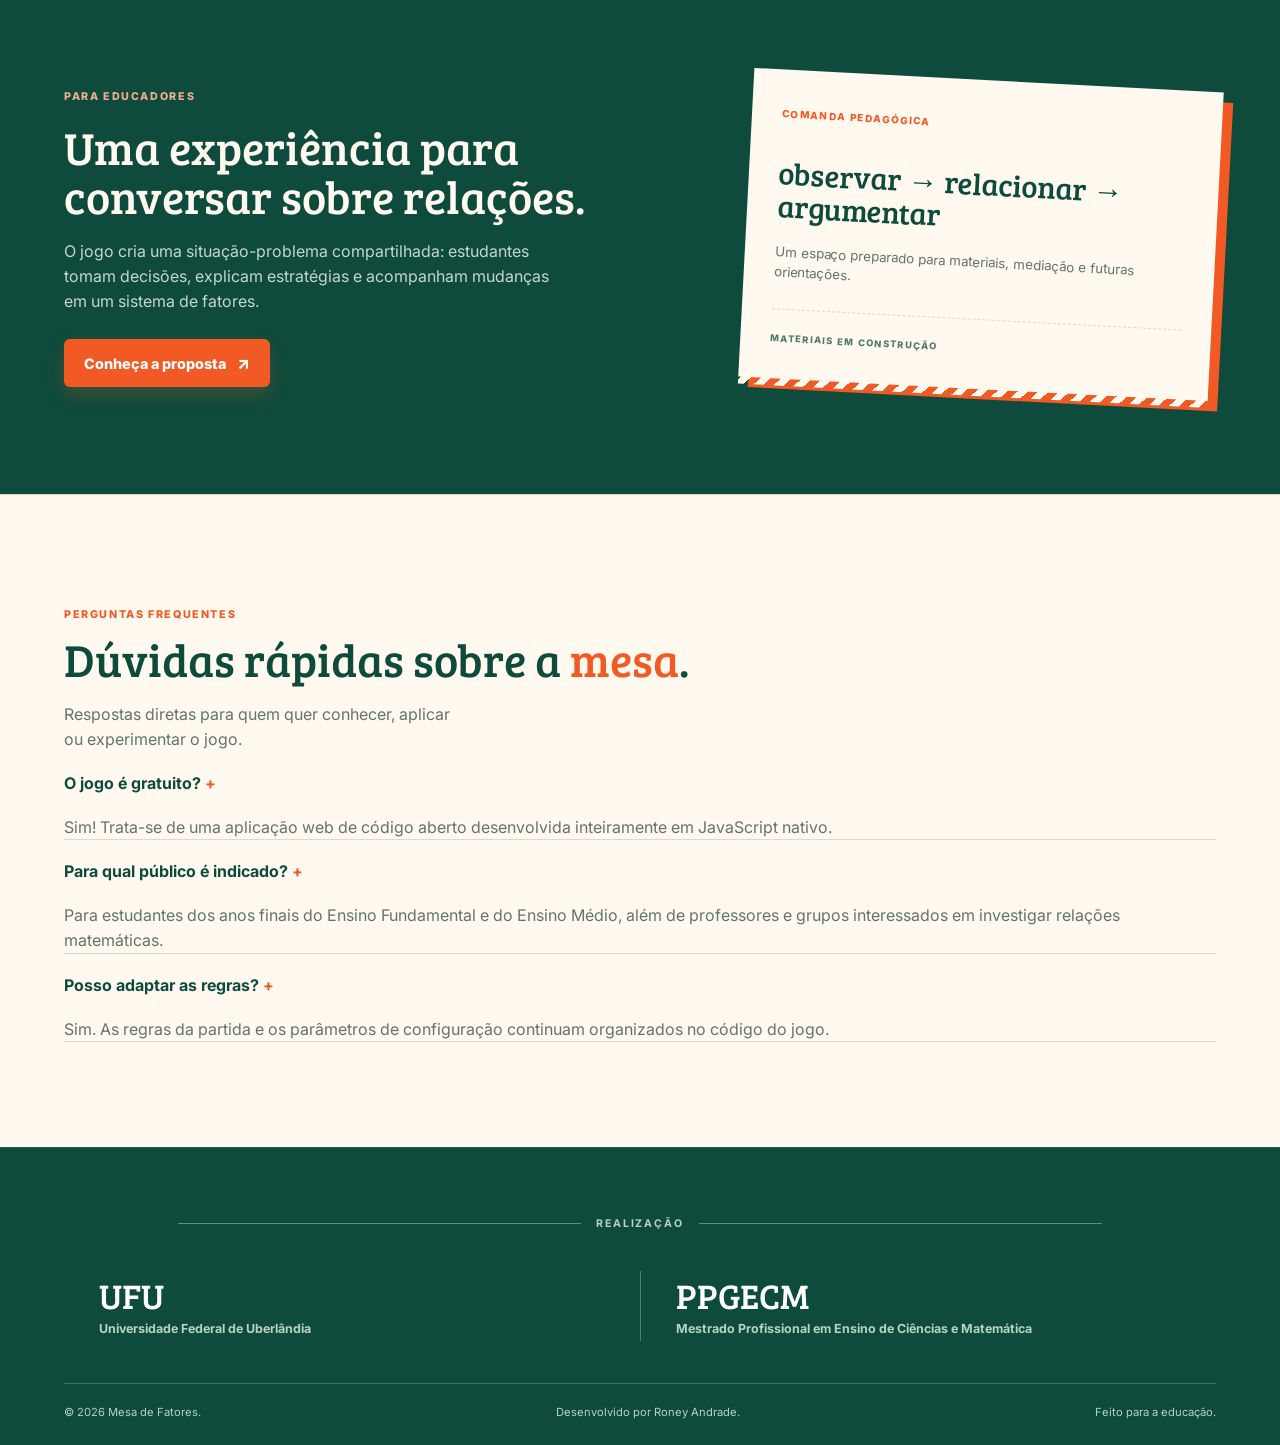
==== commit e93a35ff: "Atualiza fatores fixos e cartas de sorte ou revés" ====
--- a/index.html
+++ b/index.html
@@ -33,13 +33,13 @@
                 <div class="hero-visual"><div class="dashboard-scene" aria-label="Painel visual com fatores do restaurante">
                     <div class="scene-scribble scribble-top">f(x) = relação</div><div class="scene-paper scene-paper-back"></div>
                     <div class="scene-paper scene-paper-main"><div class="paper-kicker">COMANDA Nº 014</div><div class="paper-title">Mesa de Controle</div><div class="paper-line"><span>Fator</span><strong>Valor atual</strong></div><div class="paper-line"><span>Demanda</span><strong>60 pedidos</strong></div><div class="paper-line"><span>Espera</span><strong>20 min</strong></div><div class="paper-line"><span>Lucro</span><strong class="orange-text">R$ 2.500</strong></div><div class="paper-stamp">ANO 01</div></div>
-                    <div class="scene-die" aria-hidden="true"><span>4</span></div><div class="scene-chart" aria-hidden="true"><span class="chart-label">RELAÇÃO</span><i></i><i></i><i></i><i></i><b>↗</b></div><div class="scene-card scene-card-orange"><small>CARTA</small><strong>CARTA DE<br>FLUÊNCIA</strong><span>+</span></div>
+                    <div class="scene-die" aria-hidden="true"><span>4</span></div><div class="scene-chart" aria-hidden="true"><span class="chart-label">RELAÇÃO</span><i></i><i></i><i></i><i></i><b>↗</b></div><div class="scene-card scene-card-orange"><small>AMBIENTE</small><strong>CONDIÇÕES<br>FIXAS</strong><span>=</span></div>
                 </div></div>
             </div><a href="#about" class="scroll-arrow" aria-label="Rolar para conhecer o jogo">↓</a>
         </section>
-        <section id="about" class="section-light"><div class="section-container grid-2"><div class="text-block"><span class="section-tag">O QUE É O JOGO?</span><h2 class="section-title">Uma cozinha cheia de perguntas.</h2><p>O restaurante é o contexto. O desafio é investigar como uma decisão muda as outras. Cada partida transforma fatores como preço, demanda, espera e lucro em uma experiência concreta de observação, negociação e escolha.</p><p class="hand-note">anote, compare, mude de ideia.</p></div><div class="cards-step-container"><div class="step-card"><div class="step-number">01</div><div><h3>Administre</h3><p>Assuma a gerência de fatores e use seus recursos com intenção.</p></div></div><div class="step-card"><div class="step-number">02</div><div><h3>Observe</h3><p>Acompanhe valores, Cartas de Fluência e efeitos que atravessam o ano.</p></div></div><div class="step-card"><div class="step-number">03</div><div><h3>Relacione</h3><p>Teste hipóteses, negocie e descubra o que depende do quê.</p></div></div></div></div></section>
-        <section id="how" class="section-process"><div class="section-container"><div class="section-heading-row"><div><span class="section-tag">COMO FUNCIONA?</span><h2 class="section-title">Cada jogada deixa uma pista.</h2></div><p class="heading-aside">Planeje uma intervenção. Observe o resultado. Relacione os fatores.</p></div><div class="process-grid"><article class="process-card"><span class="process-number">01</span><span class="process-icon">→</span><h3>Planeje</h3><p>Leia o cenário e escolha onde sua atenção pode mudar o restaurante.</p></article><article class="process-card"><span class="process-number">02</span><span class="process-icon">+</span><h3>Decida</h3><p>Use fichas, dinheiro e negociação para agir na sua vez.</p></article><article class="process-card"><span class="process-number">03</span><span class="process-icon">⌁</span><h3>Observe</h3><p>Cartas de Fluência e escolhas dos jogadores alteram o sistema.</p></article><article class="process-card"><span class="process-number">04</span><span class="process-icon">↗</span><h3>Relacione</h3><p>Compare valores e descubra as dependências que explicam o resultado.</p></article></div></div></section>
-        <section id="benefits" class="section-dark"><div class="section-container text-center"><span class="section-tag section-tag-light">A MATEMÁTICA EM MOVIMENTO</span><h2 class="section-title text-white">O que você consegue enxergar<br>quando muda uma variável?</h2><div class="accent-bar"></div><div class="benefits-grid"><div class="benefit-card"><div class="concept-glyph">↗</div><h3>Movimento</h3><p>O tabuleiro cria ritmo. Dados, turnos e ciclos fazem as decisões avançarem.</p></div><div class="benefit-card"><div class="concept-glyph">A → B</div><h3>Dependência</h3><p>Preço, demanda e espera não vivem isolados. Uma escolha deixa marcas em outra.</p></div><div class="benefit-card"><div class="concept-glyph">↔</div><h3>Interdependência</h3><p>Negocie com o grupo e construa uma leitura compartilhada do restaurante.</p></div><div class="benefit-card"><div class="concept-glyph">∑</div><h3>Investigação</h3><p>Cartas objetivas e abertas transformam perguntas matemáticas em conversa.</p></div></div></div></section>
+        <section id="about" class="section-light"><div class="section-container grid-2"><div class="text-block"><span class="section-tag">O QUE É O JOGO?</span><h2 class="section-title">Uma cozinha cheia de perguntas.</h2><p>O restaurante é o contexto. O desafio é investigar como uma decisão muda as outras. Cada partida transforma fatores como preço, demanda, espera e lucro em uma experiência concreta de observação, negociação e escolha.</p><p class="hand-note">anote, compare, mude de ideia.</p></div><div class="cards-step-container"><div class="step-card"><div class="step-number">01</div><div><h3>Administre</h3><p>Assuma a gerência de fatores e use seus recursos com intenção.</p></div></div><div class="step-card"><div class="step-number">02</div><div><h3>Observe</h3><p>Acompanhe os fatores internos e as condições externas fixas do restaurante.</p></div></div><div class="step-card"><div class="step-number">03</div><div><h3>Relacione</h3><p>Teste hipóteses, negocie e descubra o que depende do quê.</p></div></div></div></div></section>
+        <section id="how" class="section-process"><div class="section-container"><div class="section-heading-row"><div><span class="section-tag">COMO FUNCIONA?</span><h2 class="section-title">Cada jogada deixa uma pista.</h2></div><p class="heading-aside">Planeje uma intervenção. Observe o resultado. Relacione os fatores.</p></div><div class="process-grid"><article class="process-card"><span class="process-number">01</span><span class="process-icon">→</span><h3>Planeje</h3><p>Leia o cenário e escolha onde sua atenção pode mudar o restaurante.</p></article><article class="process-card"><span class="process-number">02</span><span class="process-icon">+</span><h3>Decida</h3><p>Use fichas, dinheiro e negociação para agir na sua vez.</p></article><article class="process-card"><span class="process-number">03</span><span class="process-icon">⌁</span><h3>Observe</h3><p>Os fatores internos variam com as escolhas dos jogadores; as condições externas permanecem fixas.</p></article><article class="process-card"><span class="process-number">04</span><span class="process-icon">↗</span><h3>Relacione</h3><p>Compare valores e descubra as dependências que explicam o resultado.</p></article></div></div></section>
+        <section id="benefits" class="section-dark"><div class="section-container text-center"><span class="section-tag section-tag-light">A MATEMÁTICA EM MOVIMENTO</span><h2 class="section-title text-white">O que você consegue enxergar<br>quando muda uma variável?</h2><div class="accent-bar"></div><div class="benefits-grid"><div class="benefit-card"><div class="concept-glyph">↗</div><h3>Movimento</h3><p>O tabuleiro cria ritmo. Dados, turnos e ciclos fazem as decisões avançarem.</p></div><div class="benefit-card"><div class="concept-glyph">A → B</div><h3>Dependência</h3><p>Preço, demanda e espera não vivem isolados. Uma escolha deixa marcas em outra.</p></div><div class="benefit-card"><div class="concept-glyph">↔</div><h3>Interdependência</h3><p>Negocie com o grupo e construa uma leitura compartilhada do restaurante.</p></div><div class="benefit-card"><div class="concept-glyph">∑</div><h3>Investigação</h3><p>Cartas de múltipla escolha apresentam situações do restaurante e suas relações.</p></div></div></div></section>
         <section id="explore" class="section-light"><div class="section-container text-center"><span class="section-tag">SUA MESA DE INVESTIGAÇÃO</span><h2 class="section-title">Explore o jogo</h2><div class="explore-row"><div class="explore-item" onclick="openPlayModal()"><div class="ex-icon">↗</div><h4>Jogo</h4><p>Entre na cozinha e escolha seu modo de jogo.</p><span class="card-arrow">↗</span></div><div class="explore-item" onclick="document.getElementById('rules-modal').classList.remove('hidden')"><div class="ex-icon">≡</div><h4>Como jogar</h4><p>Veja o ano, os ciclos e as regras da mesa.</p><span class="card-arrow">↗</span></div><div class="explore-item" onclick="alert('Materiais de cartas e fatores em construção.')"><div class="ex-icon">▤</div><h4>Cartas e fatores</h4><p>Conheça as pistas que movimentam o restaurante.</p><span class="card-arrow">↗</span></div><div class="explore-item" onclick="document.getElementById('educators').scrollIntoView({behavior:'smooth'})"><div class="ex-icon">⌂</div><h4>Educadores</h4><p>Encontre a proposta pedagógica do jogo.</p><span class="card-arrow">↗</span></div></div></div></section>
         <section id="educators" class="educator-section"><div class="section-container educator-layout"><div><span class="section-tag section-tag-light">PARA EDUCADORES</span><h2 class="section-title text-white">Uma experiência para conversar sobre relações.</h2><p>O jogo cria uma situação-problema compartilhada: estudantes tomam decisões, explicam estratégias e acompanham mudanças em um sistema de fatores.</p><button class="hero-btn-primary" onclick="document.getElementById('rules-modal').classList.remove('hidden')">Conheça a proposta <span aria-hidden="true">↗</span></button></div><div class="educator-ticket"><span>COMANDA PEDAGÓGICA</span><strong>observar → relacionar → argumentar</strong><small>Um espaço preparado para materiais, mediação e futuras orientações.</small><div class="ticket-rule"></div><span class="ticket-placeholder">MATERIAIS EM CONSTRUÇÃO</span></div></div></section>
         <section id="faq" class="section-light border-top"><div class="section-container grid-faq"><div class="faq-intro"><span class="section-tag">PERGUNTAS FREQUENTES</span><h2 class="section-title">Dúvidas rápidas sobre a <span>mesa</span>.</h2><p>Respostas diretas para quem quer conhecer, aplicar ou experimentar o jogo.</p></div><div class="faq-accordion"><div class="faq-item" role="button" tabindex="0" aria-expanded="false" onclick="toggleFaq(this)" onkeydown="if(event.key==='Enter'||event.key===' ')toggleFaq(this)"><div class="faq-header">O jogo é gratuito? <span class="faq-icon">+</span></div><div class="faq-body">Sim! Trata-se de uma aplicação web de código aberto desenvolvida inteiramente em JavaScript nativo.</div></div><div class="faq-item" role="button" tabindex="0" aria-expanded="false" onclick="toggleFaq(this)" onkeydown="if(event.key==='Enter'||event.key===' ')toggleFaq(this)"><div class="faq-header">Para qual público é indicado? <span class="faq-icon">+</span></div><div class="faq-body">Para estudantes dos anos finais do Ensino Fundamental e do Ensino Médio, além de professores e grupos interessados em investigar relações matemáticas.</div></div><div class="faq-item" role="button" tabindex="0" aria-expanded="false" onclick="toggleFaq(this)" onkeydown="if(event.key==='Enter'||event.key===' ')toggleFaq(this)"><div class="faq-header">Posso adaptar as regras? <span class="faq-icon">+</span></div><div class="faq-body">Sim. As regras da partida e os parâmetros de configuração continuam organizados no código do jogo.</div></div></div></div></section>
@@ -47,7 +47,7 @@
     <footer class="game-footer"><div class="footer-container"><div class="footer-brand"><span>REALIZAÇÃO</span></div><div class="footer-logos"><div class="logo-placeholder"><strong>UFU</strong><span>Universidade Federal de Uberlândia</span></div><div class="logo-placeholder"><strong>PPGECM</strong><span>Mestrado Profissional em Ensino de Ciências e Matemática</span></div></div><div class="footer-bottom"><span>&copy; 2026 Mesa de Fatores.</span><span>Desenvolvido por Roney Andrade.</span><span>Feito para a educação.</span></div></div></footer>
     <a class="feedback-fab" href="https://docs.google.com/forms/d/e/1FAIpQLSeKaLUbMIuP1y5NQf4RBR1tPLxVI0T-Tg0SB0PxWj1w8XpTDA/viewform?usp=publish-editor" target="_blank" rel="noopener noreferrer" aria-label="Abrir formulário de feedback em uma nova aba" title="Enviar feedback">?</a>
     <div id="play-mode-modal" class="modal-overlay hidden"><div class="rules-box text-center" style="max-width: 450px;"><h2 style="color: var(--color-green-dark); margin-bottom: 10px;">Como deseja jogar?</h2><p style="color: var(--color-muted); font-size: 0.9rem; margin-bottom: 25px;">Escolha entre jogar no mesmo dispositivo ou conectar-se online com amigos.</p><div style="display:flex;flex-direction:column;gap:15px;"><button class="hero-btn-primary" style="width:100%;font-size:1.1rem;" onclick="selectGameMode('local')">Jogar local (mesmo dispositivo)</button><button class="hero-btn-primary" style="width:100%;font-size:1.1rem;" onclick="selectGameMode('online')">Jogar online (multiplayer P2P)</button></div><button class="menu-btn" style="margin-top:20px;background:transparent;text-decoration:underline;" onclick="closePlayModal()">Cancelar</button></div></div>
-    <div id="rules-modal" class="modal-overlay hidden"><div class="rules-box rules-modal-box"><div class="rules-modal-header"><h2>Como jogar?</h2><button class="modal-close-btn" aria-label="Fechar regras" onclick="document.getElementById('rules-modal').classList.add('hidden')">✕</button></div><div class="rules-content"><p><strong>Objetivo:</strong> Administrar o restaurante compartilhado durante um ano e cumprir sua Carta de Objetivo no fechamento. Se mais de um jogador cumprir, vence quem tiver mais dinheiro em caixa; empate em dinheiro é declarado empate.</p><hr><ul><li><strong>Restaurante compartilhado:</strong> cada fator tem um único valor, usado por todos os jogadores e por todas as Cartas de Objetivo. Não é preciso ser gerente de um fator para cumprir o objetivo.</li><li><strong>Dados, turno, ciclo e ano:</strong> avance casas somando dois dados. O turno é individual; o ciclo termina quando todos jogam; o ano termina quando todos cruzam a PARTIDA e entram no Fechamento do Exercício.</li><li><strong>Fatores internos:</strong> 11 casas de gerência, com níveis de 0 a 3. Passe o mouse sobre uma casa para ver símbolo, nível, gerente, preço, taxa de visita e custos de intervenção.</li><li><strong>Intervenções:</strong> somente o gerente, na própria vez. Subir um nível custa dinheiro e fichas do tipo do fator; reduzir custa R$ 400 e 1 ficha, sem devolução.</li><li><strong>Taxas de visita:</strong> o visitante paga ao gerente. A taxa sobe 50% a cada nível acima do inicial e cai para 50% abaixo dele.</li><li><strong>Mercado e Cartas de Fluência:</strong> Combustível, Alimentos, Imposto e Juros ficam no centro do tabuleiro. Ao fim de cada ciclo, uma Carta de Fluência (cenário fictício) altera esses valores a partir da base, conforme o semestre; o efeito vale até o próximo sorteio.</li><li><strong>Festa Junina:</strong> o segundo semestre começa quando todos os jogadores ativos tiverem passado por ela.</li><li><strong>Fichas e investigação:</strong> os jogadores começam sem fichas. Centros de Observação e Cartas de Investigação (uma casa Sorte ou Revés em cada lado do tabuleiro) rendem ou tiram fichas.</li><li><strong>Saldo negativo:</strong> quem ficar com saldo negativo ao pagar taxa de visita, Multa da Vigilância Sanitária ou penalidade de carta é eliminado na hora, e suas gerências voltam a ficar disponíveis.</li><li><strong>Fechamento anual:</strong> se ninguém cumprir o objetivo, todos pagam R$ 2.000; quem não puder pagar é eliminado e suas gerências voltam a ficar disponíveis. O mercado volta à base e os fatores mantêm seus níveis.</li><li><strong>Negociações:</strong> continue propondo trocas de dinheiro e gerências; a gerência transferida mantém o nível do fator.</li><li><strong>Visibilidade:</strong> no mesmo dispositivo, Cartas de Objetivo, alterações, valores e gerentes ficam visíveis.</li></ul></div><button class="menu-btn danger-btn" onclick="document.getElementById('rules-modal').classList.add('hidden')">Fechar diretrizes</button></div></div>
+    <div id="rules-modal" class="modal-overlay hidden"><div class="rules-box rules-modal-box"><div class="rules-modal-header"><h2>Como jogar?</h2><button class="modal-close-btn" aria-label="Fechar regras" onclick="document.getElementById('rules-modal').classList.add('hidden')">✕</button></div><div class="rules-content"><p><strong>Objetivo:</strong> Administrar o restaurante compartilhado durante um ano e cumprir sua Carta de Objetivo no fechamento. Se mais de um jogador cumprir, vence quem tiver mais dinheiro em caixa; empate em dinheiro é declarado empate.</p><hr><ul><li><strong>Restaurante compartilhado:</strong> cada fator tem um único valor, usado por todos os jogadores e por todas as Cartas de Objetivo. Não é preciso ser gerente de um fator para cumprir o objetivo.</li><li><strong>Dados, turno, ciclo e ano:</strong> avance casas somando dois dados. O turno é individual; o ciclo termina quando todos jogam; o ano termina quando todos cruzam a PARTIDA e entram no Fechamento do Exercício.</li><li><strong>Fatores internos:</strong> são aspectos do restaurante administrados pelos jogadores nas 11 casas de gerência. Seus valores são globais e podem variar por intervenção do gerente.</li><li><strong>Intervenções:</strong> somente o gerente, na própria vez. Subir um nível custa dinheiro e fichas do tipo do fator; reduzir custa R$ 400 e 1 ficha, sem devolução.</li><li><strong>Taxas de visita:</strong> o visitante paga ao gerente. A taxa sobe 50% a cada nível acima do inicial e cai para 50% abaixo dele.</li><li><strong>Condições externas:</strong> ficam no centro do tabuleiro e não podem ser controladas pelo restaurante: Custo do Combustível (R$ 6,00/L), Custo dos Alimentos (R$ 20,00/kg), Imposto (10%) e Taxa Básica de Juros (12% a.a.). Permanecem fixas durante toda a partida e são parâmetros das Cartas de Objetivo.</li><li><strong>Festa Junina:</strong> o segundo semestre começa quando todos os jogadores ativos tiverem passado por ela.</li><li><strong>Fichas:</strong> os jogadores começam sem fichas. Centros de Observação e respostas às Cartas de Sorte ou Revés podem conceder ou retirar fichas.</li><li><strong>Cartas de Sorte ou Revés:</strong> apresentam situações do restaurante e perguntas de múltipla escolha sobre as relações entre as grandezas do jogo, com quatro alternativas e uma resposta correta. As respostas acionam recompensas ou penalidades conforme o modo escolhido.</li><li><strong>Saldo negativo:</strong> quem ficar com saldo negativo ao pagar taxa de visita, Multa da Vigilância Sanitária ou penalidade de carta é eliminado na hora, e suas gerências voltam a ficar disponíveis.</li><li><strong>Fechamento anual:</strong> se ninguém cumprir o objetivo, todos pagam R$ 2.000; quem não puder pagar é eliminado e suas gerências voltam a ficar disponíveis. As condições externas permanecem fixas e os fatores internos mantêm seus níveis.</li><li><strong>Negociações:</strong> continue propondo trocas de dinheiro e gerências; a gerência transferida mantém o nível do fator.</li><li><strong>Visibilidade:</strong> no mesmo dispositivo, Cartas de Objetivo, alterações, valores e gerentes ficam visíveis.</li></ul></div><button class="menu-btn danger-btn" onclick="document.getElementById('rules-modal').classList.add('hidden')">Fechar diretrizes</button></div></div>
     <script src="js/landing.js?v=20260913"></script>
 </body>
 </html>
--- a/css/style.css
+++ b/css/style.css
@@ -364,33 +364,6 @@
     margin: 4px 0;
 }
 
-.market-event {
-    display: flex;
-    flex-direction: column;
-    gap: 4px;
-}
-
-.market-event-label {
-    font-size: 0.62rem;
-    letter-spacing: 0.12em;
-    text-transform: uppercase;
-    color: #93c5fd;
-    opacity: 0.9;
-}
-
-.market-event-name {
-    color: #fbbf24;
-    font-size: 0.72rem;
-    font-weight: 700;
-    line-height: 1.3;
-}
-
-.market-event-effects {
-    font-size: 0.66rem;
-    color: #d7e6f2;
-    line-height: 1.4;
-}
-
 .space {
     background: #edf0e2;
     border: 1px solid rgba(0, 0, 0, 0.12);
@@ -437,8 +410,29 @@
     word-break: break-word;
     overflow-wrap: anywhere;
     white-space: normal;
-    display: block;
+    display: flex;
+    flex-direction: column;
+    align-items: center;
+    justify-content: center;
+    gap: 2px;
     font-size: inherit;
+}
+
+.space-factor-code {
+    display: inline-block;
+    font-size: 0.7em;
+    font-weight: 900;
+    line-height: 1;
+    color: #0f172a;
+    background: rgba(255, 255, 255, 0.42);
+    border-radius: 999px;
+    padding: 2px 5px;
+    border: 1px solid rgba(15, 23, 42, 0.15);
+}
+
+.space-factor-label {
+    display: inline-block;
+    line-height: 1.15;
 }
 
 .factor-controllable .property-tag { background: linear-gradient(90deg, #166534, #15803d); }
@@ -517,6 +511,78 @@
     border-radius: 8px;
     cursor: pointer;
     width: 100%;
+}
+
+.purchase-decision-panel {
+    width: min(82%, 520px);
+    margin: 0 auto 12px;
+    z-index: 8;
+    display: none;
+    background: linear-gradient(180deg, rgba(255,255,255,0.11), rgba(255,255,255,0.04));
+    border: 2px solid rgba(251, 191, 36, 0.8);
+    border-radius: 12px;
+    padding: 12px 12px 8px;
+    box-shadow: 0 12px 24px rgba(15, 23, 42, 0.18);
+    pointer-events: auto;
+}
+
+.purchase-decision-panel.is-visible {
+    display: block;
+}
+
+.purchase-decision-box {
+    margin-bottom: 12px;
+    background: linear-gradient(180deg, rgba(9, 30, 40, 0.96), rgba(17, 42, 56, 0.96));
+    color: #ecfeff;
+    padding: 12px 14px;
+    border: 1px solid rgba(125, 211, 252, 0.45);
+    border-radius: 10px;
+    box-shadow: inset 0 0 0 1px rgba(255, 255, 255, 0.04);
+}
+
+.purchase-decision-header {
+    font-size: 1rem;
+    font-weight: 800;
+    line-height: 1.35;
+    color: #f8fafc;
+}
+
+.purchase-decision-price {
+    margin-top: 6px;
+    font-size: 0.8rem;
+    color: #bae6fd;
+}
+
+.purchase-decision-actions {
+    display: flex;
+    gap: 10px;
+    margin-top: 10px;
+}
+
+.purchase-btn {
+    flex: 1 1 0;
+    min-height: 38px;
+    padding: 8px 10px;
+    color: #fff;
+    border: none;
+    border-radius: 6px;
+    font-size: 0.82rem;
+    font-weight: 700;
+    cursor: pointer;
+    transition: transform 0.12s ease, filter 0.12s ease;
+}
+
+.purchase-btn:hover {
+    transform: translateY(-1px);
+    filter: brightness(1.06);
+}
+
+.purchase-btn-buy {
+    background: linear-gradient(180deg, #2e7d32 0%, #1f5f27 100%);
+}
+
+.purchase-btn-pass {
+    background: linear-gradient(180deg, #c62828 0%, #9c1d1d 100%);
 }
 
 .dice-3d-wrapper {
@@ -587,6 +653,255 @@
     animation: dice-pop 0.3s ease-out;
 }
 
+.board-column {
+    display: flex;
+    flex-direction: column;
+    gap: 16px;
+    flex: 1 1 auto;
+    min-width: 0;
+}
+
+.player-objective-focus {
+    display: none;
+    width: min(100%, 700px);
+    margin: 0 auto;
+}
+
+.player-objective-focus.is-visible {
+    display: block;
+}
+
+.player-objective-card {
+    background: linear-gradient(180deg, #f4efe8 0%, #f1e5d5 100%);
+    border: 3px solid #ea6b2f;
+    border-radius: 16px;
+    padding: 18px 20px 16px;
+    box-shadow: 0 10px 26px rgba(14, 42, 44, 0.12);
+    color: #1b2a2b;
+}
+
+.player-objective-label {
+    font-size: 0.72rem;
+    font-weight: 800;
+    letter-spacing: 0.14em;
+    text-transform: uppercase;
+    color: #0f6a6f;
+    margin-bottom: 10px;
+}
+
+.player-objective-header {
+    display: flex;
+    align-items: center;
+    gap: 10px;
+    font-size: 1.02rem;
+    color: #1d2a2d;
+    margin-bottom: 8px;
+}
+
+.player-objective-dot {
+    width: 14px;
+    height: 14px;
+    border-radius: 50%;
+    display: inline-block;
+    border: 2px solid rgba(255, 255, 255, 0.9);
+    box-shadow: 0 0 0 2px rgba(15, 23, 42, 0.15);
+}
+
+.player-objective-name {
+    color: #0c5a52;
+    font-weight: 800;
+    font-size: 1.12rem;
+    line-height: 1.4;
+    margin-bottom: 6px;
+}
+
+.player-objective-formula {
+    display: inline-block;
+    font-size: 1.05rem;
+    font-weight: 800;
+    color: #d95f24;
+    background: rgba(255, 255, 255, 0.45);
+    border: 1px solid rgba(218, 95, 36, 0.2);
+    border-radius: 8px;
+    padding: 6px 10px;
+    margin-bottom: 12px;
+}
+
+.player-objective-meta {
+    display: flex;
+    flex-wrap: wrap;
+    gap: 8px 16px;
+    font-size: 0.9rem;
+    line-height: 1.5;
+    color: #24464d;
+}
+
+.player-objective-card small {
+    display: block;
+    margin-top: 10px;
+    line-height: 1.6;
+    color: #3c4d4f;
+}
+
+.strategy-panel {
+    margin-top: 16px;
+    padding: 12px 12px 10px;
+    border-radius: 12px;
+    background: rgba(16, 84, 76, 0.06);
+    border: 1px solid rgba(14, 66, 68, 0.18);
+}
+
+.strategy-panel-header {
+    font-size: 0.68rem;
+    font-weight: 800;
+    letter-spacing: 0.12em;
+    text-transform: uppercase;
+    color: #0d5c57;
+    margin-bottom: 10px;
+}
+
+.strategy-factor-groups {
+    display: grid;
+    grid-template-columns: repeat(auto-fit, minmax(220px, 1fr));
+    gap: 10px 16px;
+}
+
+.strategy-factor-group {
+    min-width: 0;
+    padding-top: 8px;
+    border-top: 2px solid rgba(15, 106, 111, 0.45);
+}
+
+.strategy-factor-group.is-external {
+    border-top-color: rgba(169, 93, 30, 0.55);
+}
+
+.strategy-factor-group h4 {
+    margin: 0 0 7px;
+    color: #0e5f5b;
+    font-size: 0.68rem;
+    font-weight: 800;
+}
+
+.strategy-factor-group.is-external h4 {
+    color: #8a4a1d;
+}
+
+.strategy-grid {
+    display: grid;
+    grid-template-columns: repeat(auto-fit, minmax(120px, 1fr));
+    gap: 8px;
+}
+
+.strategy-factor {
+    display: grid;
+    grid-template-columns: minmax(0, 1fr) auto auto;
+    align-items: center;
+    gap: 8px;
+    padding: 8px 10px;
+    border-radius: 8px;
+    background: rgba(255, 255, 255, 0.6);
+    border: 1px solid rgba(14, 66, 68, 0.12);
+    font-size: 0.83rem;
+    color: #21383a;
+    min-width: 0;
+}
+
+.strategy-factor-text {
+    display: flex;
+    flex-direction: column;
+    align-items: flex-start;
+    min-width: 0;
+    overflow: hidden;
+}
+
+.strategy-factor-code {
+    font-weight: 800;
+    color: #0f6a6f;
+    font-size: 0.9rem;
+}
+
+.strategy-factor-text small {
+    color: #4e676d;
+    line-height: 1.25;
+    font-size: 0.66rem;
+    white-space: normal;
+    overflow-wrap: anywhere;
+}
+
+.strategy-factor-type {
+    font-size: 0.58rem;
+    letter-spacing: 0.08em;
+    text-transform: uppercase;
+    font-weight: 800;
+    white-space: nowrap;
+    padding: 3px 6px;
+    border-radius: 999px;
+    justify-self: center;
+}
+
+.strategy-factor-type.is-player {
+    background: rgba(15, 118, 110, 0.1);
+    color: #0e5f5b;
+}
+
+.strategy-factor-type.is-market {
+    background: rgba(169, 93, 30, 0.1);
+    color: #8a4a1d;
+}
+
+.strategy-input {
+    width: 72px;
+    min-width: 72px;
+    border: 1px solid rgba(14, 66, 68, 0.2);
+    border-radius: 6px;
+    background: #fff;
+    color: #1d2a2d;
+    padding: 5px 7px;
+    font-size: 0.8rem;
+    text-align: right;
+    justify-self: end;
+}
+
+.strategy-fixed-value {
+    justify-self: end;
+    color: #8a4a1d;
+    font-size: 0.8rem;
+    white-space: nowrap;
+}
+
+.strategy-summary {
+    margin-top: 12px;
+    display: flex;
+    flex-wrap: wrap;
+    align-items: center;
+    justify-content: space-between;
+    gap: 8px;
+    background: rgba(255, 255, 255, 0.48);
+    border: 1px solid rgba(14, 66, 68, 0.12);
+    border-radius: 8px;
+    padding: 8px 10px;
+    font-size: 0.82rem;
+    color: #23464d;
+}
+
+.strategy-result-value {
+    font-weight: 800;
+    color: #1a5a4b;
+}
+
+.strategy-status {
+    font-weight: 700;
+}
+
+.strategy-status.is-met {
+    color: #0b7a4d;
+}
+
+.strategy-status.is-pending {
+    color: #a24a1f;
+}
+
 .player-row {
     font-size: 0.85rem;
     background: rgba(255, 255, 255, 0.03);
@@ -594,6 +909,12 @@
     padding: 10px;
     margin-bottom: 8px;
     border-radius: 8px;
+}
+
+.player-row.is-current-player {
+    background: rgba(251, 191, 36, 0.09);
+    border-color: rgba(251, 191, 36, 0.7);
+    box-shadow: inset 0 0 0 1px rgba(251, 191, 36, 0.35);
 }
 
 .player-row.has-properties {
@@ -675,18 +996,6 @@
 .event-box h3 {
     margin: 0 0 8px;
     color: #7dd3fc;
-}
-
-#restaurant-event-name {
-    font-weight: 700;
-    color: #fbbf24;
-    margin-bottom: 5px;
-}
-
-#restaurant-event-effects {
-    font-size: 0.78rem;
-    line-height: 1.4;
-    color: #b7c9d9;
 }
 
 .trade-btn {
@@ -878,12 +1187,37 @@
     margin-bottom: 12px;
 }
 
+.card-situation-text {
+    margin: 0 0 8px;
+    color: #52636b;
+    font-size: 0.78rem;
+    line-height: 1.45;
+}
+
 .card-options-list {
     list-style: none;
     padding: 0;
     font-size: 0.82rem;
     line-height: 1.6;
     color: #334155;
+}
+
+.card-options-list li {
+    padding: 4px 7px;
+    border: 1px solid transparent;
+    border-radius: 4px;
+}
+
+.card-options-list li.is-correct {
+    color: #14532d;
+    background: #dcfce7;
+    border-color: #86efac;
+}
+
+.card-options-list li.is-selected:not(.is-correct) {
+    color: #7f1d1d;
+    background: #fee2e2;
+    border-color: #fca5a5;
 }
 
 .card-action-area {
@@ -1190,14 +1524,7 @@
 .game-page .market-card-symbol { color: var(--game-orange); font: italic 1rem 'Bree Serif', serif; line-height: 1; }
 .game-page .market-card-value { color: var(--game-green-dark); font: 1.2rem/1.1 'Bree Serif', serif; }
 .game-page .market-card-unit { color: #64736c; font-size: .6rem; }
-.game-page .market-card-change { font-size: .6rem; font-weight: 700; }
-.game-page .market-card.is-up .market-card-change { color: var(--game-orange); }
-.game-page .market-card.is-down .market-card-change { color: var(--game-green); }
-.game-page .market-event { gap: 2px; margin-top: 10px; }
-.game-page .market-event-label { color: var(--game-orange); font-size: .58rem; font-weight: 800; letter-spacing: .16em; opacity: 1; }
-.game-page #restaurant-event-name { margin: 0; color: var(--game-green-dark); font: .95rem/1.2 'Bree Serif', serif; }
-.game-page .market-event-text { color: #64736c; font-size: .68rem; font-style: italic; line-height: 1.35; }
-.game-page #restaurant-event-effects { color: var(--game-green-dark); font-size: .7rem; font-weight: 600; line-height: 1.4; }
+.game-page .market-fixed-note { margin-top: 9px; padding-top: 7px; border-top: 1px dashed var(--game-border); color: #64736c; font-size: .62rem; font-weight: 600; }
 .game-page .market-legend { display: flex; flex-wrap: wrap; gap: 4px 14px; margin-top: 10px; padding-top: 8px; border-top: 1px dashed var(--game-border); color: #64736c; font-size: .62rem; font-weight: 600; }
 .game-page .market-legend span { display: inline-flex; align-items: center; gap: 5px; }
 .game-page .legend-swatch { display: inline-block; width: 16px; height: 5px; border-radius: 2px; }
@@ -1269,7 +1596,10 @@
 .game-page .dice-btn:hover { background: #d94d1c; }
 .game-page .event-box { border-left: 4px solid var(--game-orange); }
 .game-page .player-row { background: var(--game-cream); border-color: var(--game-border); color: var(--game-text); border-radius: 5px; }
+.game-page .player-row.is-current-player { background: rgba(241, 90, 36, 0.08); border-color: rgba(241, 90, 36, 0.6); box-shadow: inset 0 0 0 1px rgba(241, 90, 36, 0.18); }
 .game-page .player-patrimonio { color: #64736c; }.game-page .player-fichas { color: var(--game-green); }.game-page .player-objective { color: var(--game-orange); }
+.game-page .player-objective-card { background: linear-gradient(180deg, rgba(255,255,255,0.75), rgba(248, 250, 252, 0.9)); border-color: var(--game-orange); box-shadow: 0 12px 24px rgba(31, 43, 40, 0.12); }
+.game-page .player-objective-card small { color: var(--game-text); }
 .game-page .property-chip { border-radius: 3px; }.game-page .chip-restaurant { background: var(--game-green); }.game-page .chip-observatorio { background: #b86a43; }.game-page .chip-utility { background: #7a8d80; }
 .game-page .intervention-actions button { background: var(--game-green-dark); border-color: var(--game-green); color: var(--game-ivory); }.game-page .intervention-actions button:hover:not(:disabled) { background: var(--game-green); }
 .game-page .intervention-actions button:disabled { opacity: .45; cursor: not-allowed; }
@@ -1336,8 +1666,7 @@
     .game-page .market-card { padding: 4px 5px 3px; border-top-width: 3px; }
     .game-page .market-card-name { font-size: .5rem; }.game-page .market-card-symbol { font-size: .7rem; }
     .game-page .market-card-value { font-size: .8rem; }
-    .game-page .market-card-unit, .game-page .market-card-change { font-size: .48rem; }
-    .game-page .market-event { margin-top: 6px; }.game-page #restaurant-event-name { font-size: .74rem; }.game-page .market-event-text { font-size: .54rem; }.game-page #restaurant-event-effects { font-size: .56rem; }
+    .game-page .market-card-unit { font-size: .48rem; }
     .game-page .market-legend { gap: 2px 10px; margin-top: 6px; padding-top: 5px; font-size: .52rem; }
     .game-page .control-panel { display: flex; width: 100%; }.game-page .status-box, .game-page .players-box, .game-page .event-box { width: 100%; }
     .game-page .result-modal-box { padding: 18px; }.game-page .result-card { padding: 16px 12px 12px; }.game-page .result-title { font-size: 1.35rem; }.game-page .result-icon { font-size: 2.8rem; }
